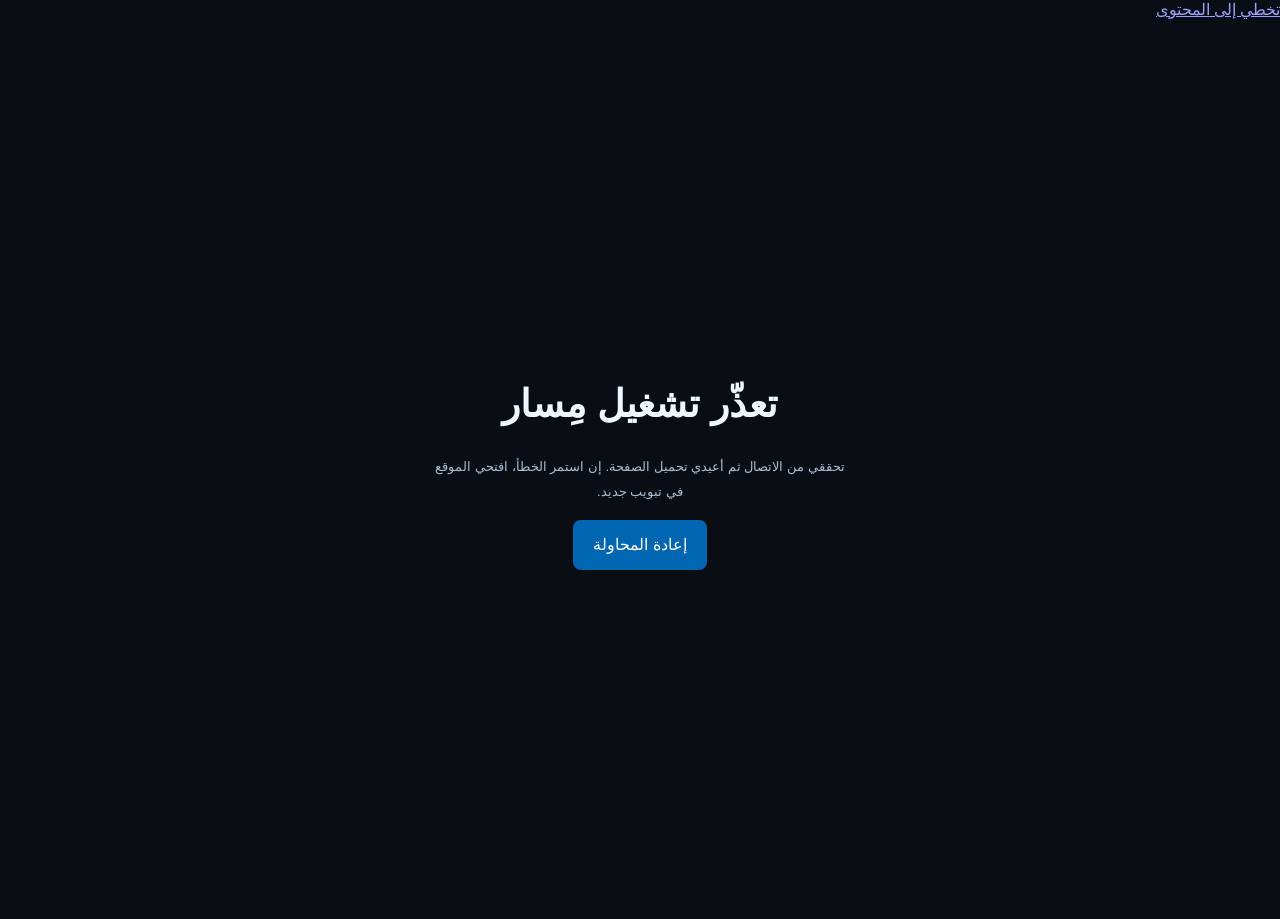
==== index-shell.html @ 34716d37 "Build tiny public loading shell and preserve standalone offline copy" ====
<!doctype html>
<html lang="ar" dir="rtl">
<head>
<meta charset="utf-8">
<meta name="viewport" content="width=device-width,initial-scale=1">
<meta name="theme-color" content="#090e15">
<meta name="description" content="مِسار: منصة عربية شخصية لتعلم أساسيات القيادة في السعودية بخطة 16 أسبوعًا ودروس واختبارات تفاعلية.">
<meta name="color-scheme" content="dark light">
<title>مِسار — تعلّم القيادة من الصفر</title>
<link rel="icon" type="image/svg+xml" href="./icon.svg">
<link rel="manifest" href="./manifest.webmanifest">
<style>
:root{color-scheme:dark;--load-bg:#090e15;--load-text:#f1f7ff;--load-muted:#aabdd0}
:root[data-theme=light]{color-scheme:light;--load-bg:#f4f7fa;--load-text:#172637;--load-muted:#52687d}
html,body{margin:0;min-height:100%;background:var(--load-bg);color:var(--load-text)}
.loading-screen{min-height:100dvh;display:flex;flex-direction:column;align-items:center;justify-content:center;gap:15px;padding:28px;box-sizing:border-box;text-align:center;font:16px/1.9 Tahoma,Arial,sans-serif}
.loading-screen h1{font-size:clamp(28px,7vw,38px);margin:0;font-weight:800}
.loading-screen p{font-size:13px;margin:0;color:var(--load-muted);max-width:420px}
.loading-track{width:min(210px,80vw);height:4px;border-radius:8px;background:rgba(122,166,204,.2);overflow:hidden}
.loading-track:before{content:'';display:block;height:100%;width:35%;border-radius:8px;background:#3199eb;animation:loading-progress 1.2s ease-in-out infinite alternate}
@keyframes loading-progress{from{transform:translateX(175%)}to{transform:translateX(-175%)}}
@media(prefers-reduced-motion:reduce){.loading-track:before{animation:none;width:100%}}
</style>
<script>
try{var pref=JSON.parse(localStorage.getItem('masar-driving-v1')||'null');document.documentElement.dataset.theme=(pref&&pref.uiPrefs&&pref.uiPrefs.theme==='light')?'light':'dark'}
catch(_){document.documentElement.dataset.theme='dark'}
function masarStartupError(){var el=document.getElementById('app');if(el&&el.querySelector('.loading-screen'))el.innerHTML='<main class="loading-screen" role="alert"><h1>تعذّر تشغيل مِسار</h1><p>تحققي من الاتصال ثم أعيدي تحميل الصفحة. إن استمر الخطأ، افتحي الموقع في تبويب جديد.</p><button onclick="location.reload()" style="padding:10px 20px;border:0;border-radius:8px;background:#0066b1;color:white;font:inherit">إعادة المحاولة</button></main>'}
</script>
<link rel="stylesheet" href="./assets/site.css">
</head>
<body>
<a href="#main" class="skip">تخطي إلى المحتوى</a>
<div class="app" id="app"><main class="loading-screen" role="status" aria-live="polite"><h1>مِسار<span style="color:#3199eb">.</span></h1><p>نجهّز مساحة المذاكرة الخاصة بك…</p><div class="loading-track" aria-hidden="true"></div></main></div>
<div class="toast" id="toast" role="status" aria-live="polite"></div>
<script defer src="./assets/course-data.js" onerror="masarStartupError()"></script>
<script defer src="./assets/site.js" onerror="masarStartupError()"></script>
<script>if('serviceWorker' in navigator && (location.protocol==='https:'||['localhost','127.0.0.1'].includes(location.hostname))){window.addEventListener('load',()=>navigator.serviceWorker.register('./sw.js',{updateViaCache:'none'}).then(reg=>reg.update()).catch(e=>console.warn('Offline mode unavailable',e)));}</script>
</body>
</html>
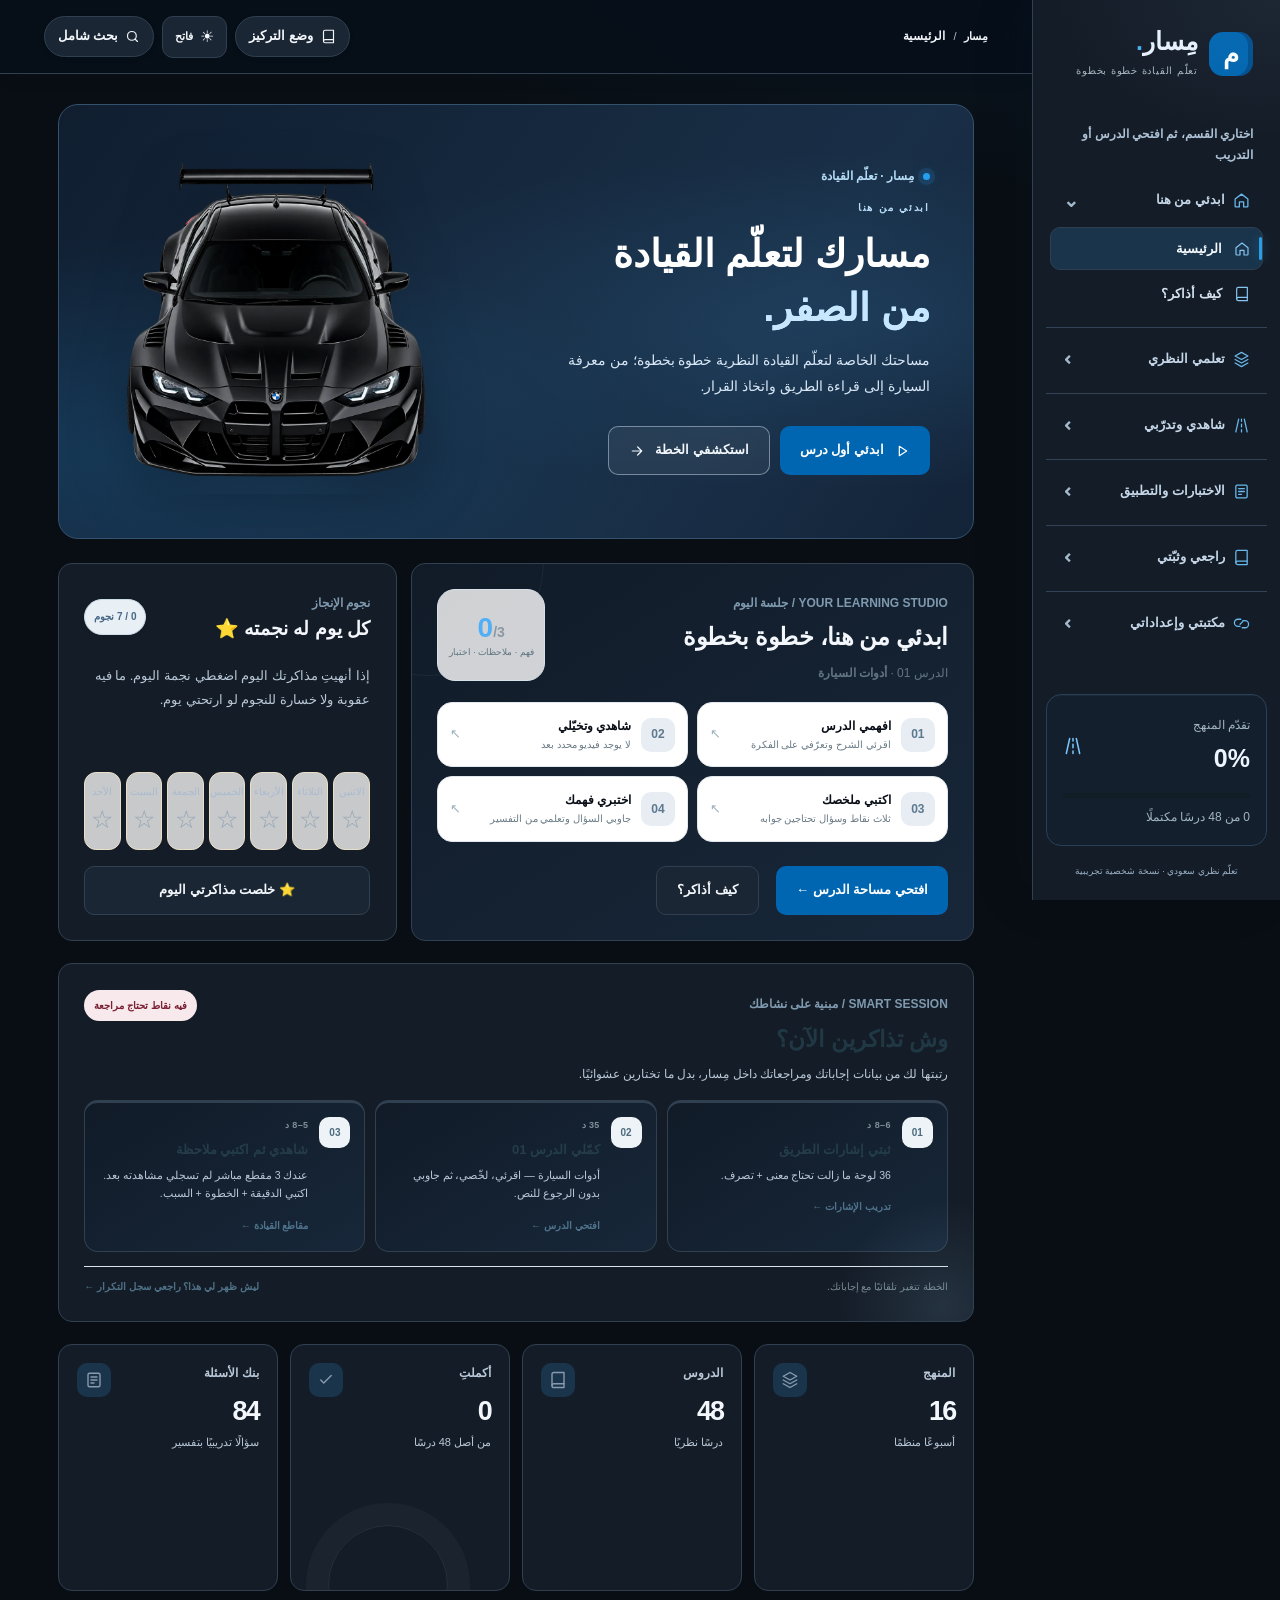
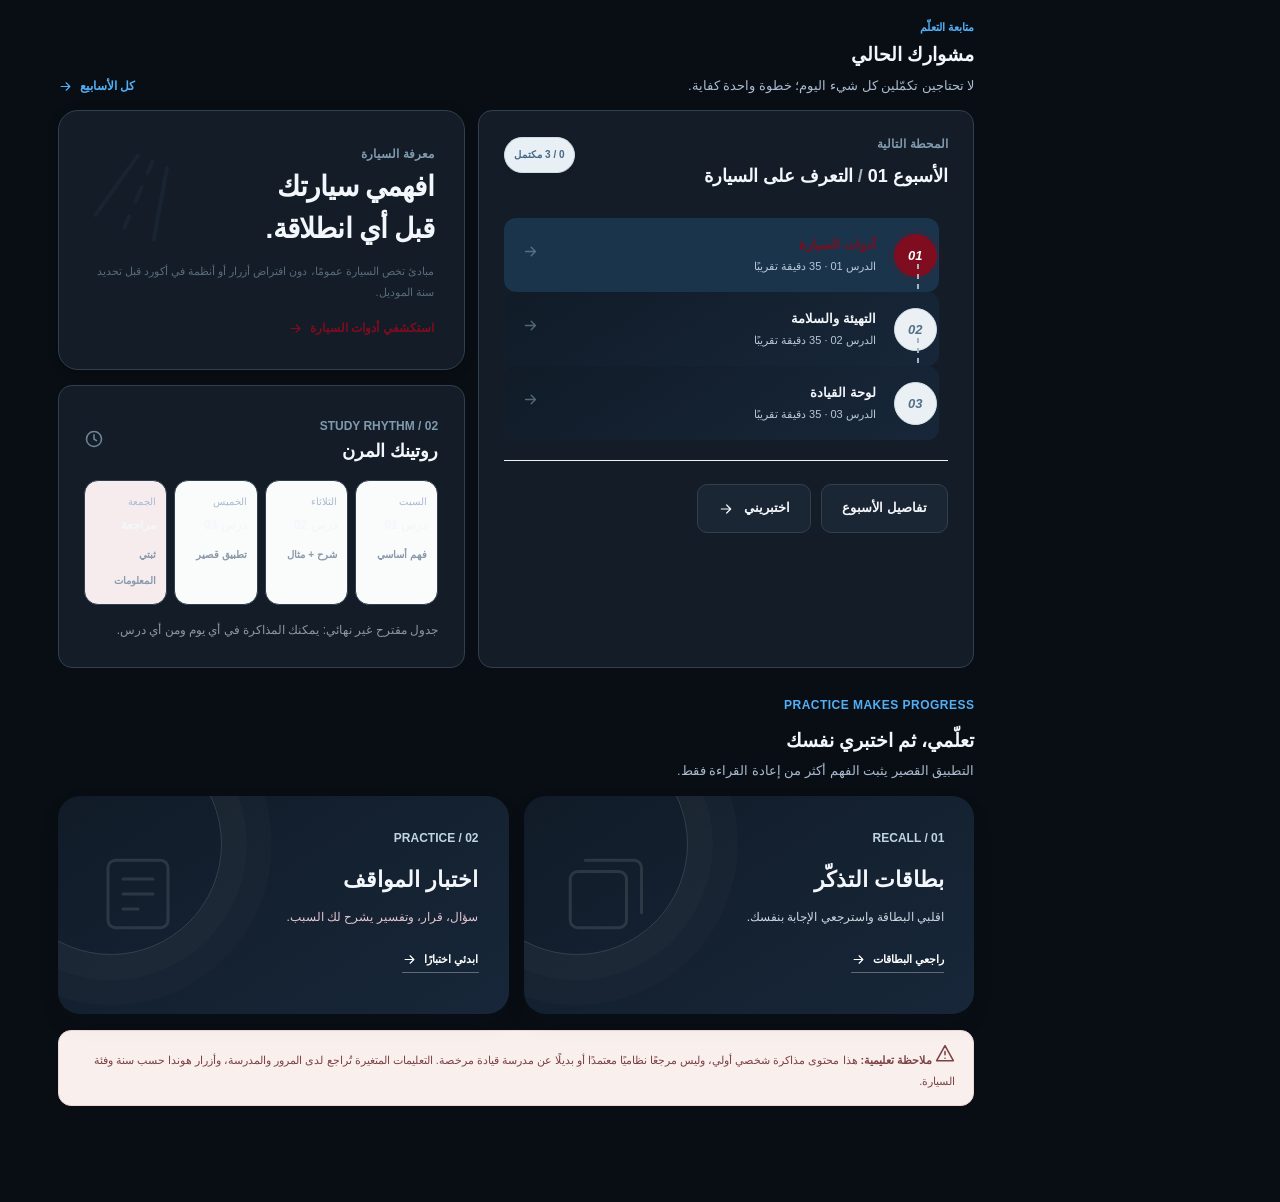
==== commit 099414dc: "Apply monochrome identity to index-shell.html" ====
--- a/index-shell.html
+++ b/index-shell.html
@@ -3,34 +3,34 @@
 <head>
 <meta charset="utf-8">
 <meta name="viewport" content="width=device-width,initial-scale=1">
-<meta name="theme-color" content="#090e15">
+<meta name="theme-color" content="#0d0d0d">
 <meta name="description" content="مِسار: منصة عربية شخصية لتعلم أساسيات القيادة في السعودية بخطة 16 أسبوعًا ودروس واختبارات تفاعلية.">
 <meta name="color-scheme" content="dark light">
 <title>مِسار — تعلّم القيادة من الصفر</title>
 <link rel="icon" type="image/svg+xml" href="./icon.svg">
 <link rel="manifest" href="./manifest.webmanifest">
 <style>
-:root{color-scheme:dark;--load-bg:#090e15;--load-text:#f1f7ff;--load-muted:#aabdd0}
-:root[data-theme=light]{color-scheme:light;--load-bg:#f4f7fa;--load-text:#172637;--load-muted:#52687d}
+:root{color-scheme:dark;--load-bg:#0d0d0d;--load-text:#f5f5f5;--load-muted:#bcbcbc}
+:root[data-theme=light]{color-scheme:light;--load-bg:#f7f7f7;--load-text:#171717;--load-muted:#595959}
 html,body{margin:0;min-height:100%;background:var(--load-bg);color:var(--load-text)}
 .loading-screen{min-height:100dvh;display:flex;flex-direction:column;align-items:center;justify-content:center;gap:15px;padding:28px;box-sizing:border-box;text-align:center;font:16px/1.9 Tahoma,Arial,sans-serif}
 .loading-screen h1{font-size:clamp(28px,7vw,38px);margin:0;font-weight:800}
 .loading-screen p{font-size:13px;margin:0;color:var(--load-muted);max-width:420px}
 .loading-track{width:min(210px,80vw);height:4px;border-radius:8px;background:rgba(122,166,204,.2);overflow:hidden}
-.loading-track:before{content:'';display:block;height:100%;width:35%;border-radius:8px;background:#3199eb;animation:loading-progress 1.2s ease-in-out infinite alternate}
+.loading-track:before{content:'';display:block;height:100%;width:35%;border-radius:8px;background:#ededed;animation:loading-progress 1.2s ease-in-out infinite alternate}
 @keyframes loading-progress{from{transform:translateX(175%)}to{transform:translateX(-175%)}}
 @media(prefers-reduced-motion:reduce){.loading-track:before{animation:none;width:100%}}
 </style>
 <script>
 try{var pref=JSON.parse(localStorage.getItem('masar-driving-v1')||'null');document.documentElement.dataset.theme=(pref&&pref.uiPrefs&&pref.uiPrefs.theme==='light')?'light':'dark'}
 catch(_){document.documentElement.dataset.theme='dark'}
-function masarStartupError(){var el=document.getElementById('app');if(el&&el.querySelector('.loading-screen'))el.innerHTML='<main class="loading-screen" role="alert"><h1>تعذّر تشغيل مِسار</h1><p>تحققي من الاتصال ثم أعيدي تحميل الصفحة. إن استمر الخطأ، افتحي الموقع في تبويب جديد.</p><button onclick="location.reload()" style="padding:10px 20px;border:0;border-radius:8px;background:#0066b1;color:white;font:inherit">إعادة المحاولة</button></main>'}
+function masarStartupError(){var el=document.getElementById('app');if(el&&el.querySelector('.loading-screen'))el.innerHTML='<main class="loading-screen" role="alert"><h1>تعذّر تشغيل مِسار</h1><p>تحققي من الاتصال ثم أعيدي تحميل الصفحة. إن استمر الخطأ، افتحي الموقع في تبويب جديد.</p><button onclick="location.reload()" style="padding:10px 20px;border:0;border-radius:8px;background:var(--load-text);color:var(--load-bg);font:inherit">إعادة المحاولة</button></main>'}
 </script>
 <link rel="stylesheet" href="./assets/site.css">
 </head>
 <body>
 <a href="#main" class="skip">تخطي إلى المحتوى</a>
-<div class="app" id="app"><main class="loading-screen" role="status" aria-live="polite"><h1>مِسار<span style="color:#3199eb">.</span></h1><p>نجهّز مساحة المذاكرة الخاصة بك…</p><div class="loading-track" aria-hidden="true"></div></main></div>
+<div class="app" id="app"><main class="loading-screen" role="status" aria-live="polite"><h1>مِسار<span style="color:#ededed">.</span></h1><p>نجهّز مساحة المذاكرة الخاصة بك…</p><div class="loading-track" aria-hidden="true"></div></main></div>
 <div class="toast" id="toast" role="status" aria-live="polite"></div>
 <script defer src="./assets/course-data.js" onerror="masarStartupError()"></script>
 <script defer src="./assets/site.js" onerror="masarStartupError()"></script>
--- a/assets/site.css
+++ b/assets/site.css
@@ -0,0 +1,2111 @@
+:root{--navy:#202D36;--steel:#5C7896;--sky:#7598B9;--wine:#3C0007;--crimson:#800C1F;--fog:#929CAA;--paper:#F5F6F6;--white:#FFFFFF;--ink:#202D36;--muted:#63717D;--border:#DFE4E7;--pale:#E9EDF1;--blush:#F5E9EB;--success:#2B6955;--r:19px;--shadow:0 18px 45px rgba(32,45,54,.07)}
+*{box-sizing:border-box}html{scroll-behavior:smooth}body{margin:0;background:var(--paper);color:var(--ink);font-family:'IBM Plex Sans Arabic','Noto Sans Arabic',Tahoma,'Segoe UI',sans-serif;font-size:14px;line-height:1.85;direction:rtl}button,input,textarea,select{font:inherit}button{cursor:pointer}a{color:inherit}button:focus-visible,a:focus-visible,input:focus-visible,textarea:focus-visible{outline:3px solid var(--sky);outline-offset:3px}::selection{background:#c7d8e5;color:var(--navy)}.skip{position:absolute;top:-100px;right:12px;z-index:999;background:white;padding:8px 20px}.skip:focus{top:10px}.app{min-height:100vh}.sidebar{width:276px;background:var(--navy);color:#e8eef1;position:fixed;right:0;top:0;bottom:0;display:flex;flex-direction:column;padding:29px 20px 23px;z-index:40;overflow:auto}.logo{display:flex;gap:11px;align-items:center;text-decoration:none;padding:0 11px;margin-bottom:47px}.logo-icon{display:grid;place-items:center;width:42px;height:42px;background:var(--crimson);border-radius:13px;font-weight:900;color:white;font-size:26px;line-height:1;box-shadow:inset -6px 0 #65091b}.logo strong{display:block;font-size:24px;line-height:1.2;letter-spacing:-1px}.logo small{font-size:10px;color:#a6b6c2;letter-spacing:2px}.side-label{color:#869ba9;font-size:10px;letter-spacing:2px;font-weight:800;margin:4px 18px 12px}.nav{display:flex;flex-direction:column;gap:5px}.nav a{border-radius:12px;padding:12px 14px;text-decoration:none;display:flex;align-items:center;gap:12px;color:#bac8d0;font-weight:600;font-size:13px;position:relative;transition:background .2s,color .2s}.nav a:hover,.nav a.active{color:white;background:#354651}.nav a.active:before{content:'';position:absolute;right:0;top:9px;bottom:9px;background:#c24155;width:3px;border-radius:3px}.nav svg{height:18px;width:18px;stroke-width:1.8}.nav .tag{margin-right:auto;opacity:.65;font-size:11px;font-family:Arial}.sidebar-bottom{margin-top:auto;padding-top:40px}.mini-progress{border:1px solid #455761;border-radius:16px;padding:19px;background:#283944}.mini-progress-top{display:flex;justify-content:space-between;align-items:center}.mini-progress strong{font-size:25px}.mini-progress small{font-size:11px;color:#a2b5c3}.line{height:6px;border-radius:99px;background:#52626c;overflow:hidden;margin:12px 0 5px}.line>i{display:block;height:100%;background:var(--sky);width:0%;border-radius:inherit}.foot-note{font-size:10px;color:#8798a1;margin-top:18px;text-align:center}.app-main{margin-right:276px;min-height:100vh}.topbar{height:87px;display:flex;align-items:center;justify-content:space-between;padding:0 clamp(24px,4.5vw,72px);gap:16px;border-bottom:1px solid var(--border);background:rgba(255,255,255,.75);position:sticky;top:0;backdrop-filter:blur(14px);z-index:20}.crumb{font-size:12px;color:var(--muted)}.crumb strong{color:var(--navy);font-weight:800}.top-actions{display:flex;align-items:center;gap:10px}.chip{border:1px solid var(--border);background:white;border-radius:100px;padding:8px 13px;font-size:12px;color:var(--navy);display:inline-flex;gap:8px;align-items:center;font-weight:700}.chip svg{width:15px;height:15px}.chip.tiny{padding:4px 9px;font-size:10px}.chip.blue{background:#E8EFF5;color:#476787;border-color:#cddde8}.chip.red{background:var(--blush);color:var(--crimson);border-color:#efd5dc}.chip.dark{background:var(--navy);color:white;border-color:var(--navy)}.chip.success{background:#e8f2ed;color:var(--success);border-color:#ccdfd5}.menu-btn{display:none}.page{padding:32px clamp(23px,4.5vw,72px) 80px;max-width:1600px;margin:auto}.eyebrow{font-size:11px;color:var(--crimson);font-weight:800;letter-spacing:2.3px;margin-bottom:12px}.page-title{font-size:clamp(29px,3vw,42px);line-height:1.4;letter-spacing:-1.3px;margin:0 0 12px}.sub{color:var(--muted);max-width:740px;margin:0 0 25px;font-size:13px}.hero{background:var(--navy);min-height:318px;color:white;border-radius:23px;position:relative;overflow:hidden;padding:42px 45px;margin-bottom:24px;display:flex;align-items:center;box-shadow:var(--shadow)}.hero:before{content:'';position:absolute;width:440px;height:440px;border:1px solid #ffffff14;border-radius:50%;top:-265px;left:16%}.hero:after{content:'';position:absolute;width:240px;height:240px;border:1px solid #ffffff0e;border-radius:50%;bottom:-195px;left:22%}.hero-copy{position:relative;z-index:2;max-width:520px}.hero .eyebrow{color:#d0aab2;font-size:10px;margin-bottom:10px}.hero h1{font-size:clamp(32px,3.9vw,56px);line-height:1.33;letter-spacing:-1.8px;margin:0 0 14px;font-weight:850}.hero h1 span{color:#a5bbd0}.hero p{max-width:440px;color:#c0cbd2;line-height:1.9;margin:0 0 22px;font-size:13px}.btn{border:0;border-radius:12px;padding:12px 19px;font-weight:800;font-size:12px;display:inline-flex;gap:10px;align-items:center;justify-content:center;text-decoration:none;white-space:nowrap;transition:transform .2s,background .2s}.btn:hover{transform:translateY(-1px)}.btn-primary{background:linear-gradient(115deg,var(--crimson),var(--wine));color:#fff}.btn-primary:hover{background:#a31933}.btn-light{background:#fff;color:var(--navy)}.btn-outline{background:transparent;color:var(--navy);border:1px solid #cad2d6}.btn-muted{background:var(--pale);color:var(--navy)}.btn svg{width:16px;height:16px}.btn:disabled{opacity:.48;cursor:not-allowed}.hero-actions{display:flex;flex-wrap:wrap;gap:10px}.hero .btn-outline{border:1px solid #62747d;color:white}.hero-art{position:absolute;left:0;top:0;bottom:0;width:46%;overflow:hidden}.hero-road{position:absolute;width:145px;background:linear-gradient(90deg,#354651,#2c3c47);transform:rotate(38deg);top:-72px;bottom:-95px;left:36%;border-inline:3px solid #566873}.hero-road:after{content:'';position:absolute;inset:0 auto 0 49%;width:3px;background:repeating-linear-gradient(to bottom,#c5d4df 0 22px,transparent 22px 45px);opacity:.8}.hero-car{position:absolute;z-index:2;left:43%;top:39%;transform:rotate(38deg);width:85px;height:163px;filter:drop-shadow(0 16px 9px #0006)}.hero-no{position:absolute;left:30px;bottom:22px;font-size:106px;font-weight:900;color:#ffffff0a;line-height:1}.stats{display:grid;grid-template-columns:repeat(4,minmax(0,1fr));gap:13px;margin-bottom:30px}.stat{background:#fff;border:1px solid var(--border);border-radius:17px;padding:21px 22px;box-shadow:0 2px 12px #202d3605}.stat small{display:block;color:var(--muted);font-size:11px;margin-bottom:12px;font-weight:700}.stat .val{font-weight:850;font-size:26px;line-height:1.1;letter-spacing:-1px}.stat .add{font-size:11px;color:var(--muted);margin-top:8px}.stat svg{color:var(--steel);width:18px;height:18px;margin-bottom:8px}.section-head{display:flex;align-items:flex-end;justify-content:space-between;gap:15px;margin:33px 0 17px}.section-head h2{font-size:19px;line-height:1.4;margin:0;font-weight:850}.section-head p{color:var(--muted);font-size:11px;margin:5px 0 0}.section-head a{font-size:12px;color:var(--crimson);font-weight:800;text-decoration:none}.dashboard-grid{display:grid;grid-template-columns:1.45fr 1fr;gap:16px}.card{background:white;border:1px solid var(--border);border-radius:18px;padding:25px;box-shadow:0 2px 10px #202d3605}.card-top{display:flex;align-items:center;justify-content:space-between;gap:12px;margin-bottom:15px}.card h3{font-size:17px;line-height:1.5;margin:0}.lesson-row{display:flex;align-items:center;gap:13px;padding:13px 0;border-bottom:1px solid #edf0f2;text-decoration:none;cursor:pointer}.lesson-row:last-child{border-bottom:0}.lesson-no{flex:0 0 42px;height:42px;display:grid;place-items:center;background:var(--pale);color:var(--steel);border-radius:13px;font-size:14px;font-weight:850}.lesson-row.done .lesson-no{color:var(--success);background:#e3f2eb}.lesson-info{flex:1;min-width:0}.lesson-info b{display:block;font-size:13px}.lesson-info small{display:block;font-size:11px;color:var(--muted);margin-top:1px}.lesson-arrow{color:#9badb9}.callout{background:linear-gradient(135deg,#edf1f4,#e9eef3);border:1px solid #d5dfe7;border-radius:17px;padding:22px;position:relative;overflow:hidden}.callout h3{margin:0 0 7px;font-size:17px}.callout p{font-size:12px;color:#596b79;max-width:280px}.callout a{color:var(--crimson);font-weight:850;font-size:12px;text-decoration:none}.schedule{display:grid;grid-template-columns:repeat(4,minmax(0,1fr));gap:11px;margin:15px 0}.day{border-radius:13px;border:1px solid var(--border);background:white;padding:15px 13px}.day.is-review{background:#f6ecee;border-color:#e8d4d9}.day small{display:block;color:var(--muted);font-size:10px}.day b{display:block;margin:4px 0;font-size:13px}.day strong{font-size:11px;color:var(--steel)}.warning{background:#f9f0ee;color:#7c4144;border:1px solid #eed8d5;padding:13px 18px;border-radius:13px;font-size:11px;margin:16px 0;line-height:1.9}.catalog-toolbar{display:flex;justify-content:space-between;gap:12px;align-items:center;margin:24px 0}.search{display:flex;align-items:center;gap:10px;background:white;border:1px solid var(--border);border-radius:12px;padding:0 15px;max-width:380px;width:100%;height:46px}.search svg{width:18px;height:18px;color:var(--fog);flex-shrink:0}.search input{border:0;outline:0;background:transparent;min-width:0;flex:1;font-size:12px;color:var(--navy)}.week-grid{display:grid;grid-template-columns:repeat(2,minmax(0,1fr));gap:14px}.week-card{padding:23px;background:white;border:1px solid var(--border);border-radius:17px;min-width:0;transition:border-color .18s,box-shadow .18s}.week-card:hover{border-color:#9fb5c9;box-shadow:var(--shadow)}.week-card-head{display:flex;align-items:center;justify-content:space-between;margin-bottom:12px}.week-number{font-size:11px;letter-spacing:1px;font-weight:800;color:var(--crimson)}.week-card h3{margin:0 0 7px;font-size:17px}.week-card p{font-size:11px;color:var(--muted);margin:0 0 15px}.microbar{height:5px;background:#edf1f3;border-radius:10px;overflow:hidden;margin:13px 0}.microbar span{display:block;height:100%;background:var(--steel);border-radius:10px}.week-list{margin:6px 0 13px;display:grid;gap:7px}.week-list a{display:flex;align-items:center;gap:8px;font-size:12px;text-decoration:none;color:#42535e}.week-list a:hover{color:var(--crimson)}.dot{height:7px;width:7px;border-radius:50%;background:#b7c3cb;display:inline-block;flex-shrink:0}.dot.done{background:var(--success)}.week-card footer{border-top:1px solid #edf0f2;padding-top:14px;display:flex;justify-content:space-between;align-items:center}.inline-link{text-decoration:none;color:var(--crimson);font-weight:800;font-size:12px}.week-hero{background:linear-gradient(115deg,var(--navy),#304b5d);color:white;padding:27px 31px;border-radius:19px;display:flex;gap:20px;align-items:center;justify-content:space-between;margin-bottom:22px}.week-hero h1{margin:0;font-size:26px}.week-hero p{color:#cbd5da;font-size:12px;max-width:600px}.crumbs{display:flex;gap:8px;align-items:center;color:var(--muted);font-size:11px;margin:0 0 15px}.crumbs a{text-decoration:none;color:var(--steel)}.lesson-layout{display:grid;grid-template-columns:minmax(0,1fr) 265px;gap:19px;align-items:start}.lesson-main{min-width:0}.lesson-aside{position:sticky;top:112px;display:grid;gap:13px}.lesson-hero{border-radius:20px;padding:31px 33px;background:linear-gradient(125deg,#e7edf2,#f6f8f9);border:1px solid #d6e1e8;position:relative;overflow:hidden}.lesson-hero:before{content:'';position:absolute;border:22px solid #dce6ed80;width:220px;height:220px;border-radius:50%;left:-90px;top:-124px}.lesson-hero h1{font-size:clamp(25px,3vw,37px);margin:8px 0 10px;max-width:620px;line-height:1.45}.lesson-hero p{color:#4e6576;font-size:13px;margin:0;max-width:610px}.lesson-body{background:white;padding:28px 32px;margin-top:15px;border-radius:18px;border:1px solid var(--border)}.lesson-body h2{font-size:18px;margin:0 0 12px}.lesson-body p{color:#4f606b;font-size:13px;line-height:2.3;margin:0 0 17px}.point{display:flex;gap:12px;padding:12px 0;border-bottom:1px solid #f0f2f3;font-size:13px;align-items:flex-start;color:#415360}.point:last-child{border:0}.point i{display:grid;place-items:center;background:#e8eff3;color:#597995;font-size:11px;width:23px;height:23px;border-radius:8px;flex-shrink:0;font-style:normal;font-weight:900}.scenario{border-radius:16px;background:var(--navy);padding:24px;color:white;margin:15px 0;position:relative;overflow:hidden}.scenario h2{font-size:17px;margin:0 0 9px}.scenario p{font-size:13px;color:#d8e0e6;max-width:670px;line-height:2;margin:0}.scenario .tag-s{font-size:10px;color:#c7a1af;letter-spacing:1px;font-weight:800;margin-bottom:8px}.qbox{padding:26px;background:#fff;border:1px solid #d6dfe3;border-radius:18px;margin-top:15px}.qbox h2{font-size:17px;margin:0 0 7px}.qbox p{font-size:13px;margin:0 0 15px;font-weight:750}.options{display:grid;gap:8px}.option{border:1px solid var(--border);border-radius:10px;padding:12px 15px;display:flex;gap:11px;align-items:center;text-align:right;background:white;color:var(--navy);font-weight:500;font-size:12px}.option:hover:not(:disabled){background:#f3f6f8;border-color:#a6b9c8}.option .bullet{width:21px;height:21px;border:1px solid #bfccd5;border-radius:50%;display:grid;place-items:center;font-size:11px;flex-shrink:0;color:#607a8f}.option.correct{border-color:#83baa0;background:#edf7f1}.option.wrong{border-color:#df9da8;background:#fbf0f1}.option:disabled{cursor:default}.feedback{padding:13px 15px;margin-top:12px;border-radius:10px;background:#edf4ef;color:#2a6953;font-size:12px}.feedback.wrong{background:#f9eced;color:#8a2030}.lesson-footer{display:flex;gap:11px;justify-content:space-between;align-items:center;flex-wrap:wrap;margin-top:18px}.note-box textarea{width:100%;min-height:118px;resize:vertical;border:1px solid #cfd9e0;background:white;padding:12px;border-radius:11px;font-size:12px;outline:0}.aside-card{background:white;border-radius:16px;padding:19px;border:1px solid var(--border)}.aside-card h3{font-size:13px;margin:0 0 12px}.aside-card p{font-size:11px;color:var(--muted);margin:0 0 12px}.aside-card .btn{width:100%;margin-top:9px}.source-link{display:block;font-size:11px;color:#446581;text-decoration:none;margin-bottom:8px;line-height:1.6;overflow-wrap:anywhere}.source-link:hover{text-decoration:underline}.toc-item{display:flex;gap:8px;align-items:center;color:#667986;font-size:12px;text-decoration:none;margin-bottom:10px}.toc-item:before{content:'';width:6px;height:6px;border-radius:50%;background:#9eafbb}.flexline{display:flex;justify-content:space-between;align-items:center;gap:15px}.quiz-layout{display:grid;grid-template-columns:minmax(0,1fr) 270px;gap:20px;align-items:start}.quiz-controls{display:flex;flex-wrap:wrap;gap:9px;margin:15px 0 21px}.select{border-radius:11px;border:1px solid var(--border);padding:9px 13px;background:white;min-width:160px;font-size:12px;color:var(--navy)}.test-card{padding:31px;background:white;border:1px solid var(--border);border-radius:20px}.test-index{font-size:12px;color:var(--steel);font-weight:800}.test-card h2{font-size:21px;line-height:1.7;margin:14px 0 23px}.test-results{padding:30px;text-align:center;background:white;border:1px solid var(--border);border-radius:20px}.test-results .score{font-size:65px;font-weight:850;line-height:1.3;letter-spacing:-4px;color:var(--crimson)}.test-results p{color:var(--muted)}.flashcards{display:grid;grid-template-columns:repeat(3,minmax(0,1fr));gap:13px}.flashcard{min-height:165px;padding:23px;border:1px solid #cbd8e1;border-radius:18px;display:flex;flex-direction:column;align-items:center;justify-content:center;text-align:center;background:#eaf0f4;transition:transform .18s,background .18s;position:relative}.flashcard:hover{transform:translateY(-2px)}.flashcard.flipped{background:var(--navy);color:white}.flashcard .fc-title{font-weight:850;font-size:16px;line-height:1.6}.flashcard .fc-hint{font-size:10px;color:var(--steel);margin-top:12px}.flashcard.flipped .fc-hint{color:#b0c2ce}.ref-card{background:white;border:1px solid var(--border);padding:19px;border-radius:15px;margin-bottom:10px}.ref-card h3{margin:0 0 7px;font-size:15px}.ref-card p{margin:0 0 10px;color:var(--muted);font-size:11px}.ref-card a{color:var(--crimson);font-size:11px;overflow-wrap:anywhere}.empty{text-align:center;padding:45px 20px;border:1px dashed #bdcad3;border-radius:15px;color:#657684}.empty h3{margin:0 0 8px}.note-preview{font-size:11px;color:#8a98a1;max-width:500px}.mobile-backdrop{display:none}.toast{position:fixed;bottom:23px;left:23px;background:var(--navy);color:white;padding:12px 18px;border-radius:12px;box-shadow:var(--shadow);z-index:70;font-size:12px;opacity:0;transform:translateY(16px);transition:.25s;pointer-events:none}.toast.visible{opacity:1;transform:none}.floating-timer{position:fixed;bottom:24px;left:24px;z-index:30;background:white;box-shadow:0 8px 35px #2539451c;border-radius:100px;display:flex;gap:9px;align-items:center;padding:7px 13px;border:1px solid #e0e5e9}.floating-timer b{font-family:Arial;font-size:12px;direction:ltr;font-variant-numeric:tabular-nums;min-width:40px}.floating-timer button{border:0;background:var(--pale);display:grid;place-items:center;height:28px;width:28px;border-radius:50%}.floating-timer svg{width:13px;height:13px}.mobile-only{display:none}.spacer{flex:1}.settings-card{max-width:780px;margin-bottom:16px}.settings-card h3{margin-top:0}.settings-card p{font-size:12px;color:var(--muted)}.settings-actions{display:flex;flex-wrap:wrap;gap:10px}.sources-disclaimer{max-width:800px}.rounded-num{border:1px solid #d1dae1;border-radius:10px;color:#57738d;background:#eaf0f4;padding:5px 12px;font-size:12px;font-weight:800}.skeleton{color:#73818a;font-size:12px}
+@media(max-width:1180px){.sidebar{width:245px}.app-main{margin-right:245px}.dashboard-grid{grid-template-columns:1fr}.hero-art{width:45%;opacity:.82}.lesson-layout{grid-template-columns:minmax(0,1fr) 230px}.page{padding-inline:30px}.topbar{padding-inline:30px}}
+@media(max-width:900px){.sidebar{right:-290px;transition:right .25s}.sidebar.open{right:0}.app-main{margin-right:0}.mobile-backdrop.open{display:block;position:fixed;inset:0;background:#1d2e38a8;z-index:35}.menu-btn{display:inline-flex}.topbar{height:70px}.lesson-layout,.quiz-layout{grid-template-columns:1fr}.lesson-aside{position:static;grid-template-columns:repeat(2,1fr)}.hero-art{opacity:.38;width:65%}.hero-copy{max-width:90%}.page{padding:25px 24px 70px}}
+@media(max-width:610px){.topbar{padding:0 16px}.topbar .crumb{max-width:190px;text-overflow:ellipsis;white-space:nowrap;overflow:hidden}.topbar .chip{display:none}.page{padding:23px 14px 90px}.hero{padding:29px 23px;min-height:310px;border-radius:18px}.hero h1{font-size:36px}.hero-art{width:100%;opacity:.16}.stats{grid-template-columns:repeat(2,1fr);gap:9px}.stat{padding:17px}.stat .val{font-size:22px}.week-grid,.flashcards{grid-template-columns:1fr}.schedule{grid-template-columns:repeat(2,1fr)}.dashboard-grid{grid-template-columns:1fr}.card,.lesson-body,.qbox{padding:21px 18px}.lesson-hero{padding:24px 19px}.lesson-aside{grid-template-columns:1fr}.week-hero{padding:23px;display:block}.catalog-toolbar{display:block}.catalog-toolbar .search{max-width:100%;margin-bottom:10px}.section-head h2{font-size:17px}.floating-timer{bottom:13px;left:13px}.btn{padding:11px 12px}.quiz-layout{gap:12px}}
+@media(prefers-reduced-motion:reduce){*,*:before,*:after{scroll-behavior:auto!important;animation:none!important;transition:none!important}}
+
+button.toc-item{width:100%;background:transparent;border:0;text-align:right;padding:0;cursor:pointer}button.toc-item:hover{color:var(--crimson)}.lesson-body, .qbox, .scenario{scroll-margin-top:110px}
+
+
+/* MASAR v1.1 — motion-inspired premium driving study UI.
+   Design references: Magic UI (Bento Grid/Progress), React Bits (count-up),
+   Aceternity (card hover), shadcn/ui (filters), Motion (reduced motion). */
+:root{--paper:#f1f2f2;--navy:#202D36;--sky:#7598B9;--steel:#5C7896;--crimson:#800C1F;--border:#dfe3e6;--shadow:0 14px 45px rgba(18,39,55,.065)}
+body{background:var(--paper);font-family:'IBM Plex Sans Arabic','Noto Sans Arabic',Tahoma,'Segoe UI',sans-serif}
+.sidebar{background:linear-gradient(177deg,#1d2a33 0%,#202d36 65%,#18242b 100%);border-left:1px solid rgba(255,255,255,.07)}
+.sidebar:before{content:'';position:absolute;inset:0 0 auto;height:150px;background:radial-gradient(ellipse at right top,rgba(117,152,185,.09),transparent 65%);pointer-events:none}
+.logo{margin-bottom:54px}.logo-icon{border-radius:14px;background:linear-gradient(145deg,#a1172c,#62000d);transform:rotate(-7deg);box-shadow:0 10px 25px rgba(0,0,0,.2)}
+.logo strong{letter-spacing:-1.9px}.nav a{border:1px solid transparent;transition:background .23s ease,color .23s ease,border-color .23s ease,transform .23s ease}
+.nav a:hover{transform:translateX(-3px);background:#30434d}.nav a.active{background:linear-gradient(110deg,#344853,#31424b);border-color:#4c616e;color:white;box-shadow:inset 0 1px 0 #ffffff12}
+.nav a.active:before{width:4px;top:12px;bottom:12px;background:#b4384e;box-shadow:0 0 14px #b4384e66}
+.mini-progress{background:linear-gradient(140deg,#30424b,#243640);border-color:#465c68;box-shadow:inset 0 1px 0 #ffffff08}
+.mini-progress .line{height:7px;background:#15232d}.mini-progress .line>i{background:linear-gradient(90deg,#7496b5,#c2d8e9)}
+.topbar{background:rgba(249,249,249,.87);box-shadow:0 1px 0 #fff9;backdrop-filter:blur(22px)}
+.page{max-width:1570px;padding-top:30px}.eyebrow{font-size:10px;letter-spacing:2.25px}.page-title{font-size:clamp(32px,3.4vw,47px)}
+.hero-premium{background:radial-gradient(ellipse at 85% 12%,#3b4b58 0%,transparent 43%),linear-gradient(112deg,#18232b,#202d36 65%,#283e4e);min-height:362px;border-radius:26px;box-shadow:0 19px 55px #202d3620;padding:44px 46px;isolation:isolate;display:flex}
+.hero-premium::before{border-color:#8fa2b71c;border-width:1px;width:490px;height:490px;left:32%;top:-295px}
+.hero-premium::after{border-color:#ffffff0e;width:330px;height:330px;left:4%;bottom:-238px}
+.hero-premium .hero-copy{max-width:560px;flex:1}
+.hero-glow{position:absolute;z-index:-1;inset:0;background:radial-gradient(circle at 32% 54%,rgba(117,152,185,.2),transparent 36%),radial-gradient(circle at 72% 74%,rgba(128,12,31,.09),transparent 38%)}
+.hero-premium .hero-topline{display:flex;justify-content:space-between;align-items:center;gap:16px;margin-bottom:22px;color:#bdcbd6}
+.hero-kicker{font:700 10px/1.4 'Segoe UI',Arial,sans-serif;letter-spacing:2.4px;display:inline-flex;align-items:center;gap:9px}
+.signal-dot{width:7px;height:7px;background:#c3455c;border-radius:50%;box-shadow:0 0 0 5px #c3455c18,0 0 14px #cf4358}
+.hero-edition{font:600 10px/1.4 Arial,sans-serif;letter-spacing:1.2px;opacity:.65}
+.hero-premium .eyebrow{color:#da9eaa;letter-spacing:1.7px}
+.hero-premium h1{font-size:clamp(39px,4.5vw,66px);letter-spacing:-2px;line-height:1.35;margin-bottom:14px;font-weight:900}
+.hero-premium h1 span{background:linear-gradient(96deg,#d4e4ef,#86a4bb);-webkit-background-clip:text;background-clip:text;color:transparent}
+.hero-premium p{max-width:440px;font-size:13px;color:#c0cbd2;margin-bottom:26px}
+.hero-premium .hero-art{left:0;width:47%;transform:translateX(-5%);opacity:.8;z-index:-1}
+.hero-premium .hero-road{left:24%;background:linear-gradient(90deg,#263843,#304856,#1d2d36);width:190px;border-inline:3px solid #7f929b50;box-shadow:0 0 0 16px #ffffff04,0 0 0 17px #ffffff08}
+.hero-premium .hero-car{left:32%;top:35%;transform:rotate(38deg) scale(.95);filter:drop-shadow(0 19px 14px #0009);animation:idle-car 5s ease-in-out infinite}
+.hero-premium .hero-no{font-size:150px;left:36px;bottom:15px;letter-spacing:-8px;color:#ffffff09}
+.hero-gauge{position:absolute;left:21px;top:22px;z-index:4;display:flex;flex-direction:column;align-items:center;gap:7px;filter:drop-shadow(0 6px 20px #0d182185)}
+.gauge-outline{--gauge:0;width:107px;height:107px;border-radius:50%;display:grid;place-items:center;background:conic-gradient(#a6c5d9 calc(var(--gauge)*1%),#ffffff1a 0);padding:8px;transform:scale(.93);border:1px solid #ffffff20}
+.gauge-inner{width:100%;height:100%;background:#24343e;border-radius:50%;display:flex;flex-direction:column;align-items:center;justify-content:center;color:white;border:1px solid #ffffff0e}
+.gauge-inner span{font-size:10px;color:#a5bdcb}.gauge-inner strong{font:800 29px/1.1 'Segoe UI',Arial,sans-serif;letter-spacing:-1px}.gauge-inner strong small{font-size:13px;color:#a6bccc}
+.gauge-note{font-size:10px;color:#afbec9;font-weight:650}.hero-serial{position:absolute;inset:auto 24px 17px auto;font:600 10px Arial,sans-serif;letter-spacing:3px;color:#ffffff35}
+.btn-primary{background:linear-gradient(105deg,#9e1830,#710717);box-shadow:0 7px 15px rgba(77,5,19,.22)}
+.btn-ghost{background:transparent;color:#e5edf3;border:1px solid #90a4b358;backdrop-filter:blur(6px)}.btn-ghost:hover{background:#ffffff10}
+.btn{border-radius:13px;padding:12px 20px;transition:transform .22s cubic-bezier(.2,.65,.25,1),background .2s,box-shadow .2s}
+.btn:hover{transform:translateY(-3px)}.btn:focus-visible{outline-offset:4px}
+.stats-bento{gap:12px;margin-bottom:35px}.stat{position:relative;overflow:hidden;min-height:135px;padding:20px 23px;display:flex;flex-direction:column;justify-content:space-between;border-radius:19px;box-shadow:0 6px 25px rgba(26,44,59,.04);isolation:isolate}
+.stat-top{display:flex;align-items:start;justify-content:space-between;gap:10px}.stat-label{font-size:12px;font-weight:750;color:#506574}.stat-icon{border-radius:12px;width:36px;height:36px;display:grid;place-items:center;background:#edf3f7;color:#577b98}.stat-icon svg{width:18px;height:18px;margin:0}
+.stat-content{position:relative;z-index:2}.stat .val{font:850 clamp(33px,3vw,45px)/1.1 'Segoe UI',Tahoma,sans-serif;letter-spacing:-1.8px}.stat-caption{font-size:11px;color:#798892;margin-top:6px}
+.stat-decoration{position:absolute;width:120px;height:120px;border:1px solid #202d3607;border-radius:50%;inset:auto auto -73px -43px;box-shadow:0 0 0 22px #202d3603}
+.stat-completed{background:linear-gradient(135deg,#3a4f5e,#202d36);border-color:#344b5a;color:white}.stat-completed .stat-label,.stat-completed .stat-caption{color:#b8ceda}.stat-completed .stat-icon{background:#ffffff18;color:#e3eaf0}.stat-completed .stat-decoration{border-color:#ffffff15;box-shadow:0 0 0 22px #ffffff08}
+.stat-questions{background:linear-gradient(130deg,#f9f2f4,#fff);border-color:#f0dce1}.stat-questions .stat-icon{background:#f2e1e6;color:#800c1f}
+.card-premium-interactive{--mx:50%;--my:50%;position:relative;isolation:isolate;transition:transform .25s ease,border-color .25s ease,box-shadow .25s ease}
+.card-premium-interactive:before{content:'';position:absolute;inset:0;border-radius:inherit;pointer-events:none;opacity:0;transition:opacity .25s;z-index:1;background:radial-gradient(270px circle at var(--mx) var(--my),rgba(117,152,185,.1),transparent 70%)}
+.card-premium-interactive:hover{transform:translateY(-3px);box-shadow:0 19px 42px #21374912}.card-premium-interactive:hover:before{opacity:1}.card-premium-interactive>*{position:relative;z-index:2}
+.home-section-head{margin-top:20px}.home-section-head .eyebrow{margin-bottom:5px}
+.section-head a{display:inline-flex;gap:7px;align-items:center;text-decoration:none}.section-head a svg{width:15px;height:15px}
+.bento-stage{grid-template-columns:1.22fr 1fr;gap:15px;align-items:stretch}.journey-panel{padding:29px 30px}.journey-panel .card-top{align-items:start;margin-bottom:28px}.journey-panel h3{font-size:18px}.bento-overline{color:#7f9aaf;font:700 10px/1.3 'Segoe UI',Arial,sans-serif;letter-spacing:1.8px;margin-bottom:11px}.muted-separator{color:#a5b3bb}
+.route-line{padding-right:9px}.route-stop{position:relative;display:flex;align-items:center;gap:18px;min-height:74px;text-decoration:none;padding:5px 2px 5px 18px}
+.route-stop:not(:last-child):before{content:'';position:absolute;right:20px;top:46px;height:calc(100% - 23px);width:2px;background:repeating-linear-gradient(to bottom,#a3b4c2 0 5px,transparent 5px 10px)}
+.route-indicator{display:grid;place-items:center;flex:0 0 43px;height:43px;border:1px solid #d7e2e9;background:#eaf0f4;color:#536f86;border-radius:50%;font:800 13px 'Segoe UI',Arial,sans-serif}
+.route-stop.current .route-indicator{background:#800c1f;color:white;border-color:#800c1f;box-shadow:0 0 0 6px #800c1f0f}.route-stop.complete .route-indicator{background:#e9f5f0;color:#2b6955;border-color:#c9e2d5}.route-indicator svg{width:18px;height:18px}
+.route-text{flex:1;min-width:0}.route-text b{font-size:13px;display:block}.route-text small{font-size:11px;color:#7e8c95;display:block}.route-go{opacity:.65;color:#7790a0;transition:transform .2s}.route-go svg{width:17px;height:17px}
+.route-stop:hover .route-go{transform:translateX(-5px);color:#800c1f}.route-stop.current .route-text b{color:#800c1f}
+.journey-footer{display:flex;gap:10px;flex-wrap:wrap;border-top:1px solid #eef0f2;margin-top:20px;padding-top:23px}
+.bento-side{display:grid;grid-template-rows:1fr auto;gap:15px}.callout{padding:29px 30px;background:linear-gradient(138deg,#e3ebf0,#eaf0f5 67%,#dbe6ed);border-color:#d1dde6;min-height:214px}
+.callout:before{background:radial-gradient(320px circle at var(--mx) var(--my),#7598b926,transparent 70%)}.callout h3{font-size:clamp(21px,2.3vw,28px);line-height:1.5;letter-spacing:-.8px;margin-bottom:8px}.callout p{font-size:11px;color:#576c7a;line-height:1.9;max-width:370px}
+.callout a{display:inline-flex;gap:7px;align-items:center;margin-top:4px;color:#800c1f}.callout a svg{width:15px;height:15px}
+.callout-illustration{position:absolute;left:25px;top:30px;width:110px;height:120px;opacity:.14;color:#345771;display:grid;place-items:center;pointer-events:none}.callout-illustration svg{width:95px;height:95px;transform:rotate(23deg);stroke-width:1}
+.schedule-card{padding:25px 26px}.schedule-card .card-top{margin-bottom:10px}.schedule-card .card-top svg{color:#6c869b}.schedule{gap:7px}.day{padding:12px 10px;background:#fafbfb;border-color:#e5e9ec}.day b{font-size:12px}.day strong{font-size:10px}
+.action-bento{display:grid;grid-template-columns:repeat(2,minmax(0,1fr));gap:15px}.action-tile{min-height:218px;padding:28px 30px;border-radius:20px;overflow:hidden;position:relative;text-decoration:none;color:white;transition:transform .23s ease,box-shadow .23s;box-shadow:0 10px 25px #1727350f}
+.action-tile:hover{transform:translateY(-4px);box-shadow:0 24px 39px #17273529}.action-tile-blue{background:linear-gradient(120deg,#526f87,#263c4b)}.action-tile-wine{background:linear-gradient(125deg,#610812,#3c0007)}.action-tile:after{content:'';position:absolute;border:1px solid #ffffff24;width:220px;height:220px;border-radius:50%;left:-58px;top:-63px;box-shadow:0 0 0 25px #ffffff05,0 0 0 50px #ffffff04;pointer-events:none}
+.action-tile .bento-overline{color:#c1d5e0}.action-tile h3{font-size:22px;margin:11px 0 7px;position:relative;z-index:1}.action-tile p{font-size:12px;color:#cad7df;position:relative;z-index:1;margin:0 0 17px}.action-tile-wine p{color:#e3c7d0}.action-link{display:inline-flex;align-items:center;gap:7px;font-weight:800;font-size:11px;border-bottom:1px solid #ffffff50;padding-bottom:3px}.action-link svg{width:15px;height:15px}.action-visual{position:absolute;left:35px;top:53px;width:90px;height:90px;color:#ffffff1c}.action-visual svg{width:90px;height:90px;stroke-width:.8}
+/* Lesson catalog, shadcn-inspired segment group + Aceternity-like card spotlight */
+.catalog-toolbar{align-items:stretch;gap:15px;margin-top:29px}.catalog-filter{display:flex;align-items:center;gap:4px;padding:4px;border:1px solid #e0e5e8;border-radius:13px;background:#e8ebed;flex-wrap:wrap}
+.filter-pill{border:0;background:transparent;border-radius:9px;padding:9px 15px;color:#526878;font-size:11px;font-weight:800;transition:background .2s,color .2s,box-shadow .2s}
+.filter-pill:hover{background:#ffffff9e}.filter-pill.selected{color:#202d36;background:white;box-shadow:0 2px 9px #243a4a16}
+.catalog-progress-caption{display:flex;justify-content:space-between;font-size:12px;font-weight:750;margin-top:15px;color:#637987}.catalog-progress-caption strong{color:#283b49}
+.catalog-track{margin:10px 0 25px;height:6px;background:#dbe3e8;border-radius:50px;overflow:hidden}.catalog-track i{display:block;height:100%;border-radius:50px;background:linear-gradient(90deg,#5c7896,#800c1f);transition:width .5s ease}
+.week-grid{gap:16px}.week-card{overflow:hidden;border-radius:19px;padding:25px;box-shadow:0 4px 19px rgba(32,45,54,.03)}.week-card:hover{border-color:#b0c5d4}
+.week-card:before{background:radial-gradient(300px circle at var(--mx) var(--my),rgba(117,152,185,.14),transparent 70%)}
+.week-card .week-index{display:inline-flex;align-items:center;justify-content:center;width:40px;height:40px;background:#edf2f5;border-radius:12px;font:900 21px/1 Arial,sans-serif;color:#5c7896;margin-left:11px;font-style:normal}
+.week-card .week-number{display:flex;align-items:center;color:#667b8a;font:700 11px 'Segoe UI',Arial,sans-serif;letter-spacing:1px}
+.week-card h3{font-size:19px;line-height:1.5;letter-spacing:-.4px}.week-card .microbar{height:5px}.week-card footer{align-items:center}.week-card footer svg{width:14px;height:14px;vertical-align:middle}
+.week-complete{border-color:#c6ded4;background:linear-gradient(160deg,#f0f8f4,#fff 55%)}.week-complete .week-index{color:#297254;background:#def2e7}
+.flashcard{border-radius:21px;background:linear-gradient(135deg,#e5edf2,#edf3f6);box-shadow:0 8px 24px #20364808;transition:transform .33s cubic-bezier(.17,.67,.32,1.1),box-shadow .25s,background .25s}.flashcard:hover{transform:translateY(-6px) rotate(-.4deg);box-shadow:0 16px 32px #20364818}.flashcard.flipped{background:linear-gradient(140deg,#263945,#202d36)}
+.card,.lesson-body,.qbox{box-shadow:0 6px 24px rgba(32,45,54,.03)}
+.test-card{border-radius:22px}.test-results{border-radius:22px}
+@keyframes idle-car{0%,100%{translate:0 0}50%{translate:0 -7px}}
+@media(max-width:1240px){.hero-gauge{display:none}.hero-premium .hero-copy{max-width:500px}.bento-stage{grid-template-columns:1fr}.bento-side{grid-template-columns:1fr 1fr;grid-template-rows:auto}.callout{min-height:100%}}
+@media(max-width:900px){.hero-premium .hero-art{opacity:.33;width:63%}.hero-premium .hero-copy{max-width:590px}.bento-side{grid-template-columns:1fr 1fr}.hero-edition{display:none}}
+@media(max-width:610px){.page{padding-top:20px}.hero-premium{min-height:356px;padding:27px 23px 30px;border-radius:20px}.hero-premium .hero-topline{margin-bottom:20px}.hero-premium h1{font-size:clamp(36px,9vw,44px)}.hero-premium p{font-size:12px;max-width:100%}.hero-premium .hero-art{opacity:.13;width:100%;transform:none}.hero-premium .hero-copy{position:relative;z-index:2}.hero-serial{font-size:8px;right:22px;bottom:11px}.hero-premium .hero-no{font-size:105px}.hero-premium .btn{font-size:11px}.stats-bento{gap:10px}.stat{padding:17px;min-height:130px}.stat .val{font-size:34px}.stat-label{font-size:11px}.stat-icon{width:31px;height:31px}.bento-side{grid-template-columns:1fr;grid-template-rows:auto}.journey-panel{padding:23px 20px}.journey-panel h3{font-size:16px}.route-stop{gap:10px}.callout{padding:22px 23px}.action-bento{grid-template-columns:1fr}.action-tile{min-height:180px;padding:23px 25px}.action-tile h3{font-size:21px}.catalog-toolbar{display:flex;flex-direction:column}.catalog-filter{justify-content:space-around}.filter-pill{padding:9px 12px}.page-title{font-size:33px}}
+@media(prefers-reduced-motion:reduce){.hero-premium .hero-car{animation:none}.card-premium-interactive,.stat,.btn,.flashcard,.action-tile{transition:none!important;transform:none!important}.card-premium-interactive:before{display:none}}
+
+@media(max-width:610px){.floating-timer{left:auto;right:12px;bottom:max(12px,env(safe-area-inset-bottom))}.toast{left:14px;right:14px;bottom:69px;text-align:center}}
+
+.resume-location{margin:12px 0 4px!important;padding:9px 13px;border-inline-start:3px solid #c27688;border-radius:4px;background:rgba(255,255,255,.1);font-size:.9rem!important;color:#ebd8df!important;max-width:480px}
+
+
+/* MASAR visual-learning panels: original SVG instructional diagrams. */
+.visual-card{margin:24px 0;padding:24px;border:1px solid #d2dde3;border-radius:22px;background:#f1f5f7;box-shadow:0 10px 40px rgba(32,45,54,.045)}
+.visual-card+.visual-card{margin-top:18px}
+.visual-header{margin-bottom:17px}
+.visual-header h2{margin:7px 0 4px;font-size:clamp(19px,2vw,26px);color:#202D36}
+.visual-header p{margin:0;color:#546b7a;font-size:13px}
+.visual-scene{border:1px solid #243e4c;border-radius:16px;overflow:hidden;background:#202D36;direction:ltr;line-height:1}
+.visual-scene svg{width:100%;height:auto;display:block;max-height:350px}
+.visual-scene text{font-family:'IBM Plex Sans Arabic','Noto Sans Arabic',Tahoma,sans-serif;direction:rtl;unicode-bidi:plaintext}
+.visual-steps{display:flex;flex-wrap:wrap;gap:8px;margin-top:16px}
+.visual-step{display:inline-flex;align-items:center;gap:7px;justify-content:center;min-height:42px;border-radius:11px;border:1px solid #c7d5dd;padding:9px 12px;background:white;color:#354b59;font-weight:700;font-size:12px;transition:background .2s ease,border-color .2s ease}
+.visual-step span{display:grid;place-items:center;width:23px;height:23px;border-radius:100%;background:#e4edf2;color:#40596a;font-variant-numeric:tabular-nums}
+.visual-step.is-current,.visual-step[aria-pressed=true]{background:#202D36;color:#fff;border-color:#202D36}
+.visual-step.is-current span{background:#800C1F;color:#fff}
+.visual-step:focus-visible{outline:3px solid #7598B9;outline-offset:3px}
+.visual-caption{margin-top:14px;background:#fff;border-right:3px solid #800C1F;border-radius:10px;padding:15px 18px}
+.visual-caption strong{font-size:14px}
+.visual-caption p{color:#40596a;font-size:13px;margin:3px 0 0;line-height:1.95}
+.visual-disclaimer{font-size:11px!important;color:#5c6f7b;margin:11px 3px 0!important;line-height:1.8}
+@media(max-width:650px){.visual-card{margin:18px -6px;padding:14px;border-radius:17px}.visual-steps{display:grid;grid-template-columns:repeat(2,minmax(0,1fr))}.visual-step{min-width:0;font-size:11px;padding:8px 5px}.visual-caption{padding:12px 14px}}
+@media(prefers-reduced-motion:reduce){.visual-step{transition:none}}
+
+
+/* Discoverable visual lesson library */
+.visual-index-grid{display:grid;grid-template-columns:repeat(2,minmax(0,1fr));gap:20px;margin:23px 0 32px}
+.visual-index-tile{overflow:hidden;border:1px solid #dfe7eb;border-radius:19px;background:white;box-shadow:0 9px 28px rgba(32,45,54,.035)}
+.visual-index-media{background:#202D36;direction:ltr;overflow:hidden}
+.visual-index-media svg{display:block;width:100%;height:auto;max-height:230px}
+.visual-index-media text{font-family:'IBM Plex Sans Arabic','Noto Sans Arabic',Tahoma,sans-serif;direction:rtl;unicode-bidi:plaintext}
+.visual-index-text{padding:19px 21px 22px}
+.visual-index-text h2{font-size:19px;line-height:1.55;margin:6px 0;color:#202D36}
+.visual-index-text p{font-size:12px;color:#526a79;margin:0 0 17px;line-height:1.8}
+.visual-resource-list{display:grid;grid-template-columns:repeat(2,minmax(0,1fr));gap:14px;margin-bottom:26px}
+.visual-resource-list .ref-card{margin:0}
+@media(max-width:800px){.visual-index-grid,.visual-resource-list{grid-template-columns:1fr}}
+
+
+/* Direct educational videos: load embed only after learner requests playback. */
+.media-aside{overflow:hidden}
+.study-video{padding:13px 0 15px;border-bottom:1px solid #dfe6ea;margin-bottom:10px}
+.study-video:last-child{border-bottom:0;margin-bottom:0}
+.video-title{display:grid;gap:4px;margin-bottom:10px}
+.video-title strong{color:#202D36;font-size:13px;line-height:1.65}
+.video-player{aspect-ratio:16/9;display:grid;place-items:center;overflow:hidden;border-radius:12px;background:radial-gradient(circle at 60% 30%,#556e7d,#202D36);color:white}
+.video-player iframe{width:100%;height:100%;border:0;display:block}
+.video-load{border:none;width:100%;height:100%;background:transparent;color:white;display:flex;flex-direction:column;align-items:center;justify-content:center;gap:9px;font-size:13px;font-weight:750}
+.video-play-symbol{width:54px;height:54px;display:grid;place-items:center;border-radius:50%;background:#800C1F;color:white;font-size:19px;box-shadow:0 5px 22px rgba(0,0,0,.25);transition:transform .2s ease}
+.video-load:hover .video-play-symbol{transform:scale(1.08)}
+.video-load:focus-visible{outline:3px solid #7598B9;outline-offset:-4px}
+.video-footnote{font-size:11px!important;line-height:1.7;color:#617582;margin:8px 0!important}
+@media(prefers-reduced-motion:reduce){.video-play-symbol{transition:none}}
+
+
+/* Source library, evidence-aware quizzes and practical skill checklists */
+.hub-metrics{display:flex;gap:12px;margin:18px 0}.hub-metrics>div{border-radius:14px;border:1px solid #dce5eb;background:#fff;padding:14px 24px;display:flex;flex-direction:column;min-width:135px}.hub-metrics strong{font-size:24px;color:#202D36}.hub-metrics small{color:#617487}
+.hub-source-grid{display:grid;grid-template-columns:repeat(2,minmax(0,1fr));gap:15px;margin-bottom:30px}
+.hub-source{padding:20px!important;margin:0!important;min-width:0}.hub-source h3{margin:4px 0;font-size:16px}.hub-source>p{font-size:12px;line-height:1.8;color:#526777}
+.hub-filename{display:inline-block;background:#f0f4f6;border-radius:6px;padding:4px 7px;max-width:100%;overflow-wrap:anywhere;direction:auto}
+.hub-source-buttons{display:flex;flex-wrap:wrap;gap:9px;margin:13px 0}.hub-source-buttons .btn{min-height:38px;font-size:11px;padding:8px 12px}
+.hub-source-note{display:block;border-top:1px solid #edf0f2;padding-top:14px;font-size:12px;font-weight:700;color:#405563;margin-top:12px}
+.hub-source-note textarea{display:block;width:100%;resize:vertical;min-height:95px;max-height:330px;border:1px solid #d5dfe5;background:#fbfcfd;border-radius:10px;padding:11px;line-height:1.9;font-size:12px;margin-top:7px;color:#253d4b}
+.hub-source-note small{font-weight:400;display:block;color:#627788;margin-top:5px}
+.hub-online-list{display:grid;gap:10px;margin:15px 0 24px}.hub-online-source{display:flex;align-items:center;gap:14px;justify-content:space-between;background:#fff;padding:14px 17px;border:1px solid #dee7ec;border-radius:12px}
+.hub-online-source strong,.hub-online-source small{display:block}.hub-online-source small{font-size:11px;color:#657b8b}.hub-online-source a{font-size:12px;color:#800C1F;white-space:nowrap}
+.hub-page-list{background:white;border:1px solid #dee7ec;padding:20px;border-radius:14px;margin-bottom:25px}.hub-page-list summary{font-weight:750;cursor:pointer}
+.hub-page-list>div{display:flex;flex-wrap:wrap;gap:7px;margin-top:15px}.hub-page-list a{display:inline-block;background:#edf2f5;border-radius:7px;font-size:11px;padding:6px 11px}
+.hub-warning{border-right:4px solid #800C1F;background:#f7eef0;padding:14px 16px;border-radius:9px;margin:15px 0;color:#51303a}.hub-warning p{margin:4px 0 0;font-size:12px;line-height:1.95}
+.hub-section-title{font-size:21px;margin:30px 0 13px}.hub-filters{display:flex;gap:8px;flex-wrap:wrap;margin:16px 0 24px}
+.hub-filter{padding:8px 13px;border-radius:30px;border:1px solid #d7e0e6;background:white;font-size:12px;font-weight:700;color:#465e6d}.hub-filter.on{background:#202D36;color:white}
+.hub-question{padding:24px!important;margin:0 0 22px!important;max-width:860px}
+.hub-q-top{display:flex;justify-content:space-between;gap:10px;flex-wrap:wrap;color:#5b7282;font-size:11px}
+.hub-sign-scene{display:grid;place-items:center;min-height:176px;padding:22px;background:#f2f6f8;margin:16px 0;border-radius:14px}.masar-sign{width:138px;height:auto}
+.hub-question h2{font-size:19px;color:#202D36;margin:14px 0}.hub-options{display:grid;gap:9px}
+.hub-choice{width:100%;border:1px solid #cedce4;border-radius:11px;background:#fff;color:#1f333e;text-align:right;font-size:14px;padding:13px 17px;line-height:1.7}
+.hub-choice:not(:disabled):hover{border-color:#7598B9;background:#f4f8fa}.hub-choice.right{border-color:#398b71;background:#e9f7f2}.hub-choice.wrong{border-color:#b74357;background:#ffeff2}
+.hub-explain{background:#e9f4f1;border-right:4px solid #387963;border-radius:9px;padding:14px 16px;margin-top:14px}.hub-explain p{margin:5px 0;color:#2e584c}
+.hub-q-nav{display:flex;justify-content:space-between;gap:12px;margin:20px 0 8px}
+.hub-legal{font-size:11px;color:#687d8b;line-height:1.9;margin-top:18px}
+.hub-supplement{padding:20px;background:#eaf0f4;border-radius:15px;margin:20px 0}.hub-supplement h3{font-size:17px}.hub-supplement p{font-size:12px}
+.hub-rubric{padding:20px!important;margin:14px 0!important}.hub-rubric h2{font-size:17px}.hub-checklist{display:grid;gap:10px;margin-top:14px}
+.hub-check{display:flex;gap:12px;align-items:center;background:#f6f8f9;border:1px solid #e0e7ec;border-radius:10px;padding:12px;font-size:13px;cursor:pointer}.hub-check input{accent-color:#800C1F;width:18px;height:18px;flex-shrink:0}.hub-check:has(input:checked){background:#e8f5f1;border-color:#b6d8c9}
+.video-learning-notes{margin-top:16px}
+@media(max-width:810px){.hub-source-grid{grid-template-columns:1fr}.hub-online-source{align-items:flex-start;flex-direction:column}.hub-metrics{gap:7px}.hub-metrics>div{flex:1;min-width:0;padding:12px}.hub-question{padding:16px!important}}
+@media(prefers-reduced-motion:reduce){.hub-choice,.hub-filter{transition:none}}
+
+
+.hub-guide-steps{display:grid;grid-template-columns:repeat(2,minmax(0,1fr));gap:16px;margin:22px 0}.hub-guide-step{margin:0!important;padding:22px!important}.hub-guide-step>span{font-weight:800;font-size:11px;color:#800C1F;letter-spacing:.04em}
+.hub-guide-step h2{font-size:18px;line-height:1.55;margin:7px 0 12px}.hub-guide-step p{font-size:13px;color:#40596a;line-height:1.95}.hub-guide-step .btn{display:inline-flex;margin-top:12px;font-size:12px}
+.hub-note-example{padding:13px 16px;background:#f4f0f2;border-radius:12px;border-right:3px solid #800C1F;font-size:12px}
+.hub-week-plan{padding:25px;background:#202D36;color:white;border-radius:20px;margin:20px 0}.hub-week-plan h2{margin:0 0 12px;color:#fff}
+.hub-week-plan>p{margin-top:17px;color:#c9d7df;font-size:12px}.hub-time-row{padding:8px 0;display:flex;align-items:center;gap:13px;border-bottom:1px solid #425765}
+.hub-time-row span{display:grid;place-items:center;background:#800C1F;color:white;min-width:57px;min-height:33px;border-radius:8px;font-weight:750}
+.paper-sheet{background:white;padding:27px;border:1px solid #d9e2e8;border-radius:15px;max-width:850px;margin:25px 0}.paper-sheet header{display:flex;flex-direction:column;gap:8px;margin-bottom:18px;border-bottom:2px solid #202D36;padding-bottom:14px}.paper-sheet header p{font-size:12px;color:#6b7a85}
+.paper-item{padding:16px 0;border-bottom:1px solid #dfe4e8;break-inside:avoid}.paper-item>strong{display:block;font-size:14px;color:#202D36;margin-bottom:9px}.paper-item>div{display:grid;gap:5px;padding:0 12px}.paper-item span{font-size:13px}
+.paper-key li{padding:5px 0;line-height:1.9}
+@media(max-width:700px){.hub-guide-steps{grid-template-columns:1fr}.hub-guide-step{padding:17px!important}.paper-sheet{padding:15px}}
+@media print{
+ @page{size:A4;margin:15mm}
+ body{background:#fff!important;color:black!important;font-family:Tahoma,Arial,sans-serif!important;font-size:11pt}
+ .sidebar,.topbar,.floating-timer,.toast,.mobile-backdrop,.paper-print-btn,.paper-key,.warning{display:none!important}
+ .app,.app-main,.page{display:block!important;min-height:0!important;width:100%!important;max-width:none!important;margin:0!important;padding:0!important;background:white!important;box-shadow:none!important}
+ .paper-sheet{display:block!important;margin:0!important;padding:0!important;border:none!important;border-radius:0!important}
+ .paper-item{break-inside:avoid;border-color:#bbb}
+ .paper-item span{font-size:10pt}
+ .eyebrow,.page-title,.sub{display:none!important}
+}
+
+.hub-fault-ref{margin:30px 0}.hub-fault-ref>h2{font-size:20px}.hub-fault-ref>p{color:#576e7d;font-size:13px}.hub-fault-group{border:1px solid #dae4e8;background:#fff;margin:9px 0;border-radius:12px;padding:12px 18px}.hub-fault-group summary{font-size:13px;font-weight:750;cursor:pointer;color:#293e4b}.hub-fault-group ul{padding-inline-start:23px;margin-top:12px}.hub-fault-group li{font-size:12px;line-height:1.95;padding:4px 0;color:#425b68}
+
+
+/* Indexed lesson book references + targeted revision */
+.lesson-sources{padding:23px!important;margin:20px 0!important;background:#fff}
+.lesson-sources h2{font-size:19px;margin:6px 0 7px;color:#202D36}.lesson-sources>p{font-size:12px;line-height:1.9;color:#546b7a}
+.lesson-source-row{display:flex;align-items:center;justify-content:space-between;gap:12px;padding:12px 0;border-bottom:1px solid #e4eaee}
+.lesson-source-row strong{display:block;color:#2b4150;font-size:13px;line-height:1.8}
+.lesson-source-row small{display:block;color:#617888;font-size:12px}
+.lesson-source-row .btn{white-space:nowrap;padding:8px 12px;font-size:11px;min-height:39px}
+.lesson-sources .hub-legal{margin-top:14px}
+.hub-q-links{display:flex;flex-wrap:wrap;gap:10px;align-items:center;justify-content:space-between;margin-top:16px}
+.hub-q-links .btn{font-size:11px}
+.hub-question .hub-source-note{margin:16px 0 7px}
+@media(max-width:700px){.lesson-sources{padding:16px!important}.lesson-source-row{align-items:flex-start;flex-direction:column}.lesson-source-row .btn{width:100%}}
+
+
+/* Traffic signs study gallery: high-contrast, keyboard accessible, RTL. */
+.ts-page{max-width:1180px;margin-inline:auto;padding-bottom:24px}
+.ts-header{display:flex;gap:24px;align-items:center;justify-content:space-between;padding:29px 31px;border-radius:24px;background:radial-gradient(ellipse at 5% 110%,#5C7896 0%,#202D36 48%,#17242c 100%);color:#fff;overflow:hidden}
+.ts-header>div:first-child{max-width:660px;min-width:0}
+.ts-overline{font-weight:800;font-size:11px;letter-spacing:.1em;color:#b0c9d9}
+.ts-header h1{color:#fff;font-size:clamp(28px,4.8vw,52px);margin:8px 0 10px;letter-spacing:-.04em}
+.ts-header p{color:#e4eef3;font-size:13px;line-height:2;max-width:610px;margin:0}
+.ts-header-counter{flex-shrink:0;background:rgba(255,255,255,.08);border:1px solid rgba(255,255,255,.25);border-radius:20px;padding:15px 21px;min-width:160px;text-align:center}
+.ts-header-counter b{font-variant-numeric:tabular-nums;font-size:45px;display:block;line-height:1.3}
+.ts-header-counter small{font-size:18px;font-weight:500;color:#b4cedf}
+.ts-header-counter span{color:#d9e5eb;font-size:11px}
+.ts-facts{display:flex;flex-wrap:wrap;gap:9px;margin:15px 0}
+.ts-facts span{font-size:11px;color:#455f6f;border:1px solid #d7e4e9;background:#fff;padding:8px 12px;border-radius:20px}
+.ts-toolbar{display:flex;flex-wrap:wrap;align-items:center;justify-content:space-between;gap:12px;margin:20px 0 22px}
+.ts-toolbar>div{display:flex;flex-wrap:wrap;gap:5px}
+.ts-toolbar button{border:1px solid #d3e1e8;background:#fff;color:#486276;border-radius:10px;min-height:40px;padding:8px 12px;font-weight:700;font-size:12px;transition:background .15s}
+.ts-toolbar button.active,.ts-toolbar button[aria-pressed=true]{background:#202D36;color:#fff;border-color:#202D36}
+.ts-toolbar button:focus-visible,.ts-card:focus-visible,.ts-choice:focus-visible,.ts-next:focus-visible,.ts-return:focus-visible{outline:3px solid #7598B9;outline-offset:3px}
+.ts-grid{display:grid;grid-template-columns:repeat(4,minmax(0,1fr));gap:15px}
+.ts-card{display:flex;align-items:center;flex-direction:column;gap:9px;border:1px solid #d8e4ea;border-radius:17px;background:#fff;padding:22px 12px 17px;min-height:240px;text-align:center;box-shadow:0 5px 14px rgba(32,45,54,.025);transition:transform .17s,border-color .17s,box-shadow .17s}
+.ts-card:hover{transform:translateY(-3px);border-color:#a8c6d7;box-shadow:0 12px 26px rgba(32,45,54,.085)}
+.ts-art{display:grid;place-items:center;min-height:138px;width:100%}
+.ts-sign-svg{width:135px;max-width:100%;height:auto;display:block}
+.ts-category{color:#678092;font-size:11px}
+.ts-card strong{color:#1f333e;font-size:14px;line-height:1.6}
+.ts-card-arrow{color:#800C1F;font-size:11px;font-weight:750;margin-top:auto}
+.ts-detail{border:1px solid #dfe7ec;border-radius:21px;background:#fff;padding:25px}
+.ts-return{border:0;background:#edf3f7;color:#25485e;padding:9px 15px;border-radius:10px;font-size:12px;font-weight:700;margin-bottom:16px}
+.ts-detail-grid{display:grid;grid-template-columns:minmax(190px,270px) 1fr;gap:32px;align-items:center}
+.ts-icon-panel{background:#f0f5f8;border:1px solid #dde7ed;border-radius:21px;min-height:275px;display:grid;place-items:center}
+.ts-icon-panel .ts-sign-svg{width:205px}
+.ts-detail h2{color:#202D36;font-size:27px;margin:5px 0 21px}
+.ts-detail h3{font-size:14px;margin:13px 0 3px;color:#800C1F}
+.ts-detail p{color:#405a6b;font-size:13px;line-height:1.95;margin:3px 0}
+.ts-link{display:inline-flex;color:#800C1F;font-size:13px;font-weight:750;margin-top:18px}
+.ts-exam{max-width:775px;margin:0 auto;padding:24px;border-radius:21px;background:#fff;border:1px solid #dfe7ed}
+.ts-exam-top{display:flex;justify-content:space-between;gap:12px;color:#657a88;font-size:11px}
+.ts-exam-art{border-radius:16px;background:#f0f5f8;margin:16px auto 18px;display:grid;place-items:center;min-height:225px}
+.ts-exam-art .ts-sign-svg{width:175px}
+.ts-exam h2{font-size:21px;color:#202D36;margin:18px 0 14px;text-align:center}
+.ts-choices{display:grid;gap:10px}
+.ts-choice{background:#fff;border:1px solid #d7e3eb;color:#273e4f;padding:13px 15px;min-height:49px;border-radius:11px;font-size:14px;text-align:right}
+.ts-choice:not(:disabled):hover{background:#eff6f9;border-color:#7598B9}
+.ts-choice.is-correct{border-color:#49a47c;background:#e6f5ed}
+.ts-choice.is-wrong{border-color:#ba425a;background:#ffeff1}
+.ts-explanation{border-inline-start:4px solid #629f83;background:#ebf6f0;margin:16px 0 9px;padding:13px 18px;border-radius:9px;color:#255448}
+.ts-explanation strong{font-size:14px}
+.ts-explanation p{font-size:12px;line-height:1.8;margin:8px 0}
+.ts-explanation a{display:inline-block;color:#800C1F;font-size:12px;font-weight:700;margin-top:7px}
+.ts-controls{display:flex;justify-content:flex-end;margin-top:14px}
+.ts-next{padding:11px 22px;border-radius:11px;background:#800C1F;color:#fff;border:0;font-size:13px;font-weight:750;min-height:42px}
+.ts-empty{padding:35px 20px;text-align:center;color:#4b6475;background:#fff;border:1px dashed #bbcfdc;border-radius:18px;font-size:14px}
+.ts-note{background:#f4f6f8;border-inline-start:4px solid #800C1F;border-radius:13px;padding:17px 21px;margin-top:25px;color:#435e6d}
+.ts-note strong{color:#202D36;font-size:13px}
+.ts-note p{line-height:1.9;font-size:12px;margin:7px 0}
+.ts-note a{color:#800C1F;font-weight:700;font-size:12px}
+@media(max-width:1050px){.ts-grid{grid-template-columns:repeat(3,minmax(0,1fr))}}
+@media(max-width:720px){.ts-header{padding:22px;align-items:flex-start;flex-direction:column}.ts-header-counter{display:flex;align-items:center;gap:9px;width:100%;justify-content:space-between}.ts-grid{grid-template-columns:repeat(2,minmax(0,1fr));gap:10px}.ts-card{padding:14px 7px;min-height:213px}.ts-art{min-height:122px}.ts-sign-svg{width:113px}.ts-detail-grid{grid-template-columns:1fr}.ts-detail{padding:16px}.ts-icon-panel{min-height:210px}.ts-detail h2{font-size:23px}.ts-exam{padding:15px}.ts-exam-top{flex-wrap:wrap}}
+@media(max-width:380px){.ts-grid{grid-template-columns:1fr 1fr}.ts-card strong{font-size:12px}.ts-toolbar button{font-size:11px;padding:7px 9px}.ts-sign-svg{width:104px}}
+@media(prefers-reduced-motion:reduce){.ts-card,.ts-toolbar button{transition:none}.ts-card:hover{transform:none}}
+
+
+/* Masar Study Coach: lesson prompts, long-term recall and non-official timed simulations */
+.coach-overline{color:#800C1F;font-size:11px;font-weight:850;letter-spacing:.08em;text-transform:uppercase}
+.coach-activity{margin:24px 0;padding:23px;border-radius:19px;border:1px solid #d3e0e7;background:linear-gradient(145deg,#fff,#f0f5f8)}
+.coach-activity-head{display:flex;align-items:center;justify-content:space-between;gap:12px;flex-wrap:wrap;margin:7px 0}
+.coach-activity h2{margin:0;font-size:21px;color:#202D36}
+.coach-state{color:#6c5160;background:#f4e8ec;border:1px solid #e9d3db;border-radius:40px;padding:6px 12px;font-size:11px;font-weight:750}
+.coach-state.done{color:#2d755f;background:#e5f6ee;border-color:#b5dec9}
+.coach-activity-intro{font-size:12px;color:#59717f;line-height:1.9;margin:6px 0 14px}
+.coach-prompts{display:grid;gap:10px}
+.coach-prompts>div{background:#fff;padding:14px 17px;border:1px solid #e1e9ed;border-radius:12px}
+.coach-prompts span{font-size:11px;font-weight:900;color:#800C1F}
+.coach-prompts p{margin:5px 0 0;font-size:13px;line-height:1.9;color:#324c5b}
+.coach-notes{display:block;font-size:13px;font-weight:750;color:#304855;margin-top:17px}
+.coach-notes textarea{width:100%;resize:vertical;min-height:103px;border:1px solid #cbdbe3;border-radius:12px;background:white;padding:13px 15px;line-height:1.9;margin-top:8px;color:#243943}
+.coach-notes textarea:focus-visible{outline:3px solid #7598B9;outline-offset:2px}
+.coach-check{display:flex;align-items:flex-start;gap:11px;cursor:pointer;font-size:12px;color:#324c5b;margin:15px 0 0;line-height:1.8}
+.coach-check input{flex-shrink:0;width:19px;height:19px;accent-color:#800C1F;margin-top:2px}
+.coach-disclaimer{font-size:11px!important;color:#6b818e!important;line-height:1.8!important;margin-top:13px!important}
+.coach-page{margin-inline:auto;max-width:1070px}
+.coach-summary{display:grid;grid-template-columns:repeat(3,minmax(0,1fr));gap:13px;margin:24px 0}
+.coach-summary article{border-radius:17px;border:1px solid #dae5ea;padding:22px 20px;background:#fff;display:flex;flex-direction:column;gap:4px}
+.coach-summary strong{font-size:30px;color:#202D36;font-variant-numeric:tabular-nums}
+.coach-summary span{color:#607989;font-size:12px}
+.coach-section-top{display:flex;gap:15px;align-items:center;justify-content:space-between;margin:28px 0 14px}
+.coach-section-top h2,.coach-section-heading{font-size:20px;color:#202D36;margin:0}
+.coach-section-top>span{font-size:11px;color:#607887}
+.coach-review-list{display:grid;gap:9px}
+.coach-review-item{display:flex;gap:13px;align-items:center;background:#fff;border:1px solid #dfe8ec;border-radius:13px;padding:13px 16px;text-decoration:none}
+.coach-review-item:hover{border-color:#95b4c7}
+.coach-review-symbol{flex-shrink:0;width:36px;height:36px;border-radius:10px;background:#f5e9ec;color:#800C1F;font-weight:900;display:grid;place-items:center}
+.coach-review-item>span:nth-child(2){flex:1;min-width:0}
+.coach-review-item strong{font-size:13px;font-weight:750;line-height:1.7;display:block;color:#273f4f}
+.coach-review-item small{font-size:11px;color:#647e8d;display:block}
+.coach-review-arrow{font-size:19px;color:#800C1F}
+.coach-guidance,.coach-mock-intro{margin:23px 0;background:#202D36;color:#fff;padding:24px;border-radius:17px}
+.coach-guidance>strong{font-size:17px}
+.coach-guidance p,.coach-mock-intro p{font-size:12px;color:#d4e4ec;line-height:1.9}
+.coach-guidance .btn,.coach-mock-intro .btn{display:inline-flex;margin-top:12px;font-size:12px}
+.coach-empty{padding:25px;border:1px dashed #c6d7e2;border-radius:12px;background:white;color:#627687;font-size:13px;line-height:1.9}
+.coach-mock-intro h2{color:#fff;font-size:21px}
+.coach-mock-top{display:flex;justify-content:space-between;gap:20px;align-items:center;margin:21px 0}
+.coach-mock-top strong,.coach-mock-top small{display:block}.coach-mock-top strong{font-size:15px}.coach-mock-top small{color:#627887;font-size:12px}
+.coach-clock{font-size:26px;font-weight:850;font-variant-numeric:tabular-nums;letter-spacing:.04em;border:1px solid #d6e4eb;background:#fff;color:#800C1F;padding:8px 18px;border-radius:13px}
+.coach-mock-progress{height:8px;border-radius:20px;background:#e2eaf0;overflow:hidden;margin-bottom:15px}
+.coach-mock-progress span{display:block;height:100%;background:#800C1F;transition:width .2s}
+.coach-mock-question{border:1px solid #dbe7ed;border-radius:18px;background:#fff;padding:23px}
+.coach-mock-question h2{font-size:21px;line-height:1.7;color:#202D36;margin:3px 0 20px}
+.coach-mock-options{display:grid;gap:10px}
+.coach-mock-options button{width:100%;text-align:right;padding:14px 16px;border-radius:12px;border:1px solid #d5e2e9;color:#334d5d;font-size:14px;background:#fff;line-height:1.8}
+.coach-mock-options button:hover{background:#f5f8fa;border-color:#799db7}
+.coach-mock-options button.active{background:#edf3f6;border:2px solid #800C1F;font-weight:750}
+.coach-mock-nav{display:flex;gap:10px;justify-content:space-between;margin:18px 0}
+.coach-mock-tiles{display:flex;flex-wrap:wrap;gap:7px;margin:20px 0}
+.coach-mock-tiles button{min-width:36px;min-height:35px;border:1px solid #d6e4eb;border-radius:9px;background:#f7fafb;color:#476176;font-weight:750;font-size:12px}
+.coach-mock-tiles button.done{background:#e1f0eb;color:#287453;border-color:#b9daca}
+.coach-mock-tiles button.selected{outline:2px solid #800C1F;outline-offset:1px}
+.coach-mock-question>.btn{margin-top:17px}
+.coach-mock-result{padding:27px;border-radius:19px;background:linear-gradient(120deg,#202D36,#4b6981);color:#fff;text-align:center;margin:20px 0 27px}
+.coach-mock-result>strong{font-size:65px;font-variant-numeric:tabular-nums;line-height:1.3}.coach-mock-result>strong small{font-size:22px;color:#d0e2eb}
+.coach-mock-result h2{color:#fff;font-size:22px}.coach-mock-result p{font-size:12px;line-height:1.9;color:#dbe8f0}
+.coach-mock-result .btn{margin-top:13px}
+.coach-mock-mistake{background:#fff;border:1px solid #dce7eb;border-radius:12px;padding:16px 19px}
+.coach-mock-mistake strong{display:block;color:#202D36;font-size:13px;line-height:1.8}
+.coach-mock-mistake p{color:#24735c;font-size:13px}.coach-mock-mistake small{display:block;color:#647b8b;line-height:1.8}
+.coach-mock-mistake a{color:#800C1F;font-size:12px;font-weight:750;display:inline-block;margin-top:10px}
+.coach-mock-history{margin-top:24px}.coach-mock-history h2{font-size:18px;margin-bottom:13px}
+.coach-mock-history>div{display:flex;justify-content:space-between;background:#fff;border-bottom:1px solid #e2e9ee;padding:13px 16px;font-size:12px}
+.coach-page button:focus-visible,.coach-review-item:focus-visible{outline:3px solid #7598B9;outline-offset:2px}
+@media(max-width:760px){.coach-summary{grid-template-columns:1fr 1fr}.coach-summary article:last-child{grid-column:1/-1}.coach-summary article{padding:16px}.coach-summary strong{font-size:24px}.coach-section-top{flex-direction:column;align-items:flex-start;gap:5px}.coach-mock-question{padding:15px}.coach-mock-question h2{font-size:18px}.coach-activity{padding:16px}}
+@media(prefers-reduced-motion:reduce){.coach-mock-progress span{transition:none}}
+
+
+/* Primary-source school policies are contextual, not nationwide licensing rules */
+.hub-school-policy{margin:22px 0;padding:19px;background:#edf3f7;border-radius:16px;border:1px solid #cfdfe9}
+.hub-school-policy h2{font-size:17px;color:#202D36;margin:0 0 7px}
+.hub-school-policy>p{font-size:12px;line-height:1.9;color:#435b6b}
+.hub-school-policy article{border:1px solid #dbe6ed;background:#fff;padding:13px 15px;margin:9px 0;border-radius:11px}
+.hub-school-policy article strong,.hub-school-policy article small,.hub-school-policy article a{display:block;line-height:1.8}
+.hub-school-policy article strong{font-size:13px;color:#223a48}
+.hub-school-policy article small{font-size:11px;color:#617d8b}
+.hub-school-policy article a{font-size:11px;color:#800C1F;font-weight:700}
+
+/* Illustrated concept flashcards: visuals reuse the site's educational signs and diagrams. */
+.flashcard{min-height:240px;gap:7px;overflow:hidden}.fc-visual{width:100%;max-width:210px;height:126px;display:flex;align-items:center;justify-content:center;pointer-events:none}.fc-visual svg{width:100%;height:100%;max-height:126px;object-fit:contain}.fc-title{display:block}.flashcard.flipped .fc-visual{opacity:.65;filter:saturate(.75)}@media(max-width:610px){.flashcard{min-height:220px}}
+
+/* Guided learning and gentle seven-day star tracker */
+.study-route,.study-stars{margin-bottom:18px}
+.study-route h2{margin:4px 0 10px;font-size:22px}
+.study-route p,.study-stars p,.lesson-study-steps p{font-size:13px;color:var(--muted);line-height:1.9}
+.study-route ol{padding-inline-start:24px;margin:14px 0;display:grid;gap:9px;font-size:13px;line-height:1.9}
+.study-route .btn{margin:6px 0 0 8px}
+.study-star-days{display:grid;grid-template-columns:repeat(7,minmax(0,1fr));gap:8px;margin:16px 0}
+.study-star-day{display:flex;flex-direction:column;align-items:center;justify-content:center;border:1px solid var(--border);border-radius:13px;background:#f7f9fa;padding:10px 2px;min-width:0}
+.study-star-day small{font-size:10px;color:var(--muted)}
+.study-star-day span{font-size:27px;color:#93a5b4;line-height:1.5}
+.study-star-day.earned{background:#fff8e3;border-color:#ead29c}
+.study-star-day.earned span{color:#c88c24}
+.lesson-study-steps{margin-bottom:14px;padding:19px 22px}
+.lesson-study-steps h2{font-size:16px;margin:0 0 6px}
+.lesson-study-steps a{font-weight:800;font-size:12px;color:var(--crimson)}
+@media(max-width:610px){.study-star-days{gap:4px}.study-star-day span{font-size:21px}.study-star-day small{font-size:9px}}
+
+/* Media appears in the reading column instead of a hidden lesson aside. */
+#lesson-videos .media-aside{margin:15px 0;padding:23px;border-radius:18px}
+#lesson-videos .study-video{max-width:760px}
+.lesson-quick-recap{margin:15px 0;padding:23px;background:#edf3f6;border:1px solid #d7e3eb;border-radius:17px}
+.lesson-quick-recap h2{font-size:18px;margin:0 0 8px}
+.lesson-quick-recap p{font-size:13px;line-height:1.9}
+
+/* MASAR Learning Studio 2026 — design language informed by BentoGrids and 60fps.design.
+   No external JavaScript dependency: study content, offline use, focus and privacy come first. */
+:root{--studio-ink:#203746;--studio-burgundy:#800c1f;--studio-indigo:#57758a;--studio-cream:#fffaf0;--studio-honey:#dca642;--studio-surface:#fff;--studio-line:#dae4e9}
+.page{max-width:1560px}
+.page-title{letter-spacing:-1.1px}
+.card,.week-card,.aside-card,.stat{border-color:#e0e7e9}
+.card{box-shadow:0 8px 34px rgba(25,45,60,.042)}
+.btn{transition:transform .2s cubic-bezier(.2,.8,.2,1),background .2s,box-shadow .2s}
+.btn-primary{box-shadow:0 7px 19px rgba(128,12,31,.18)}
+.btn-primary:hover{box-shadow:0 11px 23px rgba(128,12,31,.25)}
+.study-command-grid{display:grid;grid-template-columns:minmax(0,1.58fr) minmax(290px,.95fr);gap:16px;align-items:stretch;margin:0 0 22px}
+.study-command-grid>.card{margin:0;height:100%}
+.study-route{position:relative;isolation:isolate;overflow:hidden;background:linear-gradient(138deg,#ffffff 7%,#f0f5f8 100%);padding:26px;border-radius:23px}
+.study-route:before{content:'';position:absolute;width:230px;height:230px;left:-100px;top:-120px;border:1px solid rgba(92,120,150,.13);border-radius:50%;pointer-events:none}
+.study-route-header{display:flex;align-items:flex-start;justify-content:space-between;gap:16px;position:relative}
+.study-route-header h2{margin:5px 0 6px;font-size:clamp(18px,1.85vw,25px);letter-spacing:-.4px;line-height:1.5}
+.study-route-header p{font-size:12px;color:#627481;margin:0}
+.study-route-progress{width:108px;min-height:92px;flex:none;display:flex;flex-direction:column;align-items:center;justify-content:center;text-align:center;border:1px solid #d7e1e8;background:rgba(255,255,255,.8);border-radius:18px}
+.study-route-progress strong{font-size:28px;line-height:1.2;color:var(--crimson);font-variant-numeric:tabular-nums}
+.study-route-progress strong small{font-size:14px;color:#8a98a4}
+.study-route-progress span{font-size:9px;line-height:1.6;color:#5e7482}
+.study-today-list{display:grid;grid-template-columns:repeat(2,minmax(0,1fr));gap:9px;margin:17px 0 18px;position:relative}
+.study-today-item{display:flex;gap:10px;align-items:center;min-width:0;text-decoration:none;background:#fff;padding:13px 12px;border-radius:15px;border:1px solid #e2e8eb;transition:transform .2s ease,border-color .2s ease,background .2s ease}
+.study-today-item:hover{transform:translateY(-3px);border-color:#a9bfcb}
+.study-today-number{width:34px;height:34px;border-radius:10px;background:#e7edf2;color:#5d7990;display:grid;place-items:center;font-weight:900;font-size:12px;flex:none}
+.study-today-item.is-complete .study-today-number{background:#e1f1e8;color:#226347}
+.study-today-item>span:nth-child(2){min-width:0;flex:1}
+.study-today-item strong{display:block;font-size:12px;color:var(--navy)}
+.study-today-item small{display:block;font-size:10px;color:#6a7b86;line-height:1.65}
+.study-today-arrow{font-size:13px;color:#9db0bc}
+.study-route-actions{display:flex;gap:9px;flex-wrap:wrap}
+.study-stars{border-radius:23px;background:linear-gradient(165deg,#fffdf7 0%,#fff8e9 100%);border-color:#f0e6ce;display:flex;flex-direction:column;padding:24px}
+.study-stars .card-top{margin-bottom:7px}
+.study-stars .card-top h3{font-size:19px}
+.study-stars p{font-size:11.5px;color:#887455;line-height:1.85;min-height:56px}
+.study-stars .study-star-days{display:grid;grid-template-columns:repeat(7,minmax(0,1fr));gap:5px;margin:auto 0 16px}
+.study-stars .study-star-day{border:1px solid #ebdfc6;min-height:78px;border-radius:12px;background:rgba(255,255,255,.76);transition:background .2s,transform .25s}
+.study-stars .study-star-day.earned{background:#fff0c4;border-color:#e8cd7c;animation:star-appear .4s cubic-bezier(.2,.7,.25,1)}
+.study-stars .study-star-day span{font-size:25px}
+.study-stars>.btn{align-self:stretch;background:white;border-color:#e5d6b0;color:#725422}
+.study-stars>.btn:hover{background:#fff1ce}
+.lesson-journey{position:relative;padding:24px 25px 20px;background:linear-gradient(125deg,#f7fbfd,#eef3f7);border:1px solid #d7e2e9;border-radius:20px;margin-bottom:14px;box-shadow:0 8px 26px rgba(36,59,79,.05)}
+.lesson-journey-head{display:flex;justify-content:space-between;align-items:flex-start;gap:16px}
+.lesson-journey-head h2{margin:5px 0;font-size:20px;letter-spacing:-.4px}
+.lesson-journey-head p{margin:0;color:#617787;font-size:12px;max-width:540px}
+.lesson-journey-score{background:#fff;border:1px solid #d8e2e9;border-radius:15px;padding:8px 17px;min-width:90px;text-align:center;flex:none}
+.lesson-journey-score strong{display:block;color:var(--crimson);font-size:22px;font-variant-numeric:tabular-nums}
+.lesson-journey-score small{font-size:10px;color:#617786}
+.lesson-journey-track{height:8px;overflow:hidden;border-radius:99px;background:#d9e4eb;margin:17px 0}
+.lesson-journey-track>span{display:block;height:100%;border-radius:inherit;background:linear-gradient(90deg,#6991a2,#3c7865);transition:width .45s cubic-bezier(.2,.8,.2,1)}
+.lesson-journey-steps{display:grid;grid-template-columns:repeat(4,minmax(0,1fr));gap:8px}
+.lesson-journey-step{border:1px solid #dce6eb;border-radius:14px;background:rgba(255,255,255,.86);padding:11px;display:flex;align-items:center;gap:9px;text-align:right;min-width:0;transition:transform .2s,border-color .2s}
+.lesson-journey-step:hover:not(.unavailable){transform:translateY(-2px);border-color:#afc4ce}
+.lesson-journey-step.done{background:#eaf5f0;border-color:#c6e5d5}
+.lesson-journey-step.unavailable{opacity:.58}
+.lesson-journey-stepnum{flex:none;width:30px;height:30px;border-radius:10px;display:grid;place-items:center;background:#e7eff4;color:#55778d;font-size:11px;font-weight:900}
+.lesson-journey-step.done .lesson-journey-stepnum{background:#c9e7d6;color:#245d47}
+.lesson-journey-step strong{display:block;font-size:12px}
+.lesson-journey-step small{display:block;font-size:10px;line-height:1.55;color:#6d818e}
+.lesson-journey-actions{display:flex;align-items:center;gap:8px;flex-wrap:wrap;margin-top:15px}
+.lesson-journey-actions>.btn{padding:10px 15px;font-size:11px}
+.lesson-video-gap{font-size:11px;color:#746b60}
+.lesson-quick-recap{background:linear-gradient(125deg,#eef5f7,#f8fafb);border-right:4px solid #62899e;padding:23px 25px}
+.lesson-quick-recap h2{color:#253f52}
+.lesson-body,.qbox{scroll-margin-top:105px}
+#lesson-videos,#notes,#practice,#reading,#visual-learning{scroll-margin-top:110px}
+.study-video{background:#fff;border:1px solid #e3eaef;border-radius:13px;padding:15px}
+.video-load{min-height:160px}
+.flashcard{transform-style:preserve-3d;transition:transform .32s cubic-bezier(.2,.9,.2,1),box-shadow .26s,background .25s}
+.flashcard:active{transform:scale(.98)}
+.card-premium-interactive:hover,.week-card:hover{box-shadow:0 14px 32px rgba(29,50,66,.1)}
+@keyframes star-appear{0%{transform:scale(.91)}70%{transform:scale(1.05)}100%{transform:scale(1)}}
+@media(max-width:1140px){.study-command-grid{grid-template-columns:1fr}.study-stars .study-star-days{margin:14px 0}.study-stars p{min-height:0}}
+@media(max-width:800px){.lesson-journey-steps{grid-template-columns:repeat(2,minmax(0,1fr))}.lesson-journey{padding:19px}}
+@media(max-width:610px){
+ .study-command-grid{gap:12px}
+ .study-route,.study-stars{padding:19px;border-radius:19px}
+ .study-route-header h2{font-size:21px}
+ .study-route-progress{width:88px;min-height:88px;padding:7px}
+ .study-route-progress span{font-size:8px}
+ .study-today-list{grid-template-columns:1fr;gap:8px}
+ .study-today-item{padding:11px}
+ .lesson-journey-head{gap:10px}
+ .lesson-journey-head h2{font-size:18px}
+ .lesson-journey-head p{font-size:11px}
+ .lesson-journey-score{min-width:72px;padding:8px 9px}
+ .lesson-journey-score strong{font-size:18px}
+ .lesson-journey-steps{gap:7px}
+ .lesson-journey-step{padding:8px 7px;gap:6px}
+ .lesson-journey-stepnum{width:27px;height:27px}
+ .lesson-journey-step small{font-size:9px}
+ .study-stars .study-star-day{min-height:66px}
+ .study-stars .study-star-day span{font-size:21px}
+ .study-stars .study-star-day small{font-size:9px}
+}
+@media(prefers-reduced-motion:reduce){
+ .study-today-item,.lesson-journey-step,.lesson-journey-track>span,.study-stars .study-star-day,.flashcard{animation:none!important;transition:none!important;transform:none!important}
+}
+
+/* Honest video discovery when no reviewed clip is available */
+.video-resource-gap{padding:16px;border:1px dashed #bfcfd8;border-radius:13px;background:#f6fafc;margin-top:11px}
+.video-resource-gap strong{font-size:13px;color:#25475c}
+.video-resource-gap p{font-size:11.5px;color:#607483;line-height:1.95}
+.video-resource-gap .btn{margin-top:7px;white-space:normal}
+
+/* Cross-page learning consistency: signs, review, diagrams, tests */
+.ts-card,.visual-index-tile,.coach-review-item,.coach-summary article,.hub-guide-step,.test-card,.qbox,.ref-card{
+ transition:border-color .2s ease,box-shadow .2s ease,transform .2s ease;
+}
+.ts-card:hover,.visual-index-tile:hover,.coach-review-item:hover,.hub-guide-step:hover{
+ border-color:#abc3d0;box-shadow:0 13px 29px rgba(32,52,67,.09)
+}
+.ts-card:active,.coach-review-item:active{transform:scale(.992)}
+.coach-summary article,.visual-index-tile,.test-card,.ref-card{border-radius:17px}
+.ts-grid,.visual-index-grid,.flashcards{gap:14px}
+.ts-card:focus-visible,.coach-review-item:focus-visible,.study-today-item:focus-visible,.lesson-journey-step:focus-visible{outline:3px solid #8bb1c7;outline-offset:3px}
+.test-card,.qbox,.lesson-body{box-shadow:0 6px 20px rgba(30,50,65,.035)}
+.option:not(:disabled):hover{transform:translateX(-2px)}
+.lesson-aside .aside-card{box-shadow:0 6px 18px rgba(30,50,65,.035)}
+@media(prefers-reduced-motion:reduce){
+ .ts-card,.visual-index-tile,.coach-review-item,.coach-summary article,.hub-guide-step,.test-card,.qbox,.ref-card,.option{transition:none!important;transform:none!important}
+}
+
+/* ثمانية — use ONLY locally installed fonts; no third-party font binaries are
+   uploaded, hosted, embedded, or redistributed. See font.thmanyah.com/licenses. */
+@font-face{font-family:'Masar Thmanyah Sans';src:local('thmanyah sans'),local('thmanyahsans-Regular');font-style:normal;font-weight:400;font-display:swap}
+@font-face{font-family:'Masar Thmanyah Sans';src:local('thmanyah sans Med'),local('thmanyah sans Medium'),local('thmanyahsans-Medium');font-style:normal;font-weight:500 600;font-display:swap}
+@font-face{font-family:'Masar Thmanyah Sans';src:local('thmanyah sans Bold'),local('thmanyahsans-Bold');font-style:normal;font-weight:700 800;font-display:swap}
+@font-face{font-family:'Masar Thmanyah Sans';src:local('thmanyah sans Black'),local('thmanyahsans-Black');font-style:normal;font-weight:900;font-display:swap}
+body,button,input,textarea,select{font-family:'Masar Thmanyah Sans','thmanyah sans','IBM Plex Sans Arabic','Noto Sans Arabic',Tahoma,sans-serif}
+h1,h2,h3,h4,.page-title,.sidebar .logo strong{font-family:'Masar Thmanyah Sans','thmanyah sans','IBM Plex Sans Arabic','Noto Sans Arabic',sans-serif}
+.sidebar{width:285px;padding:23px 14px 20px}
+.app-main{margin-right:285px}
+.sidebar .logo{margin-bottom:18px;padding:0 9px}
+.sidebar .side-label{margin:0 12px 13px;font-size:10px;letter-spacing:0;color:#9dabb8}
+.sidebar-section-nav{display:flex;flex-direction:column;gap:14px}
+.sidebar-nav-group{min-width:0;border-bottom:1px solid rgba(255,255,255,.1);padding-bottom:11px}
+.sidebar-nav-group:last-child{border-bottom:0;padding-bottom:0}
+.sidebar-group-title{font-size:11px;letter-spacing:0;display:flex;align-items:center;gap:8px;color:#b5c4d0;font-weight:800;margin:0 9px 7px;line-height:1.5}
+.sidebar-group-title svg{height:14px;width:14px;color:#d4aebb}
+.sidebar-group-links{display:flex;flex-direction:column;gap:2px}
+.sidebar-group-links a{font-size:12px;min-height:39px;padding:7px 12px}
+.sidebar-group-links a svg{height:16px;width:16px}
+.sidebar-group-links a.active{background:#445463;border-radius:10px}
+.sidebar-group-links a.active:before{top:7px;bottom:7px}
+.sidebar .sidebar-bottom{padding-top:22px}
+.sidebar .mini-progress{padding:14px}
+@media(max-width:1050px){.sidebar{width:285px}.app-main{margin-right:0}}
+@media(min-width:1051px) and (max-width:1230px){.sidebar{width:258px}.app-main{margin-right:258px}}
+@media(max-width:1050px){.sidebar{padding:19px 13px}.sidebar .logo{margin-bottom:17px}}
+@media(prefers-reduced-motion:reduce){.sidebar-section-nav a{transition:none}}
+
+/* Source library — distinction between indexing and actual local attachment */
+.source-library-summary{display:flex;align-items:flex-start;flex-direction:column;gap:7px;padding:19px 22px;margin-bottom:16px;background:#edf3f6;border:1px solid #d5e3eb;border-right:4px solid #7095aa;border-radius:16px}
+.source-library-summary strong{font-size:15px;color:#203a4c}
+.source-library-summary span{font-size:12px;color:#5d7482;line-height:1.8}
+.source-role{display:flex;gap:6px;flex-wrap:wrap;margin:10px 0}
+.source-role span{font-size:10px;background:#f1f5f7;border-radius:30px;padding:4px 9px;color:#536e7e;border:1px solid #e2e9ed}
+.source-topic-index{margin:12px 0;padding:10px 12px;border:1px solid #dbe4eb;border-radius:11px;background:#fafcfd}
+.source-topic-index summary{font-size:12px;font-weight:800;color:#35566e;cursor:pointer}
+.source-topic-index>div{display:flex;gap:6px;flex-wrap:wrap;margin:12px 0}
+.source-topic-index a{font-size:11px;text-decoration:none;background:#e9f1f6;color:#315b77;padding:5px 10px;border-radius:9px}
+.source-topic-index a:hover{text-decoration:underline}
+.source-topic-index small{font-size:10px;color:#627b88}
+
+/* Keep content aligned while the desktop sidebar is still visible at 901–1050px. */
+@media(min-width:901px) and (max-width:1050px){.app-main{margin-right:285px}}
+@media(max-width:900px){.app-main{margin-right:0}.sidebar{right:-295px}.sidebar.open{right:0}}
+
+/* MASAR 2026-10-13: category-first, accessible navigation and reading comfort */
+.sidebar-section-nav{gap:10px}
+.sidebar-nav-group{padding:5px 6px 11px;border:1px solid rgba(255,255,255,.09);border-radius:14px;background:rgba(255,255,255,.025)}
+.sidebar-nav-group[open]{background:rgba(255,255,255,.045);border-color:rgba(255,255,255,.16)}
+.sidebar-group-title{list-style:none;cursor:pointer;display:flex;align-items:center;padding:9px 10px;margin:0;font-size:13px;font-weight:800;color:#f2f6f8;border-radius:10px;min-height:43px}
+.sidebar-group-title::-webkit-details-marker{display:none}
+.sidebar-group-title svg{height:17px;width:17px;color:#c8dde9}
+.sidebar-group-title:hover{background:rgba(255,255,255,.08)}
+.sidebar-group-title:focus-visible{outline:3px solid #a9c3d5;outline-offset:2px}
+.nav-section-chevron{margin-right:auto;font-size:19px;line-height:1;color:#a4bacc;transform:rotate(90deg);transition:transform .2s ease}
+.sidebar-nav-group[open] .nav-section-chevron{transform:rotate(0)}
+.sidebar-nav-group:not([open])>.sidebar-group-links{display:none}
+.sidebar-group-links{padding:4px 4px 1px}
+.sidebar-group-links a{min-height:44px;font-size:13px;line-height:1.55}
+.sidebar-group-links a.active{background:#425b6b;color:#fff}
+body{font-size:15px}
+.sub,.lesson-body p,.point,.lesson-hero p,.scenario p{font-size:14px}
+.source-link,.ref-card p,.note-preview{font-size:12px}
+@media(max-width:900px){.sidebar-section-nav{gap:8px}.sidebar-group-title{min-height:46px}}
+@media(prefers-reduced-motion:reduce){.nav-section-chevron{transition:none}}
+
+/* Library cards now link to exact indexed pages; not certification of the complete PDF. */
+.hub-library-subtitle{grid-column:1/-1;font-size:18px;line-height:1.55;margin:17px 0 3px;color:var(--navy)}
+.hub-library-subtitle:first-child{margin-top:0}
+.source-topic-index>.source-topic-list{display:grid;gap:7px;margin:11px 0}
+.source-topic-row{display:grid;grid-template-columns:minmax(0,1fr) auto auto;align-items:center;gap:8px;background:white;border:1px solid #e4eaf0;padding:7px 9px;border-radius:9px}
+.source-topic-index .source-topic-row a{padding:0;background:transparent;font-size:12px;font-weight:700}
+.source-topic-row span{font-size:11px;color:#586f80}
+.source-topic-row button{border:1px solid #d0dfe8;border-radius:7px;background:#eaf2f7;color:#36566e;padding:5px 8px;font-size:11px;cursor:pointer}
+.source-topic-row button:hover{background:#dcecf5}
+.source-topic-row button:focus-visible{outline:3px solid #8caec6}
+@media(max-width:610px){.source-topic-row{grid-template-columns:minmax(0,1fr) auto}.source-topic-row span{grid-column:1;grid-row:2}.source-topic-row button{grid-column:2;grid-row:1/3}}
+
+/* Expanded driving curriculum — long-form lessons, exercises and recall checks */
+.lesson-deep-dive{background:white;border:1px solid var(--border);border-radius:19px;margin-top:15px;overflow:hidden;scroll-margin-top:110px}
+.deep-guide-head{padding:27px 30px 22px;background:linear-gradient(115deg,#ebf1f5,#f8fafb);border-bottom:1px solid #dfe8ef}
+.deep-guide-head h2{font-size:clamp(21px,2.3vw,28px);line-height:1.5;margin:5px 0 8px}
+.deep-guide-head p{font-size:14px;line-height:1.9;color:#506471;margin:0}
+.deep-guide-content{padding:27px 32px 31px}
+.deep-guide-content>h3,.deep-example h3,.deep-guide-recall h3,.deep-guide-homework h3{font-size:18px;line-height:1.5;margin:24px 0 10px;color:#223947}
+.deep-guide-content>h3:first-child{margin-top:0}
+.deep-guide-content p{font-size:15px;line-height:2.05;color:#354b59;margin:8px 0 15px}
+.deep-guide-content ol,.deep-guide-content ul{padding:0 25px 0 0;margin:6px 0 19px}
+.deep-guide-content li{padding:5px 5px 5px 0;font-size:14px;line-height:2;color:#394e5d}
+.deep-guide-steps li::marker{color:#800c1f;font-weight:800}
+.deep-example{padding:16px 22px;background:#ecf2f6;border-right:4px solid #7598b9;border-radius:12px;margin:20px 0}
+.deep-example h3{margin-top:0}.deep-example p{margin-bottom:0}
+.deep-guide-recall{padding:19px 22px;background:#fff8f0;border:1px solid #e9dccc;border-radius:14px;margin:22px 0}
+.deep-guide-recall h3{margin-top:0}
+.deep-guide-recall details{border:1px solid #e1ccb2;border-radius:10px;background:#fff;padding:13px 15px}
+.deep-guide-recall summary{cursor:pointer;font-weight:800;color:#65412c;font-size:14px}
+.deep-guide-recall summary:focus-visible{outline:3px solid #7598b9}
+.deep-guide-homework{padding:18px 22px;border:1px solid #dbe4ea;border-radius:13px;background:#f9fbfc}
+.deep-guide-homework h3{margin-top:0}
+.deep-guide-content .deep-source-note{margin-top:20px;font-size:12px;color:#697e8d;line-height:1.9}
+.deep-guide-missing{margin:15px 0;border:1px dashed #cf8e9b;border-radius:10px;padding:14px;color:#812a3d}
+@media(max-width:610px){.deep-guide-head{padding:20px 18px}.deep-guide-content{padding:20px 18px}.deep-example,.deep-guide-homework,.deep-guide-recall{padding:15px 14px}.deep-guide-content p{font-size:14px}.deep-guide-content li{font-size:14px}}
+@media print{.deep-guide-recall details{display:block}.deep-guide-content{break-inside:avoid}}
+
+/* On-site reading studio: source accordions and embedded personal book pages */
+.source-chapter-list{display:grid;gap:10px;margin-top:18px}
+.source-chapter{border:1px solid #dce5ea;border-radius:13px;overflow:hidden;background:#fbfcfd}
+.source-chapter[open]{border-color:#95b2c5;background:#fff;box-shadow:0 7px 22px #192d3a0a}
+.source-chapter summary{list-style:none;cursor:pointer;display:flex;align-items:center;gap:10px;padding:15px 17px;min-height:58px}
+.source-chapter summary::-webkit-details-marker{display:none}
+.source-chapter summary:focus-visible{outline:3px solid #7598b9;outline-offset:-3px}
+.source-chapter .chapter-title{flex:1;color:#243c4d;font-weight:800;font-size:14px}
+.source-chapter .chapter-page{color:#597183;font-size:12px;white-space:nowrap}
+.source-chapter .chapter-toggle{font-size:22px;color:#597183;transform:rotate(90deg)}
+.source-chapter[open] .chapter-toggle{transform:rotate(0)}
+.source-chapter-inner{border-top:1px solid #e5edf2;padding:15px 19px 20px}
+.source-chapter-inner h3{font-size:15px;margin:6px 0 9px}
+.source-chapter-inner p,.source-chapter-inner li{color:#435a68;font-size:13px;line-height:1.9}
+.source-chapter-inner ul{padding-right:25px}
+.source-honesty{font-size:12px!important;background:#f2f6f9;border-radius:9px;padding:12px}
+.source-chapter-actions{display:flex;flex-wrap:wrap;gap:9px;margin:13px 0}
+.source-inline-preview:empty{display:none}
+.source-inline-preview{margin-top:12px;min-width:0}
+.source-embedded-file{display:block;width:100%;height:min(70vh,740px);min-height:450px;border:1px solid #cbd9e2;border-radius:11px;background:#fff}
+.source-inline-info,.source-inline-loading{font-size:12px;color:#4d677b;line-height:1.85}
+.source-inline-preview .btn{margin:6px 0}
+.source-page-hint{font-size:11px!important;color:#768c97!important}
+@media(max-width:610px){.source-chapter summary{padding:13px 11px;flex-wrap:wrap}.source-chapter-inner{padding:13px}.source-embedded-file{height:55vh;min-height:320px}.source-chapter .chapter-page{font-size:11px}}
+
+/* Beginner-friendly curriculum phases and one-place video learning studio */
+.learning-phases{display:grid;gap:30px}.learning-phase{display:grid;gap:12px}
+.phase-heading{display:flex;gap:8px 18px;justify-content:space-between;align-items:baseline;flex-wrap:wrap;padding:0 3px 9px;border-bottom:1px solid #d3dce3}
+.phase-heading h2{font-size:20px;margin:0;color:#223b4c}.phase-heading p{margin:0;font-size:12px;color:#6b8090}
+.on-site-media{padding:12px 0 18px;scroll-margin-top:110px}
+.on-site-media .section-head{margin-top:12px}
+.lesson-video-grid,.video-gallery-grid{display:grid;grid-template-columns:repeat(auto-fit,minmax(270px,1fr));gap:16px}
+.video-gallery-grid .study-video,.lesson-video-grid .study-video{background:#fff;border:1px solid #d8e2e9;padding:17px;border-radius:15px;min-width:0}
+.video-gallery-grid .video-player,.lesson-video-grid .video-player{margin:12px 0}
+.video-gallery-grid .video-player iframe,.lesson-video-grid .video-player iframe{width:100%;height:100%;border:0}
+.video-gallery-item .video-learning-notes textarea{width:100%;max-width:100%}
+.video-hub-summary{display:grid;grid-template-columns:repeat(3,minmax(0,1fr));gap:12px;margin:20px 0}
+.video-hub-summary>div{padding:15px 16px;border-radius:13px;background:#fff;border:1px solid #dae3e8}
+.video-hub-summary strong{font-size:24px;display:block;color:#223a4c}.video-hub-summary span{font-size:11px;color:#657e8e}
+.video-topics-index{display:grid;grid-template-columns:repeat(2,minmax(0,1fr));gap:10px}
+.video-topic-pill{display:grid;gap:2px;background:white;border:1px solid #dce4eb;border-radius:11px;padding:12px 15px}
+.video-topic-pill strong{color:#800c1f;font-size:15px}.video-topic-pill span{font-weight:750;font-size:13px}.video-topic-pill small{font-size:11px;color:#6d8190}
+.video-gallery-collections,.video-source-collections{display:grid;gap:12px;margin:15px 0}
+.video-collection-card{background:white;border:1px solid #dbe5eb;border-radius:14px;overflow:hidden}
+.video-collection-card summary{padding:15px 18px;cursor:pointer;display:grid;gap:5px}
+.video-collection-card summary strong{font-size:14px}.video-collection-card summary small{font-size:11px;color:#638095}
+.video-collection-card summary:focus-visible{outline:3px solid #7598b9;outline-offset:-3px}
+.video-collection-body{padding:16px 18px;border-top:1px solid #e4ebef}
+.video-collection-body p{color:#4c6576;font-size:12px}
+.video-external-frame{border:1px solid #ccdce8;border-radius:12px;width:100%;height:520px;margin-top:14px;background:white}
+.video-resource-gap{border:1px dashed #c8d9e4;padding:20px;border-radius:12px;background:#f4f8fa}
+.video-resource-gap p{font-size:13px}
+@media(max-width:610px){.video-hub-summary{grid-template-columns:repeat(2,minmax(0,1fr))}.video-topics-index{grid-template-columns:1fr}.video-gallery-grid,.lesson-video-grid{grid-template-columns:1fr}.video-external-frame{height:400px}}
+
+/* Friendlier import for user's seven personally held PDF books */
+.bulk-source-import{display:flex;align-items:center;justify-content:space-between;gap:15px;background:#eaf1f5;border:1px solid #d0e0e9;padding:19px 22px;border-radius:14px;margin:18px 0}
+.bulk-source-import strong{font-size:16px;color:#223d50}
+.bulk-source-import p{font-size:12px;color:#516e82;line-height:1.85;margin:5px 0}
+.bulk-source-import .btn{flex-shrink:0}
+@media(max-width:610px){.bulk-source-import{display:grid;gap:10px}.bulk-source-import .btn{width:100%}}
+
+/* Local chapter text extraction, never published as book content */
+.source-text-preview:empty{display:none}
+.source-text-preview{margin:14px 0;background:#f7f9fa;border:1px solid #dce6ed;border-radius:12px;padding:12px 15px;max-height:65vh;overflow:auto}
+.source-text-page{padding:11px 2px;border-bottom:1px solid #e0e8ed}
+.source-text-page h4{font-size:13px;color:#425e73;margin:0 0 6px}
+.source-text-page p{white-space:pre-wrap;overflow-wrap:anywhere;line-height:2;font-size:14px;color:#2f4657}
+.source-text-preview>.btn{margin:14px 0 4px}
+
+/* Source library category-first reading */
+.source-filter-tabs{display:flex;gap:8px;flex-wrap:wrap;margin:20px 0 10px}
+.source-filter-tab{font-family:inherit;padding:10px 17px;border:1px solid #cbd8df;border-radius:999px;background:#fff;color:#4a6477;min-height:43px;font-weight:750;cursor:pointer}
+.source-filter-tab.selected{background:#334f62;border-color:#334f62;color:white}
+.source-filter-tab:focus-visible{outline:3px solid #7598b9;outline-offset:2px}
+
+/* Explicit personal book availability */
+.source-coverage{margin:9px 0 4px;width:100%;max-width:460px}
+.source-coverage span{display:block;font-size:12px;color:#3b566a;margin-bottom:7px}
+.source-coverage-track{width:100%;height:8px;border-radius:999px;overflow:hidden;background:#d8e5ec}
+.source-coverage-track i{display:block;height:100%;background:#34755e;border-radius:inherit;transition:width .3s ease}
+
+
+/* MASAR v1.4 — Thmanyah-first learning UI + clearer instant feedback
+   Font binaries are NOT hosted. These faces resolve only fonts installed locally. */
+@font-face{font-family:'Masar Thmanyah';src:local('Thmanyah Sans Regular'),local('ThmanyahSans-Regular'),local('thmanyahsans-Regular'),local('Thmanyah Sans');font-style:normal;font-weight:400;font-display:swap}
+@font-face{font-family:'Masar Thmanyah';src:local('Thmanyah Sans Medium'),local('ThmanyahSans-Medium'),local('thmanyahsans-Medium');font-style:normal;font-weight:500 600;font-display:swap}
+@font-face{font-family:'Masar Thmanyah';src:local('Thmanyah Sans Bold'),local('ThmanyahSans-Bold'),local('thmanyahsans-Bold');font-style:normal;font-weight:700 800;font-display:swap}
+@font-face{font-family:'Masar Thmanyah';src:local('Thmanyah Sans Black'),local('ThmanyahSans-Black'),local('thmanyahsans-Black');font-style:normal;font-weight:900;font-display:swap}
+:root{
+ --navy:#1f2d36;
+ --steel:#587995;
+ --sky:#7aa3c0;
+ --wine:#4a0711;
+ --crimson:#86152d;
+ --paper:#f5f7f8;
+ --ink:#1f2d36;
+ --muted:#657783;
+ --border:#dbe3e8;
+ --pale:#eaf0f4;
+ --blush:#f7ecef;
+ --success:#276b55;
+ --warning:#9a6728;
+ --surface:#ffffff;
+ --surface-soft:#f0f4f6;
+ --shadow:0 14px 42px rgba(25,45,59,.07);
+}
+body,button,input,textarea,select{
+ font-family:'Masar Thmanyah','Masar Thmanyah Sans','thmanyah sans','IBM Plex Sans Arabic','Noto Sans Arabic',Tahoma,sans-serif;
+}
+body{font-size:15.5px;line-height:1.9;background:linear-gradient(180deg,#f8f9fa 0,var(--paper) 22rem)}
+h1,h2,h3,h4,.page-title,.sidebar .logo strong{font-family:'Masar Thmanyah','Masar Thmanyah Sans','thmanyah sans','IBM Plex Sans Arabic','Noto Sans Arabic',sans-serif}
+.page-title{letter-spacing:-.55px}
+.sub{font-size:13.5px;line-height:1.95}
+.lesson-body p,.scenario p{font-size:13.5px;line-height:2.05}
+.card,.lesson-body,.qbox,.test-card,.ref-card,.week-card,.aside-card{border-color:#dce5ea;box-shadow:0 8px 24px rgba(31,45,54,.045)}
+.sidebar-group-title{font-size:11.5px;color:#c1ced6}
+.sidebar-group-title span:first-of-type{font-weight:850}
+.sidebar-group-links a{font-size:12.5px}
+.sidebar-nav-group[open]>.sidebar-group-title{color:#fff}
+.sidebar-nav-group[open]>.sidebar-group-title svg{color:#e1a9b5}
+.sidebar-group-links a{transition:background .18s ease,transform .18s ease,color .18s ease}
+.sidebar-group-links a:hover{transform:translateX(-2px)}
+.option,.hub-choice,.ts-choice,.coach-mock-options button{min-height:48px}
+.feedback{
+ display:grid;
+ grid-template-columns:1fr;
+ gap:4px;
+ border-right:4px solid #4b8b70;
+ padding:13px 15px 12px;
+ font-size:13px;
+ line-height:1.75;
+}
+.feedback.wrong{border-right-color:#b64055}
+.feedback strong{font-size:13px}
+.feedback-reason{display:block;font-size:12.25px;line-height:1.8;color:inherit}
+.feedback-source{display:block;margin-top:5px;padding-top:7px;border-top:1px solid currentColor;opacity:.72;font-size:10.5px;line-height:1.7}
+.feedback-source span{opacity:.8}
+.hub-explain p,.ts-explanation p{font-size:12.25px;line-height:1.85}
+.coach-mode-grid{display:grid;grid-template-columns:repeat(2,minmax(0,1fr));gap:12px;margin-top:18px}
+.coach-mode-card{border:1px solid #cfdae1;background:#fff;color:#253b49;border-radius:16px;padding:18px;text-align:right;display:grid;gap:7px;transition:transform .2s ease,border-color .2s ease,box-shadow .2s ease}
+.coach-mode-card strong{font-size:16px}.coach-mode-card span{font-size:12px;color:#657b89;line-height:1.8}
+.coach-mode-card:hover{transform:translateY(-2px);border-color:#8facbf;box-shadow:0 12px 28px rgba(31,45,54,.08)}
+.coach-mode-card.is-learning{background:linear-gradient(145deg,#eef6f3,#fff);border-color:#bdd9cc}
+.coach-mock-mode-pill{display:inline-flex;margin:0 0 12px;padding:7px 11px;border-radius:999px;font-size:11px;font-weight:800}
+.coach-mock-mode-pill.learning{background:#e7f4ee;color:#276b55;border:1px solid #c5ded2}
+.coach-mock-mode-pill.simulation{background:#edf2f5;color:#496779;border:1px solid #d5e1e8}
+.coach-mock-options button.is-correct{border-color:#4b9a78!important;background:#eaf7f1!important;color:#215c47!important}
+.coach-mock-options button.is-wrong{border-color:#c45668!important;background:#fceef1!important;color:#86243a!important}
+.coach-live-feedback{margin-top:13px;border-radius:12px;padding:12px 14px;display:grid;gap:4px;border-right:4px solid #4b8b70;background:#edf7f2;color:#275e4a}
+.coach-live-feedback.wrong{border-right-color:#b64055;background:#fbeff1;color:#85253a}
+.coach-live-feedback strong{font-size:13px}.coach-live-feedback small{font-size:11.5px;line-height:1.8}.coach-live-feedback a{font-size:11px;font-weight:800;color:inherit;margin-top:2px}
+.page{animation:masar-page-in .26s cubic-bezier(.2,.7,.25,1)}
+@keyframes masar-page-in{from{opacity:.35;transform:translateY(5px)}to{opacity:1;transform:none}}
+@media(max-width:610px){
+ body{font-size:15px}
+ .sub,.lesson-body p,.scenario p{font-size:13px}
+ .coach-mode-grid{grid-template-columns:1fr}
+ .feedback-source{font-size:10px}
+}
+@media(prefers-reduced-motion:reduce){
+ .page{animation:none}
+ .coach-mode-card,.sidebar-group-links a{transition:none!important;transform:none!important}
+}
+
+
+/* MASAR v1.5 — content trust, evidence visibility, and extra retrieval practice */
+.verification-chip{white-space:normal;text-align:center;line-height:1.45}
+.lesson-verification{border:1px solid #dce5ea;border-radius:14px;padding:13px 14px;background:#f8fafb;display:grid;gap:7px}
+.lesson-verification.official_current_support{background:#edf7f2;border-color:#c7dfd3}
+.lesson-verification.school_primary_support{background:#edf4f8;border-color:#cbdce7}
+.lesson-verification-head{display:flex;justify-content:space-between;gap:8px;align-items:center;flex-wrap:wrap}
+.lesson-verification-head small{font-size:9.5px;color:#738591}
+.lesson-verification>strong{font-size:12.5px;color:#263f4d}
+.lesson-verification p{font-size:11px;line-height:1.85;margin:0;color:#58707f}
+.verification-links{display:grid;gap:5px;margin-top:2px}
+.verification-source-link{font-size:10.5px;font-weight:800;color:#466b82;text-decoration:none;line-height:1.7}
+.verification-source-link:hover{text-decoration:underline}
+.verification-caveat{display:block;border-top:1px solid #dce5ea;padding-top:7px;color:#7a8c97;font-size:9.5px;line-height:1.65}
+.lesson-extra-question{position:relative;overflow:hidden}
+.lesson-extra-question:before{content:'';position:absolute;inset:0 0 auto;height:4px;background:linear-gradient(90deg,#7598B9,#800C1F)}
+.lesson-extra-question .flexline{align-items:flex-start}
+.lesson-extra-question .feedback{margin-top:14px}
+.lesson-extra-hint{margin:12px 0 0!important;color:#71828d!important;font-size:11px!important;line-height:1.8!important}
+.lesson-extra-question .chip{max-width:210px}
+@media(max-width:610px){
+ .lesson-verification{padding:12px}
+ .lesson-verification-head{align-items:flex-start}
+ .lesson-extra-question .flexline{display:grid}
+ .lesson-extra-question .chip{justify-self:start}
+}
+
+
+/* MASAR v1.6 — mastery learning, sign comparison, and video progress */
+.ts-mastery-summary{display:grid;grid-template-columns:repeat(4,minmax(0,1fr));gap:10px;margin:14px 0}
+.ts-mastery-summary>div{background:#fff;border:1px solid #dce5ea;border-radius:14px;padding:13px 14px;display:grid;gap:3px;box-shadow:0 8px 24px rgba(24,45,58,.04)}
+.ts-mastery-summary strong{font-size:22px;color:#243b48;line-height:1}
+.ts-mastery-summary span{font-size:10.5px;color:#71838e}
+.ts-card.mastered{border-color:#bdd8cb;background:linear-gradient(180deg,#fff,#f3faf6)}
+.ts-card.learning{border-color:#cadce8}
+.ts-card.mastered .ts-category{color:#276b55;font-weight:800}
+.ts-card.learning .ts-category{color:#4f7390;font-weight:800}
+.ts-mastery-pill{display:inline-flex;margin-top:10px;padding:6px 10px;border-radius:999px;font-size:10px;font-weight:850;background:#eef3f6;color:#617683}
+.ts-mastery-pill.mastered{background:#e6f4ed;color:#276b55}
+.ts-mastery-pill.learning{background:#eaf1f7;color:#466d88}
+.ts-compare-section{margin-top:30px}
+.ts-compare-grid{display:grid;grid-template-columns:repeat(3,minmax(0,1fr));gap:14px}
+.ts-compare-card{border:1px solid #dce5ea;background:#fff;border-radius:18px;padding:16px;box-shadow:0 10px 28px rgba(24,45,58,.045)}
+.ts-compare-art{display:grid;grid-template-columns:1fr 1fr;gap:8px;align-items:center}
+.ts-compare-art span{background:#f5f7f8;border-radius:14px;padding:8px}
+.ts-compare-art svg{width:100%;height:auto;display:block}
+.ts-compare-card h3{font-size:15px;margin:12px 0 5px;color:#243b48}
+.ts-compare-card p{font-size:11px;line-height:1.75;color:#6c7d87;margin:0 0 10px}
+.ts-compare-card>div:last-child{display:flex;gap:6px;flex-wrap:wrap}
+.ts-compare-card button{border:1px solid #ccd9e1;background:#f8fafb;border-radius:999px;padding:7px 10px;font:inherit;font-size:10px;font-weight:800;color:#476579;cursor:pointer}
+.ts-compare-card button:hover{background:#edf3f6}
+.ts-detail-actions{display:flex;gap:10px;flex-wrap:wrap;margin-top:12px}
+.ts-link.muted{color:#6f818d}
+.ts-source-scope{font-size:10px!important;color:#7a8a94!important;line-height:1.75!important;border-top:1px solid #e0e7eb;padding-top:10px;margin-top:12px!important}
+.video-gallery-item.is-watched{border-color:#bdd8cb;background:linear-gradient(180deg,#fff,#f7fbf9)}
+.video-watch-status{display:inline-flex;width:max-content;margin-top:7px;padding:5px 8px;border-radius:999px;background:#eef2f4;color:#788892;font-size:9.5px;font-weight:800}
+.video-watch-status.done{background:#e5f3ec;color:#276b55}
+.video-learning-actions{display:flex;gap:8px;flex-wrap:wrap;margin:10px 0}
+.video-learning-actions .btn{min-height:40px}
+@media(max-width:900px){
+ .ts-mastery-summary{grid-template-columns:repeat(2,minmax(0,1fr))}
+ .ts-compare-grid{grid-template-columns:1fr}
+}
+@media(max-width:560px){
+ .ts-mastery-summary{grid-template-columns:1fr 1fr}
+ .ts-mastery-summary strong{font-size:19px}
+ .ts-compare-art span{padding:4px}
+ .video-learning-actions{display:grid}
+ .video-learning-actions .btn{width:100%}
+}
+
+
+/* MASAR v1.7 — adaptive learning, retrieval practice, and dual sign recall */
+.adaptive-plan{margin:18px 0 22px;padding:20px;border:1px solid #d9e3e8;background:linear-gradient(145deg,#fbfcfd 0%,#f3f7f9 100%);overflow:hidden;position:relative}
+.adaptive-plan:after{content:'';position:absolute;inset:auto -80px -95px auto;width:220px;height:220px;border-radius:50%;background:radial-gradient(circle,rgba(122,163,192,.16),transparent 68%);pointer-events:none}
+.adaptive-plan-head{display:flex;justify-content:space-between;gap:16px;align-items:flex-start;margin-bottom:15px}
+.adaptive-plan-head h2{margin:4px 0 5px;color:#203844}
+.adaptive-plan-head p{margin:0;color:#6b7f8b;font-size:12px;line-height:1.75}
+.adaptive-priority{display:inline-flex;align-items:center;justify-content:center;border-radius:999px;padding:7px 10px;font-size:10px;font-weight:850;white-space:nowrap;background:#eef3f6;color:#607884}
+.adaptive-priority.has-priority{background:#f8e9ec;color:#7b2134}
+.adaptive-priority.clear{background:#e8f4ee;color:#276b55}
+.adaptive-task-grid{display:grid;grid-template-columns:repeat(3,minmax(0,1fr));gap:10px}
+.adaptive-task{position:relative;display:grid;grid-template-columns:auto 1fr;gap:11px;align-items:start;padding:14px;border:1px solid #dce5ea;background:#fff;border-radius:15px;text-decoration:none;color:inherit;min-height:142px;transition:transform .18s ease,border-color .18s ease,box-shadow .18s ease}
+.adaptive-task:hover{transform:translateY(-2px);border-color:#bdcfd9;box-shadow:0 10px 26px rgba(31,45,54,.07)}
+.adaptive-task-no{display:grid;place-items:center;width:31px;height:31px;border-radius:10px;background:#edf3f6;color:#4c6b7d;font-size:10px;font-weight:900}
+.adaptive-task-time{display:block;font-size:9px;letter-spacing:.04em;color:#80909a;font-weight:850;margin:1px 0 6px}
+.adaptive-task strong{display:block;color:#243d49;font-size:13px;line-height:1.6}
+.adaptive-task p{margin:5px 0 8px;color:#6f818c;font-size:10.5px;line-height:1.75}
+.adaptive-task small{font-size:10px;font-weight:850;color:#4e738b}
+.adaptive-task.review{border-top:3px solid #86152d}
+.adaptive-task.lesson{border-top:3px solid #587995}
+.adaptive-task.signs{border-top:3px solid #7aa3c0}
+.adaptive-task.quiz{border-top:3px solid #4a0711}
+.adaptive-task.video{border-top:3px solid #6e8799}
+.adaptive-task.cards{border-top:3px solid #839aa9}
+.adaptive-plan-foot{display:flex;justify-content:space-between;gap:12px;align-items:center;border-top:1px solid #dce5ea;margin-top:14px;padding-top:11px;font-size:10px;color:#778993}
+.adaptive-plan-foot a{color:#4f7186;text-decoration:none;font-weight:800}
+.lesson-recall{margin:18px 0;padding:19px;border-radius:18px;background:linear-gradient(145deg,#263c49,#1f303a);color:#f4f7f8;box-shadow:0 14px 38px rgba(26,44,54,.12)}
+.lesson-recall-head{display:flex;justify-content:space-between;gap:14px;align-items:flex-start}
+.lesson-recall-head h2{color:#fff;margin:5px 0 6px}
+.lesson-recall-head p{margin:0;color:#c9d5dc;font-size:11.5px;line-height:1.75}
+.lesson-recall .bento-overline{color:#a9c4d5}
+.lesson-recall .chip{background:rgba(255,255,255,.09);border-color:rgba(255,255,255,.13);color:#dce8ee}
+.lesson-recall-prompts{display:grid;grid-template-columns:repeat(3,minmax(0,1fr));gap:9px;margin:16px 0}
+.lesson-recall-prompts>div{background:rgba(255,255,255,.065);border:1px solid rgba(255,255,255,.08);border-radius:13px;padding:12px}
+.lesson-recall-prompts span{display:inline-flex;width:27px;height:27px;align-items:center;justify-content:center;border-radius:8px;background:rgba(255,255,255,.1);font-size:9px;font-weight:900;color:#bcd0dc;margin-bottom:8px}
+.lesson-recall-prompts strong{display:block;color:#fff;font-size:12px;margin-bottom:4px}
+.lesson-recall-prompts small{color:#b8c7cf;font-size:9.5px;line-height:1.65}
+.lesson-recall-answer{border:1px solid rgba(255,255,255,.12);border-radius:13px;background:rgba(255,255,255,.05);overflow:hidden}
+.lesson-recall-answer summary{cursor:pointer;padding:12px 14px;font-size:11px;font-weight:850;color:#f3f7f9;list-style:none}
+.lesson-recall-answer summary::-webkit-details-marker{display:none}
+.lesson-recall-answer summary:after{content:'⌄';float:left;color:#b9cad4;font-size:16px;transition:transform .2s ease}
+.lesson-recall-answer[open] summary:after{transform:rotate(180deg)}
+.lesson-recall-answer>div{border-top:1px solid rgba(255,255,255,.1);padding:10px 14px 12px}
+.lesson-recall-answer p{margin:5px 0;color:#d7e2e8;font-size:10.5px;line-height:1.75}
+.lesson-recall-note{margin:10px 0 0!important;color:#9fb3be!important;font-size:9.5px!important;line-height:1.7!important}
+.ts-quiz-kind{display:flex;justify-content:center;gap:7px;margin:10px auto 16px;flex-wrap:wrap}
+.ts-quiz-kind button{border:1px solid #d4dfe5;background:#f7f9fa;color:#607785;border-radius:999px;padding:7px 12px;font:inherit;font-size:10px;font-weight:850;cursor:pointer}
+.ts-quiz-kind button.active{background:#263f4d;color:white;border-color:#263f4d}
+.ts-retrieval-note{display:block;margin:10px 0;padding:8px 10px;border-radius:10px;background:#edf4f7;color:#587180;font-size:10px;line-height:1.65}
+@media(max-width:900px){
+ .adaptive-task-grid{grid-template-columns:1fr}
+ .adaptive-task{min-height:auto}
+ .lesson-recall-prompts{grid-template-columns:1fr}
+}
+@media(max-width:600px){
+ .adaptive-plan{padding:15px}
+ .adaptive-plan-head,.adaptive-plan-foot,.lesson-recall-head{display:grid}
+ .adaptive-priority{justify-self:start}
+ .lesson-recall{padding:15px}
+}
+
+
+.learning-science-note{display:flex;justify-content:space-between;gap:20px;align-items:flex-end;margin:16px 0 22px;padding:18px 20px;border-radius:18px;background:#f7fafb;border:1px solid #dce5ea}
+.learning-science-note h2{margin:5px 0 6px;color:#263f4d;font-size:18px}
+.learning-science-note p{margin:0;max-width:780px;color:#667b87;font-size:11.5px;line-height:1.8}
+.learning-science-note a{flex:0 0 auto;color:#4d7086;font-size:10.5px;font-weight:850;text-decoration:none;border:1px solid #cedbe2;border-radius:999px;padding:9px 12px;background:#fff}
+.learning-science-note a:hover{text-decoration:underline}
+@media(max-width:760px){.learning-science-note{display:grid;align-items:start}.learning-science-note a{justify-self:start}}
+
+
+/* MASAR v2.0 — automotive learning design system
+   Native HTML/CSS/JS adaptation of patterns from Magic UI, Aceternity,
+   React Bits and shadcn/ui. No React runtime is bundled in this build. */
+:root{
+ --surface:#fff;
+ --surface-2:#f7f9fa;
+ --surface-3:#eef3f6;
+ --surface-dark:#17242c;
+ --surface-dark-2:#21343f;
+ --text:#1f2d36;
+ --text-soft:#647783;
+ --line:#dbe4e9;
+ --line-strong:#cbd8df;
+ --accent:#86152d;
+ --accent-deep:#4a0711;
+ --accent-soft:#f7ecef;
+ --blue:#587995;
+ --blue-2:#7aa3c0;
+ --blue-soft:#eaf1f6;
+ --good:#276b55;
+ --good-soft:#eaf5f0;
+ --warn:#9a6728;
+ --danger:#a5364a;
+ --radius-xs:9px;
+ --radius-sm:12px;
+ --radius-md:16px;
+ --radius-lg:22px;
+ --radius-xl:28px;
+ --elev-1:0 1px 2px rgba(26,43,53,.035),0 8px 24px rgba(26,43,53,.045);
+ --elev-2:0 16px 42px rgba(26,43,53,.08);
+ --elev-3:0 26px 70px rgba(17,30,39,.13);
+ --ring:0 0 0 3px rgba(122,163,192,.28);
+ --reading:850px;
+ --shell:1540px;
+}
+html{background:#edf2f4}
+body{
+ background:
+ radial-gradient(900px 380px at 72% -80px,rgba(122,163,192,.13),transparent 70%),
+ linear-gradient(180deg,#f9fafb 0,#f4f7f8 38rem,#f2f5f6 100%);
+ color:var(--text);
+ font-feature-settings:"kern" 1,"liga" 1;
+ text-rendering:optimizeLegibility;
+}
+.app-main{transition:margin-right .28s ease}
+.page{max-width:var(--shell);padding-top:28px}
+.page-title{font-weight:900;letter-spacing:-.7px;text-wrap:balance}
+.sub{color:var(--text-soft);max-width:800px}
+.card,.week-card,.lesson-body,.qbox,.test-card,.ref-card,.aside-card,.hub-question,.study-video,.coach-summary article,.coach-review-item{
+ border-color:var(--line);
+ box-shadow:var(--elev-1);
+}
+.card,.week-card,.lesson-body,.qbox,.test-card,.ref-card,.aside-card,.hub-question,.coach-summary article{border-radius:var(--radius-md)}
+.btn{min-height:44px;border-radius:12px;transition:transform .18s ease,box-shadow .18s ease,background .18s ease,border-color .18s ease}
+.btn-primary{background:linear-gradient(135deg,#98203a 0%,var(--accent) 52%,var(--accent-deep) 100%);box-shadow:0 7px 18px rgba(134,21,45,.17)}
+.btn-primary:hover{background:linear-gradient(135deg,#a42542,var(--accent));box-shadow:0 10px 24px rgba(134,21,45,.22)}
+.btn-outline{background:#fff;border:1px solid var(--line-strong)}
+.btn-outline:hover{border-color:#aebfca;background:#f9fbfc}
+.btn-muted{background:#edf2f5;border:1px solid #e0e7eb}
+.chip{min-height:36px;border-color:var(--line);box-shadow:0 2px 8px rgba(31,45,54,.025)}
+
+/* Automotive side rail */
+.sidebar{
+ width:288px;
+ padding:21px 14px 18px;
+ background:
+ radial-gradient(260px 180px at 100% 0,rgba(122,163,192,.11),transparent 72%),
+ linear-gradient(180deg,#18252d 0%,#1f2d36 47%,#172229 100%);
+ border-left:1px solid rgba(255,255,255,.08);
+ box-shadow:-16px 0 50px rgba(16,29,37,.07);
+}
+.app-main{margin-right:288px}
+.sidebar .logo{margin-bottom:17px;padding:3px 9px}
+.logo-icon{
+ width:44px;height:44px;border-radius:14px;
+ background:linear-gradient(145deg,#a32842,#6e0d20 60%,#4a0711);
+ box-shadow:0 9px 24px rgba(0,0,0,.24),inset 0 1px 0 rgba(255,255,255,.12);
+ transform:none;
+}
+.logo strong{font-size:25px;letter-spacing:-1.2px}
+.logo small{letter-spacing:2.4px;font-size:8.5px}
+.sidebar .side-label{margin:0 12px 10px;color:#8197a5;font-size:9px}
+.sidebar-section-nav{gap:9px}
+.sidebar-nav-group{border-color:rgba(255,255,255,.075);padding-bottom:8px}
+.sidebar-group-title{min-height:31px;margin:0 7px 4px;color:#a9bdc9;font-size:10.5px}
+.sidebar-group-title svg{color:#c08d9b}
+.sidebar-group-links a{
+ min-height:42px;border-radius:11px;padding:8px 11px;
+ color:#b8c7d0;font-size:12.2px;
+ border:1px solid transparent;
+}
+.sidebar-group-links a:hover{
+ transform:translateX(-2px);
+ background:rgba(255,255,255,.055);
+ border-color:rgba(255,255,255,.055);
+}
+.sidebar-group-links a.active{
+ background:linear-gradient(105deg,rgba(122,163,192,.20),rgba(255,255,255,.065));
+ border-color:rgba(158,191,211,.15);
+ box-shadow:inset 0 1px 0 rgba(255,255,255,.06);
+}
+.sidebar-group-links a.active:before{
+ width:3px;right:0;top:9px;bottom:9px;
+ background:#d1536a;box-shadow:0 0 14px rgba(209,83,106,.42);
+}
+.sidebar .sidebar-bottom{padding-top:16px}
+.sidebar .mini-progress{
+ padding:14px 15px;border-radius:15px;
+ background:linear-gradient(145deg,rgba(255,255,255,.055),rgba(255,255,255,.025));
+ border-color:rgba(255,255,255,.1);
+ box-shadow:inset 0 1px 0 rgba(255,255,255,.04);
+}
+.mini-progress .line{height:5px;background:#0f1d24}
+.mini-progress .line>i{background:linear-gradient(90deg,#7aa3c0,#d0e3ef)}
+.foot-note{font-size:9px;color:#738792}
+
+/* shadcn-inspired app bar */
+.automotive-topbar{
+ min-height:74px;height:74px;
+ padding-inline:clamp(18px,3.4vw,50px);
+ background:rgba(249,251,252,.88);
+ border-bottom:1px solid rgba(203,216,223,.85);
+ backdrop-filter:blur(20px) saturate(135%);
+ box-shadow:0 4px 24px rgba(31,45,54,.035);
+}
+.crumb{display:flex;align-items:center;gap:8px;font-size:11px}
+.crumb-home{color:#7d8f99;font-weight:800}
+.crumb-slash{color:#b3c0c7}
+.crumb strong{font-size:11.5px}
+.topbar-tools{gap:8px}
+.session-chip{background:rgba(255,255,255,.72)}
+.focus-toggle{transition:background .18s ease,color .18s ease,border-color .18s ease}
+.focus-toggle.is-active{background:#1f2d36;color:#fff;border-color:#1f2d36}
+.topbar-review-pill{
+ min-height:36px;display:inline-flex;align-items:center;gap:7px;
+ padding:7px 11px;border-radius:999px;text-decoration:none;
+ background:var(--accent-soft);color:#7d2034;border:1px solid #ebd3d9;
+ font-size:10px;font-weight:800;
+}
+.topbar-review-pill .signal-dot{width:7px;height:7px;background:#b43b53;box-shadow:0 0 0 4px rgba(180,59,83,.1)}
+.topbar-review-pill b{font:900 12px/1 Arial,sans-serif}
+
+/* Full-screen reading mode */
+.focus-mode .sidebar{transform:translateX(110%);pointer-events:none;opacity:0;visibility:hidden}
+.focus-mode .app-main{margin-right:0}
+.focus-mode .page{max-width:1320px}
+.focus-mode .lesson-layout{grid-template-columns:minmax(0,var(--reading));justify-content:center}
+.focus-mode .lesson-aside{display:none}
+.focus-mode .topbar{padding-inline:clamp(20px,5vw,72px)}
+.sidebar{transition:transform .28s ease,opacity .22s ease,visibility 0s linear .28s}.app:not(.focus-mode) .sidebar{visibility:visible;transition-delay:0s}
+
+/* Home — Magic UI inspired bento + automotive HUD */
+.hero-premium{
+ min-height:390px;
+ border-radius:var(--radius-xl);
+ padding:43px 46px;
+ background:
+ radial-gradient(520px 310px at 88% 8%,rgba(122,163,192,.20),transparent 65%),
+ radial-gradient(420px 280px at 18% 105%,rgba(134,21,45,.16),transparent 72%),
+ linear-gradient(118deg,#142129 0%,#1e2e38 54%,#294553 100%);
+ box-shadow:var(--elev-3);
+ border:1px solid rgba(255,255,255,.055);
+}
+.hero-premium .hero-copy{max-width:580px}
+.hero-premium h1{font-weight:900;letter-spacing:-1.4px;text-wrap:balance}
+.hero-premium p{color:#c6d2d9}
+.hero-premium .btn-primary{box-shadow:0 11px 26px rgba(0,0,0,.17)}
+.hero-status-strip{
+ margin-top:22px;display:grid;grid-template-columns:repeat(4,minmax(0,1fr));
+ gap:1px;max-width:620px;
+ background:rgba(255,255,255,.09);
+ border:1px solid rgba(255,255,255,.10);
+ border-radius:14px;overflow:hidden;
+ backdrop-filter:blur(7px);
+}
+.hero-status-strip>span{
+ display:grid;gap:2px;padding:9px 11px;
+ background:rgba(6,18,25,.22);
+}
+.hero-status-strip b{font:900 14px/1.2 Arial,'Masar Thmanyah',sans-serif;color:#f2f7fa}
+.hero-status-strip small{font-size:8.5px;color:#9fb2bf;line-height:1.45}
+.hero-status-strip .needs-attention b{color:#ef9daf}
+.hero-gauge .gauge-outline{filter:drop-shadow(0 12px 24px rgba(0,0,0,.12))}
+.stats-bento{gap:11px}
+.stat{
+ border-radius:15px;padding:18px 19px;
+ background:linear-gradient(160deg,#fff,#f9fbfc);
+}
+.stat .val{font-size:29px;font-variant-numeric:tabular-nums}
+.stat-icon{display:grid;place-items:center;width:34px;height:34px;border-radius:10px;background:#edf3f6}
+.adaptive-plan{border-radius:20px;box-shadow:var(--elev-1)}
+.adaptive-task{border-radius:14px}
+.action-tile{border-radius:22px}
+.dashboard-grid,.bento-stage{gap:13px}
+.journey-panel{border-radius:20px}
+.schedule-card,.callout{border-radius:20px}
+
+/* Aceternity-style restrained interactive lift */
+.week-card,.adaptive-task,.ts-card,.study-video,.coach-review-item,.hub-guide-step{
+ transition:transform .2s ease,box-shadow .2s ease,border-color .2s ease,background .2s ease;
+}
+.week-card:hover,.adaptive-task:hover,.ts-card:hover,.study-video:hover,.coach-review-item:hover,.hub-guide-step:hover{
+ transform:translateY(-3px);
+ box-shadow:0 17px 38px rgba(31,45,54,.085);
+ border-color:#b9cbd5;
+}
+.week-card{position:relative}
+.week-card:before{opacity:0;transition:opacity .2s ease}
+.week-card:hover:before{opacity:1}
+.route-stop{
+ border-radius:12px;
+ transition:background .18s ease,transform .18s ease;
+}
+.route-stop:hover{background:#f7f9fa;transform:translateX(-2px)}
+.route-stop.current{background:linear-gradient(90deg,#faf1f3,#fff 72%)}
+
+/* Catalog + segmented controls */
+.catalog-filter,.hub-filters,.ts-toolbar>div:first-child,.ts-quiz-kind{
+ background:#e9eef1;border:1px solid #dde5e9;border-radius:13px;padding:4px;
+}
+.filter-pill,.hub-filter,.ts-toolbar button,.ts-quiz-kind button{
+ border-radius:9px;
+}
+.filter-pill.selected,.hub-filter.on,.ts-toolbar button.active,.ts-quiz-kind button.active{
+ box-shadow:0 2px 8px rgba(31,45,54,.07);
+}
+
+/* Lesson workspace */
+.lesson-layout{grid-template-columns:minmax(0,1fr) 278px;gap:18px}
+.lesson-main{max-width:980px}
+.lesson-aside{top:94px}
+.lesson-journey{
+ border-radius:20px;
+ background:linear-gradient(145deg,#fff,#f6f9fa);
+ border-color:#d9e3e8;
+ box-shadow:var(--elev-1);
+}
+.lesson-journey-step{border-radius:12px}
+.lesson-hero{
+ border-radius:22px;
+ background:
+ radial-gradient(250px 170px at 0 0,rgba(122,163,192,.13),transparent 70%),
+ linear-gradient(135deg,#edf3f6,#fbfcfd);
+ box-shadow:var(--elev-1);
+}
+.lesson-hero h1{font-weight:900;letter-spacing:-.7px}
+.lesson-body,.lesson-deep-dive,.lesson-sources,.lesson-quick-recap,.coach-activity,.scenario,.qbox,.lesson-extra-question,.note-box{
+ scroll-margin-top:94px;
+}
+.lesson-body{padding:30px 33px}
+.lesson-body p{max-width:var(--reading);color:#425965}
+.point{padding:13px 0}
+.point i{border-radius:9px}
+.aside-card{
+ border:1px solid var(--line);
+ box-shadow:var(--elev-1);
+ overflow:hidden;
+}
+.toc-item{
+ min-height:40px;border-radius:9px;padding:8px 10px!important;
+ transition:background .16s ease,color .16s ease,transform .16s ease;
+}
+.toc-item:hover{background:#eef4f7;color:#375b70!important;transform:translateX(-2px)}
+.qbox{border-radius:20px;padding:27px}
+.option,.hub-choice,.ts-choice,.coach-mock-options button{
+ border-radius:12px!important;
+ min-height:50px;
+ transition:transform .16s ease,border-color .16s ease,background .16s ease,box-shadow .16s ease;
+}
+.option:hover:not(:disabled),.hub-choice:hover:not(:disabled),.ts-choice:hover:not(:disabled),.coach-mock-options button:hover:not(:disabled){
+ transform:translateX(-2px);
+ box-shadow:0 7px 18px rgba(31,45,54,.05);
+}
+.feedback,.coach-live-feedback,.hub-explain,.ts-explanation{border-radius:12px}
+
+/* Video + source workspaces */
+.video-gallery-grid{gap:14px}
+.video-gallery-item{
+ padding:16px;border:1px solid var(--line);border-radius:18px!important;background:#fff;
+}
+.video-player{border-radius:14px;box-shadow:inset 0 0 0 1px rgba(255,255,255,.05)}
+.video-play-symbol{box-shadow:0 8px 26px rgba(0,0,0,.25)}
+.hub-source,.video-collection-card{border-radius:16px!important}
+.source-inline-info,.source-text-preview{border-radius:14px}
+
+/* Mobile dock */
+.mobile-dock{display:none}
+@media(max-width:1050px){
+ .sidebar{width:288px}
+ .app-main,.focus-mode .app-main{margin-right:0}
+ .focus-mode .sidebar{transform:translateX(110%)}
+ .menu-btn{display:inline-flex}
+ .topbar{padding-inline:16px}
+ .session-chip{display:none}
+ .page{padding-inline:clamp(16px,4vw,28px);padding-bottom:116px}
+ .mobile-dock{
+  position:fixed;display:grid;grid-template-columns:repeat(5,1fr);
+  left:12px;right:12px;bottom:12px;z-index:45;
+  min-height:64px;padding:6px;
+  border:1px solid rgba(208,220,226,.92);
+  background:rgba(250,252,253,.92);
+  backdrop-filter:blur(20px) saturate(145%);
+  border-radius:19px;
+  box-shadow:0 18px 55px rgba(20,37,47,.20);
+ }
+ .mobile-dock a{
+  display:grid;place-items:center;gap:2px;
+  min-width:0;padding:6px 3px;border-radius:13px;
+  text-decoration:none;color:#74858f;font-size:8.5px;font-weight:800;
+ }
+ .mobile-dock a svg{width:18px;height:18px}
+ .mobile-dock a.active{background:#1f2d36;color:#fff}
+ .floating-timer{bottom:88px}
+}
+@media(max-width:760px){
+ .topbar{height:66px;min-height:66px}
+ .crumb-home,.crumb-slash{display:none}
+ .topbar-review-pill span:last-child,.focus-toggle span{display:none}
+ .topbar-review-pill,.focus-toggle{padding-inline:10px}
+ .hero-premium{min-height:420px;padding:26px 22px 27px}
+ .hero-status-strip{grid-template-columns:1fr 1fr;max-width:100%}
+ .hero-status-strip>span{padding:8px 9px}
+ .study-command-grid{grid-template-columns:1fr}
+ .stats-bento{grid-template-columns:1fr 1fr}
+ .dashboard-grid,.bento-stage,.bento-side,.action-bento{grid-template-columns:1fr}
+ .lesson-layout{display:block}
+ .lesson-main{max-width:none}
+ .lesson-aside{position:static;margin-top:16px}
+ .lesson-body,.qbox{padding:21px 18px}
+}
+@media(max-width:430px){
+ .page{padding-inline:13px}
+ .stats-bento{gap:8px}
+ .stat{padding:15px}
+ .stat .val{font-size:24px}
+ .hero-premium h1{font-size:35px}
+ .hero-status-strip small{font-size:8px}
+ .mobile-dock{left:8px;right:8px;bottom:8px}
+}
+@media(hover:none){
+ .week-card:hover,.adaptive-task:hover,.ts-card:hover,.study-video:hover,.coach-review-item:hover,.hub-guide-step:hover,.btn:hover,.route-stop:hover{
+  transform:none;
+ }
+}
+@media(prefers-reduced-motion:reduce){
+ .app-main,.sidebar,.week-card,.adaptive-task,.ts-card,.study-video,.coach-review-item,.hub-guide-step,.btn,.route-stop,.toc-item,.focus-toggle{
+  transition:none!important;
+ }
+ .week-card:hover,.adaptive-task:hover,.ts-card:hover,.study-video:hover,.coach-review-item:hover,.hub-guide-step:hover,.route-stop:hover,.btn:hover{transform:none!important}
+}
+@media print{.mobile-dock{display:none!important}}
+
+
+/* Local PDF canvas reader — iPhone/mobile fallback */
+.source-mobile-reader-btn{margin-top:8px}
+.source-canvas-reader{margin-top:12px;border:1px solid var(--line);border-radius:16px;background:#eef3f6;overflow:hidden;box-shadow:var(--elev-1)}
+.source-canvas-toolbar{min-height:58px;display:grid;grid-template-columns:auto 1fr auto;align-items:center;gap:9px;padding:9px 11px;background:#fff;border-bottom:1px solid var(--line);position:sticky;top:0;z-index:2}
+.source-canvas-toolbar .btn{min-height:38px;padding:8px 11px;font-size:10.5px}
+.source-canvas-status{text-align:center;font-size:11px;font-weight:850;color:#526c7c}
+.source-canvas-viewport{display:flex;justify-content:center;align-items:flex-start;padding:12px;overflow:auto;max-height:72vh;background:linear-gradient(180deg,#dfe7eb,#eef3f5)}
+.source-pdf-canvas{display:block;max-width:100%;height:auto!important;background:#fff;box-shadow:0 8px 28px rgba(27,43,53,.15);border-radius:4px}
+.source-canvas-reader>.source-inline-info{margin:0!important;padding:9px 12px;background:#fff;border-top:1px solid var(--line);font-size:10px!important}
+@media(max-width:610px){
+ .source-canvas-toolbar{grid-template-columns:1fr auto 1fr;padding:8px}
+ .source-canvas-toolbar .btn{min-width:0;padding-inline:8px}
+ .source-canvas-viewport{padding:6px;max-height:66vh}
+}
+
+
+/* MASAR media completeness — source and review visuals */
+.hub-sign-scene{
+ min-height:210px;
+ padding:18px;
+ display:grid;
+ place-items:center;
+ background:
+  radial-gradient(260px 160px at 50% 15%,rgba(122,163,192,.14),transparent 72%),
+  linear-gradient(180deg,#f8fafb,#edf3f6);
+ border:1px solid #dbe5ea;
+ border-radius:18px;
+ overflow:hidden;
+}
+.masar-question-visual{width:min(100%,280px);height:auto;display:block}
+.masar-question-visual.scene{width:min(100%,320px)}
+.source-visual-preview{
+ margin:14px 0 16px;
+ display:grid;
+ grid-template-columns:repeat(3,minmax(0,1fr));
+ gap:9px;
+ padding:12px;
+ border:1px solid #dde7ec;
+ border-radius:16px;
+ background:linear-gradient(145deg,#f5f8fa,#eef3f6);
+}
+.source-visual-preview .masar-question-visual{
+ width:100%;
+ max-height:132px;
+ border-radius:11px;
+ background:#fff;
+ box-shadow:0 5px 16px rgba(31,45,54,.05);
+}
+.source-visual-preview>small{
+ grid-column:1/-1;
+ color:#687c89;
+ font-size:10px;
+ line-height:1.65;
+}
+.source-page-summary{
+ margin-top:14px;
+ padding:18px;
+ border:1px solid #d3e0e7;
+ border-radius:15px;
+ background:linear-gradient(145deg,#fff,#f5f8fa);
+}
+.source-page-summary-head{
+ display:flex;
+ align-items:center;
+ justify-content:space-between;
+ gap:10px;
+ flex-wrap:wrap;
+ margin-bottom:8px;
+}
+.source-page-summary-head h3{margin:0;font-size:15px}
+.source-page-summary>p{
+ margin:0 0 13px;
+ color:#607685;
+ font-size:11px;
+ line-height:1.85;
+}
+.source-summary-lessons{display:grid;gap:10px}
+.source-summary-lesson{
+ border:1px solid #dfe7eb;
+ border-radius:12px;
+ background:#fff;
+ padding:13px 14px;
+}
+.source-summary-lesson>div{display:flex;gap:8px;align-items:center;flex-wrap:wrap}
+.source-summary-lesson span{
+ font:800 9px/1 Arial,sans-serif;
+ letter-spacing:.04em;
+ color:#7890a0;
+ background:#edf3f6;
+ border-radius:999px;
+ padding:5px 7px;
+}
+.source-summary-lesson strong{font-size:12.5px;color:#263f4d}
+.source-summary-lesson ul{margin:9px 0;padding-inline-start:20px;color:#536b7a}
+.source-summary-lesson li{font-size:11px;line-height:1.8;margin:3px 0}
+.source-summary-lesson a{font-size:10.5px;font-weight:850;color:#7f2035;text-decoration:none}
+.source-summary-lesson a:hover{text-decoration:underline}
+.hub-source .source-inline-preview:not(:empty){margin-top:12px}
+.hub-source .chip.success{white-space:nowrap}
+.paper-visual{
+ float:left;
+ width:118px;
+ margin:0 0 8px 12px;
+ border:1px solid #dde5ea;
+ border-radius:10px;
+ padding:4px;
+ background:#f8fafb;
+}
+.paper-visual .masar-question-visual{width:100%}
+.paper-item::after{content:'';display:block;clear:both}
+
+@media(max-width:700px){
+ .source-visual-preview{grid-template-columns:repeat(2,minmax(0,1fr))}
+ .source-visual-preview .masar-question-visual:last-of-type:nth-child(3){grid-column:1/-1;max-width:220px;justify-self:center}
+ .hub-sign-scene{min-height:180px;padding:12px}
+ .source-page-summary{padding:14px}
+ .paper-visual{float:none;width:100%;max-width:210px;margin:0 auto 10px}
+}
+@media print{
+ .hub-sign-scene{break-inside:avoid}
+ .paper-visual{display:block!important;width:90px!important;margin:0 0 6px 10px!important;border:1px solid #bbb!important}
+ .paper-visual .masar-question-visual{width:100%!important;height:auto!important}
+ .source-page-summary,.source-visual-preview{box-shadow:none!important}
+}
+
+
+/* Illustrated reference-library covers: intentionally not reproductions of original PDFs. */
+.masar-library-cover{
+ position:relative;isolation:isolate;max-width:340px;min-height:212px;margin:14px 0 20px;padding:22px 25px 18px;
+ display:flex;flex-direction:column;justify-content:space-between;gap:18px;
+ border-radius:6px 17px 17px 6px;border:1px solid #d4ac8d;border-inline-start:9px solid #8d4452;
+ background:radial-gradient(ellipse at 70% 18%,rgba(239,183,177,.20),transparent 46%),linear-gradient(135deg,#331624,#641b38 66%,#381524);
+ box-shadow:0 13px 25px rgba(57,19,37,.17),inset 0 0 0 5px rgba(229,185,143,.11);
+ color:#fff6ef;
+}
+.masar-library-cover:before{content:"";position:absolute;inset:11px;border:1px solid rgba(236,204,159,.35);border-radius:3px 10px 10px 3px;pointer-events:none}
+.masar-library-cover:after{content:"✦";position:absolute;left:24px;top:45px;font-size:45px;color:rgba(248,212,153,.65)}
+.masar-library-cover>span{font:700 9px/1.6 Arial,sans-serif;letter-spacing:.12em;color:#edcda5;position:relative;z-index:1}
+.masar-library-cover>strong{max-width:270px;font-size:19px;font-weight:850;line-height:1.55;position:relative;z-index:1}
+.masar-library-cover>small{color:#f0d4c4;font-size:10px;position:relative;z-index:1}
+.hub-sign-scene{display:grid;gap:10px;margin:14px 0 18px}
+.hub-sign-scene figcaption{max-width:340px;text-align:center;font-size:10px;color:#587080;line-height:1.6}
+.source-summary-lesson p{font-size:11.5px;line-height:1.85;color:#4b6576;margin:9px 0}
+.source-topic-row button{min-height:38px}
+@media(max-width:700px){.masar-library-cover{max-width:none;min-height:185px}}
+@media print{.masar-library-cover{display:none!important}.hub-sign-scene figcaption{font-size:8pt}}
+
+
+/* MASAR Learning Studio v3 — RTL-first, native and intentionally dependency-free. */
+.studio-session{position:relative;isolation:isolate;margin:0 0 22px;padding:24px;background:linear-gradient(126deg,#ffffff 10%,#f1f6f9 100%);border:1px solid #d9e4ea;border-radius:23px;box-shadow:0 8px 27px rgba(32,45,54,.06)}
+.studio-heading{display:flex;align-items:flex-start;justify-content:space-between;gap:16px}
+.studio-heading h2{font-size:clamp(19px,2vw,25px);line-height:1.55;margin:5px 0}
+.studio-heading p{color:#536d7c;font-size:13px;margin:0 0 16px}
+.studio-session-icon{font-size:35px;color:#800c1f;opacity:.65}
+.studio-timer-controls{display:flex;align-items:center;flex-wrap:wrap;gap:13px;border:1px solid #e2e8ec;border-radius:15px;padding:13px 15px;background:#fff}
+.studio-timer-large{padding:19px;gap:18px}
+.studio-clock{display:flex;flex-direction:column;position:relative;min-width:100px;padding-right:15px}
+.studio-clock:before{content:"";position:absolute;right:0;top:8px;bottom:8px;width:4px;border-radius:4px;background:linear-gradient(to top,#800c1f var(--studio-progress),#e4e9ed var(--studio-progress))}
+.studio-clock span{font:700 25px/1.3 system-ui,Arial,sans-serif;font-variant-numeric:tabular-nums;text-align:right;color:#202d36}
+.studio-clock small{font-size:11px;color:#557082;margin-top:3px}
+.studio-timer-buttons{display:flex;flex-wrap:wrap;gap:8px}
+.studio-timer-buttons button,.studio-duration button{background:#f1f5f7;border:1px solid #d8e1e6;color:#202d36;border-radius:10px;padding:9px 13px;font:inherit;font-size:12px;cursor:pointer;min-height:40px}
+.studio-timer-buttons button:first-child{background:#800c1f;color:#fff;border-color:#800c1f;font-weight:700}
+.studio-timer-buttons button:hover,.studio-duration button:hover{border-color:#800c1f}
+.studio-duration{display:flex;flex-wrap:wrap;gap:6px;margin-inline-start:auto}
+.studio-duration button{min-width:46px}
+.studio-duration .selected{background:#202d36;color:white;border-color:#202d36}
+.studio-step-links{display:flex;flex-wrap:wrap;gap:9px;margin-top:15px}
+.studio-step-links a,.studio-go-lesson{display:inline-flex;align-items:center;min-height:38px;border-radius:9px;padding:7px 13px;background:#e9f1f5;color:#2c475d;text-decoration:none;font-size:12px;font-weight:700}
+.studio-go-lesson{margin-top:15px}
+.studio-return,.studio-session-summary{padding:12px 14px;border-radius:12px;background:#f9f3e5;color:#624e23;font-size:13px;line-height:1.8}
+.studio-session-summary{margin-top:12px;background:#edf5f2;color:#235544}
+.studio-session-summary p{margin:4px 0}
+.studio-session-history{font-size:11px;color:#607583;margin-top:12px}
+.studio-settings{margin-bottom:18px;padding:19px}
+.studio-settings h2{margin:0 0 8px}
+.studio-settings p{font-size:13px;color:#607583}
+.studio-settings kbd{background:#e8eef1;border-radius:5px;padding:3px 5px}
+.studio-timer-dock{position:fixed;z-index:31;left:20px;bottom:20px;max-width:min(510px,calc(100vw - 40px));box-shadow:0 9px 27px #202d3622;border-radius:16px;background:white}
+.studio-timer-dock .studio-timer-controls{gap:8px;padding:10px 13px}
+.studio-timer-dock .studio-clock span{font-size:18px}
+.studio-timer-dock .studio-timer-buttons button{min-height:34px;padding:7px 9px}
+.studio-search-trigger{display:inline-flex;align-items:center;gap:7px;min-height:39px;cursor:pointer}
+.studio-search-overlay[hidden]{display:none!important}
+.studio-search-overlay{position:fixed;z-index:1000;inset:0;background:#142633a8;display:grid;place-items:start center;padding:12vh 15px 20px;overflow-y:auto}
+.studio-search-window{direction:rtl;width:min(650px,100%);max-height:78vh;background:#fff;border:1px solid #e2e9ef;box-shadow:0 22px 75px #172a3980;border-radius:22px;padding:22px;display:flex;flex-direction:column}
+.studio-search-window header{display:flex;align-items:center;justify-content:space-between;gap:12px}
+.studio-search-window h2{font-size:21px;margin:0 0 12px}
+.studio-search-window header button{border:0;background:#f1f5f7;border-radius:8px;padding:10px;cursor:pointer}
+.studio-search-window label{font-size:12px;color:#526775;margin:0 0 8px}
+#studio-search-input{width:100%;min-height:49px;border-radius:12px;border:1px solid #b5c6d0;padding:12px 15px;font:inherit;color:#202d36}
+#studio-search-input:focus-visible{outline:3px solid #7598b9;outline-offset:2px}
+#studio-search-results{margin-top:13px;overflow:auto;min-height:70px}
+.studio-result{display:flex;flex-direction:column;gap:4px;padding:13px 10px;color:#202d36;border-bottom:1px solid #e8eff2;text-decoration:none;border-radius:9px}
+.studio-result:hover,.studio-result:focus-visible{background:#eff5f8}
+.studio-result-type{font-size:10px;color:#800c1f;font-weight:800}
+.studio-result strong{font-size:14px}
+.studio-result small{color:#557082;font-size:12px;line-height:1.6}
+.studio-search-window footer,.studio-no-results{color:#607584;font-size:11px;padding:12px 0}
+body.studio-search-open{overflow:hidden}
+@media(max-width:900px){.studio-timer-dock{bottom:86px;left:12px;right:12px;max-width:none}.studio-search-trigger span{display:none}}
+@media(max-width:610px){.studio-session{padding:15px}.studio-timer-large{align-items:flex-start}.studio-duration{margin-inline-start:0}.studio-timer-dock .studio-clock small{display:none}.studio-timer-dock .studio-timer-buttons button{font-size:11px}.studio-timer-dock .studio-clock span{font-size:16px}.studio-search-overlay{padding-top:6vh}.studio-search-window{max-height:90vh;padding:16px}}
+@media print{.studio-timer-dock,.studio-search-overlay,.studio-session{display:none!important}}
+@media(prefers-reduced-motion:reduce){.studio-search-overlay *, .studio-session *{scroll-behavior:auto!important;transition:none!important;animation:none!important}}
+
+/* Second-pass study comprehension and contextual dock */
+.studio-checkpoint,.studio-explain{margin-top:12px;border:1px solid #dee7eb;border-radius:13px;background:#fff;overflow:hidden}
+.studio-checkpoint summary,.studio-explain summary{cursor:pointer;padding:14px 16px;font-weight:800;color:#283f50;list-style-position:inside}
+.studio-checkpoint-body{padding:14px 16px;border-top:1px solid #edf1f4;line-height:1.9}
+.studio-checkpoint-body p{font-size:12px;color:#506a7a}
+.studio-diagnostic-answers{display:grid;gap:8px;margin-top:10px}
+.studio-diagnostic-answers button{padding:11px 13px;border-radius:10px;border:1px solid #d3e0e6;background:#f7fafb;text-align:start;cursor:pointer;font:inherit;color:#263d4e}
+.studio-diagnostic-answers button:hover:not(:disabled){border-color:#800c1f;background:#fff8fa}
+.studio-diagnostic-answers button:disabled{cursor:default}
+.studio-diagnostic-answers button.is-correct{background:#e8f5eb;border-color:#519567}
+.studio-diagnostic-answers button.is-wrong{background:#fff0f0;border-color:#c57979}
+.studio-diagnostic-feedback{padding:12px;border-radius:9px;background:#f0f5f7;margin-top:12px}
+.studio-diagnostic-feedback p{margin:4px 0}
+.studio-diagnostic-feedback a{font-weight:800;color:#800c1f}
+.studio-explain li{margin:4px 0;font-size:13px}
+body.studio-context-page:not(.studio-scrolled) .studio-timer-dock{opacity:0;pointer-events:none;transform:translateY(14px)}
+.studio-timer-dock{transition:opacity .18s ease,transform .18s ease}
+@media(prefers-reduced-motion:reduce){.studio-timer-dock{transition:none}}
+
+.video-time-jumps{padding:11px 13px;margin-top:7px;border-radius:12px;background:#f2f7f9;border:1px solid #dbe6eb}
+.video-time-jumps small{font-size:11px;color:#536b7b;line-height:1.7}
+.video-time-list{display:flex;flex-wrap:wrap;gap:7px;margin-top:8px}
+.video-time-list button{font:inherit;font-size:12px;font-variant-numeric:tabular-nums;font-weight:800;background:white;border:1px solid #cbdce5;color:#7e122a;padding:8px 11px;min-height:38px;border-radius:9px;cursor:pointer}
+.video-time-list button:hover,.video-time-list button:focus-visible{outline:2px solid #7598b9;outline-offset:1px}
+
+/* Opt-in timer: prioritize the lesson, never a timer on the home screen. */
+.studio-lesson-tools{border:1px solid #e2e9ee;border-radius:15px;padding:12px 16px;margin:0 0 14px;background:#f8fafb}
+.studio-lesson-tool-head{display:flex;align-items:center;justify-content:space-between;gap:10px}
+.studio-lesson-tool-head strong{font-size:13px;color:#344c5d}
+.studio-timer-opener{font:inherit;font-size:12px;font-weight:700;color:#516c7e;background:#fff;border:1px solid #dae3e9;border-radius:10px;padding:9px 12px;min-height:40px;cursor:pointer}
+.studio-timer-opener:hover,.studio-timer-opener:focus-visible{border-color:#800c1f;color:#800c1f}
+.studio-lesson-tools .studio-step-links{margin-top:9px;gap:6px}
+.studio-lesson-tools .studio-step-links a{font-size:11px;padding:6px 11px;min-height:34px;background:#edf2f5}
+.studio-focus-panel{padding:14px 0 0;margin-top:10px;border-top:1px solid #e1e8ed}
+.studio-focus-panel>p{font-size:12px;color:#5a7180;margin:0 0 11px}
+body.studio-context-page:not(.studio-scrolled) .studio-timer-dock{opacity:1;pointer-events:auto;transform:none}
+body.studio-context-page:not(.studio-scrolled):has(.studio-focus-panel) .studio-timer-dock{opacity:0;pointer-events:none;transform:translateY(14px)}
+@media(max-width:610px){.studio-lesson-tools{padding:12px}.studio-lesson-tools .studio-step-links{flex-wrap:wrap}}
+
+/* No floating timer anywhere: opt-in controls only inside an opened lesson panel. */
+.studio-timer-dock,.floating-timer{display:none!important}
+
+/* MASAR / BMW DESIGN TOKENS — v3
+   BMW roundel-inspired palette (not affiliated with or endorsed by BMW).
+   Dark is the default. :root and html[data-theme] keep color contrast explicit.
+   Inspired by the component patterns in Magic UI, Aceternity UI and shadcn/ui,
+   implemented as native CSS so study data and offline operation remain intact. */
+
+:root,html[data-theme="dark"]{
+ color-scheme:dark;
+ --navy:#080d16;--steel:#8a9aad;--sky:#54b5f4;--wine:#004b88;--crimson:#0066b1;
+ --fog:#8999ab;--paper:#090e15;--white:#171f2b;--ink:#ecf4ff;--muted:#aabbd0;
+ --border:#293748;--pale:#192738;--blush:#122d4b;--success:#58cfac;
+ --surface:#121b27;--surface-soft:#192435;
+ --surface-2:#172231;--surface-3:#203044;--surface-dark:#0a111b;--surface-dark-2:#121d2c;
+ --text:#ecf4ff;--text-soft:#b1c3d6;--line:#2a3b4e;--line-strong:#43566d;
+ --accent:#3199eb;--accent-deep:#0066b1;--accent-soft:#0d2b4a;
+ --blue:#3199eb;--blue-2:#72c7ff;--blue-soft:#123453;
+ --good:#69d9b2;--good-soft:#103d35;--warn:#f6bd66;--danger:#fc8494;
+ --radius-xs:9px;--radius-sm:12px;--radius-md:16px;--radius-lg:22px;--radius-xl:28px;
+ --elev-1:0 2px 12px rgba(0,0,0,.20);--elev-2:0 14px 40px rgba(0,0,0,.31);
+ --elev-3:0 30px 75px rgba(0,0,0,.43);--ring:0 0 0 3px rgba(58,171,243,.36);
+ --shadow:0 18px 44px rgba(0,0,0,.28);
+ --bmw-bg:#090e15;--bmw-panel:#121b27;--bmw-panel-2:#192638;
+ --bmw-panel-hover:#20344b;--bmw-text:#ecf4ff;--bmw-muted:#b2c4d8;
+ --bmw-border:#29394b;--bmw-accent:#3199eb;--bmw-accent-strong:#0066b1;
+ --bmw-icon:#8fcbf5;--bmw-input:#0e1722;--bmw-pill:#172b41;
+ --bmw-gradient:linear-gradient(148deg,#111b28,#172739);--bmw-stat:#151f2d;
+ --bmw-overlay:rgba(7,15,26,.84);
+}
+html[data-theme="light"]{
+ color-scheme:light;
+ --navy:#121820;--steel:#466783;--sky:#0066b1;--wine:#004f91;--crimson:#0066b1;
+ --fog:#687787;--paper:#f4f7fa;--white:#ffffff;--ink:#172637;--muted:#52687d;
+ --border:#d3dce5;--pale:#e9f2f9;--blush:#e8f4ff;--success:#167c61;
+ --surface:#ffffff;--surface-soft:#f5f9fc;
+ --surface-2:#f6f9fc;--surface-3:#eaf1f7;--surface-dark:#121820;--surface-dark-2:#203145;
+ --text:#172637;--text-soft:#52687d;--line:#d5e0e9;--line-strong:#bccdda;
+ --accent:#0066b1;--accent-deep:#004e91;--accent-soft:#e7f2ff;
+ --blue:#0066b1;--blue-2:#339edb;--blue-soft:#e8f4fc;
+ --good:#167c61;--good-soft:#e8f5ef;--warn:#8b5e16;--danger:#bd3148;
+ --elev-1:0 2px 14px rgba(26,54,77,.055);--elev-2:0 15px 35px rgba(28,56,81,.09);
+ --elev-3:0 26px 70px rgba(18,42,66,.13);--ring:0 0 0 3px rgba(0,102,177,.24);
+ --shadow:0 16px 40px rgba(17,41,64,.08);
+ --bmw-bg:#f4f7fa;--bmw-panel:#fff;--bmw-panel-2:#f4f8fb;
+ --bmw-panel-hover:#eaf2f9;--bmw-text:#172637;--bmw-muted:#52687d;
+ --bmw-border:#d5e0e9;--bmw-accent:#0066b1;--bmw-accent-strong:#004f91;
+ --bmw-icon:#0066b1;--bmw-input:#fff;--bmw-pill:#e9f2fa;
+ --bmw-gradient:linear-gradient(145deg,#fff,#f4f8fc);--bmw-stat:#f6f9fc;
+ --bmw-overlay:rgba(244,247,250,.85);
+}
+
+/* Neutral shell and consistent surfaces across learning, lessons and library. */
+html{background:var(--bmw-bg)}
+body,html body{
+ background:radial-gradient(900px 450px at 75% -125px,rgba(0,102,177,.11),transparent 72%),var(--bmw-bg);
+ color:var(--bmw-text);
+}
+::selection{background:rgba(49,153,235,.35);color:var(--bmw-text)}
+:where(.page-title,h1,h2,h3,h4,.stat-content,.lesson-main){color:var(--bmw-text)}
+:where(.sub,.note-preview,.muted,.stat-caption,.hub-legal,.source-honesty){color:var(--bmw-muted)}
+:where(.card,.week-card,.lesson-body,.qbox,.test-card,.ref-card,.aside-card,.hub-question,
+.study-video,.hub-source,.hub-rubric,.journey-panel,.schedule-card,.coach-review-item,
+.coach-summary article,.learning-phase,.lesson-sources,.lesson-deep-dive,.lesson-quick-recap,
+.source-chapter,.source-topic-index,.source-page-summary,.source-summary-lesson,.settings-card,
+.hub-fault-ref,.hub-school-policy,.video-collection-card,.ts-card,.activity-card,
+.hub-guide-step,.hub-guide,.coach-activity,.scenario,.callout,.adaptive-plan){
+ background:var(--bmw-panel)!important;border-color:var(--bmw-border)!important;
+ color:var(--bmw-text);box-shadow:var(--elev-1);
+}
+:where(.stat,.study-route,.lesson-journey,.action-tile,.adaptive-task,.route-stop,
+.week-hero,.hub-supplement,.hub-metrics>div,.source-role,.hub-online-source,
+.hub-filters,.source-topic-row,.hub-q-top,.source-chapter-inner){
+ background:var(--bmw-gradient)!important;border-color:var(--bmw-border)!important;color:var(--bmw-text);
+}
+:where(.stat,.stat .val,.card h2,.card h3,.source-topic-row a,.source-summary-lesson strong,
+.route-text b,.lesson-body strong,.hub-question h2,.hub-choice,.hub-sign-scene figcaption){color:var(--bmw-text)}
+:where(.lesson-body p,.lesson-body li,.point span,.source-summary-lesson p,
+.source-chapter p,.hub-source p,.source-page-summary>p,.source-topic-index small,
+.hub-legal,.source-inline-info,.hub-guide-step p,.week-card p,.schedule-card p,
+.stat-label,.stat-caption,.hub-source .hub-filename){color:var(--bmw-muted)!important}
+:where(.btn-outline,.btn-muted,.hub-filter,.hub-choice,.source-topic-row button,
+.source-filter-tab,.source-chapter summary,.studio-timer-opener,
+.ts-toolbar button,.chapter-toggle,.hub-q-nav button){
+ background:var(--bmw-panel-2)!important;color:var(--bmw-text)!important;
+ border:1px solid var(--bmw-border)!important;
+}
+:where(.btn-outline,.btn-muted,.hub-filter,.hub-choice,.source-filter-tab,
+.ts-toolbar button):hover{background:var(--bmw-panel-hover)!important;border-color:var(--bmw-accent)!important}
+:where(.btn-primary,.hub-filter.on,.hub-choice.right,.source-filter-tab.selected){
+ border-color:var(--bmw-accent-strong);color:#fff;
+}
+.btn-primary,.hero-premium .btn-primary{background:linear-gradient(124deg,#117bc4,#005a9f)!important;color:#fff!important;box-shadow:0 9px 22px rgba(0,102,177,.20)}
+.btn-primary:hover,.hero-premium .btn-primary:hover{background:linear-gradient(124deg,#319fe6,#0066b1)!important}
+:where(.chip.blue,.chip.success,.bento-overline,.source-link,.inline-link){color:var(--bmw-accent)}
+:where(a):focus-visible,:where(button):focus-visible{outline:3px solid var(--bmw-accent)!important;outline-offset:3px}
+:where(input,textarea,select,.search input,#studio-search-input){
+ background:var(--bmw-input)!important;color:var(--bmw-text)!important;border-color:var(--bmw-border)!important;
+}
+:where(input,textarea)::placeholder{color:var(--bmw-muted)}
+:where(.hub-sign-scene,.source-visual-preview,.hub-page-list,.source-inline-preview,
+.hub-explain,.source-summary-lesson,.study-video .video-player,.source-canvas-toolbar,
+.source-canvas-reader,.paper-item,.lesson-quick-recap,.hub-source-note){
+ background:var(--bmw-panel-2)!important;color:var(--bmw-text)!important;border-color:var(--bmw-border)!important;
+}
+.masar-question-visual{background:#f7fafc;border-radius:12px}
+
+/* Sidebar stays charcoal on both themes, inspired by BMW interiors. */
+.sidebar,.sidebar.sidebar-premium{background:#0b111a!important;color:#eaf4ff;border-left:1px solid #24354a}
+.sidebar .logo-icon{background:#0066b1;box-shadow:inset -5px 0 rgba(0,39,83,.36);color:white}
+.sidebar .logo strong>span{color:#49b0f0!important}
+.sidebar-group-title svg{color:#69b8eb!important}
+.sidebar-group-title,.side-label{color:#aec2d6!important}
+.sidebar-group-links a,.nav a{color:#d3e1ee!important}
+.sidebar-group-links a:hover,.sidebar-group-links a.active,.nav a:hover,.nav a.active{
+ background:linear-gradient(100deg,rgba(0,102,177,.28),rgba(48,152,219,.09))!important;
+ border-color:rgba(100,184,239,.17)!important;color:#fff!important;
+}
+.sidebar-group-links a.active:before,.nav a.active:before{background:#279fe4!important;box-shadow:0 0 12px rgba(49,153,235,.42)!important}
+.sidebar .mini-progress{background:#131f2d!important;border-color:#294059!important;color:#ecf5ff}
+.sidebar .mini-progress .line>i{background:linear-gradient(90deg,#0066b1,#5dc3ff)!important}
+.sidebar .foot-note{color:#9bb3c8}
+.sidebar .sidebar-group-links svg,.nav svg{color:#87c4ee}
+
+/* Topbar, sidebar, navigation and active states */
+.topbar,.automotive-topbar{background:var(--bmw-overlay)!important;border-color:var(--bmw-border)!important;backdrop-filter:blur(18px)}
+.topbar .crumb strong,.crumb-home{color:var(--bmw-text)!important}
+.topbar .chip,.topbar .focus-toggle,.theme-toggle{border:1px solid var(--bmw-border)!important;background:var(--bmw-panel-2)!important;color:var(--bmw-text)!important}
+.topbar .chip:hover,.theme-toggle:hover{border-color:var(--bmw-accent)!important}
+.topbar-review-pill{background:var(--bmw-pill)!important;border-color:var(--bmw-border)!important;color:var(--bmw-accent)!important}
+.mobile-dock{background:var(--bmw-panel)!important;border-color:var(--bmw-border)!important}
+.mobile-dock a{color:var(--bmw-muted)!important}
+.mobile-dock a.active{background:var(--bmw-pill)!important;color:var(--bmw-accent)!important}
+.theme-toggle{display:inline-flex;align-items:center;gap:7px;padding:8px 12px;min-height:42px;border-radius:11px;white-space:nowrap;line-height:1.2}
+.theme-toggle .theme-symbol{font-size:16px;line-height:1}
+.theme-toggle strong{font-size:11px;font-weight:800}
+.theme-setting{padding:18px 20px;margin:0 0 17px;border:1px solid var(--bmw-border);border-radius:16px;background:var(--bmw-panel);box-shadow:var(--elev-1)}
+.theme-setting h3{margin:0 0 4px}
+.theme-setting p{color:var(--bmw-muted);font-size:12px;margin:0 0 12px}
+.theme-setting-actions{display:flex;flex-wrap:wrap;gap:8px}
+.theme-setting-actions button{padding:10px 16px;min-height:44px;border-radius:10px;border:1px solid var(--bmw-border);background:var(--bmw-panel-2);color:var(--bmw-text);font-weight:800}
+.theme-setting-actions button[aria-pressed="true"]{border-color:var(--bmw-accent);background:var(--bmw-pill);color:var(--bmw-accent)}
+
+/* The new automobile scene replaces Porsche outright. */
+.hero.hero-premium{
+ background:radial-gradient(ellipse 590px 350px at 5% 48%,rgba(25,104,176,.19),transparent 73%),
+ linear-gradient(114deg,#090e15 0%,#101d2c 39%,#162538 73%,#0c1520 100%)!important;
+ border:1px solid #304458!important;box-shadow:0 25px 66px rgba(0,0,0,.23);
+}
+.hero-premium .eyebrow,.hero-premium .hero-kicker,.hero-premium .hero-edition{color:#b7dcf7!important}
+.hero-premium h1,.hero-premium .hero-copy h1{color:#fff!important}
+.hero-premium h1 span{background:linear-gradient(92deg,#fff,#d0eaff 55%,#75c3f5);-webkit-background-clip:text;background-clip:text;color:transparent}
+.hero-premium .hero-copy p{color:#d8e7f6!important}
+.hero-premium .hero-status-strip{border-color:rgba(147,201,238,.17)!important;background:rgba(4,15,27,.32)!important}
+.hero-premium .hero-status-strip>span{background:rgba(5,17,29,.41)!important}
+.hero-premium .hero-status-strip b{color:#f1f8ff}
+.hero-premium .hero-status-strip small{color:#c6d7e7}
+.hero-premium .hero-serial{color:#85bfe7}
+.hero-bmw-scene{position:absolute;left:-4%;top:0;bottom:0;width:52%;z-index:1;overflow:hidden;pointer-events:none;isolation:isolate}
+.bmw-scene-glow{position:absolute;inset:13% -8%;background:radial-gradient(ellipse at 45% 60%,rgba(0,106,193,.24),transparent 68%);filter:blur(20px)}
+.bmw-silhouette{position:absolute;left:0;bottom:12%;width:112%;height:auto;max-height:93%;filter:drop-shadow(0 14px 20px rgba(0,0,0,.40));opacity:.92}
+.bmw-hero-photo{position:absolute;inset:0;width:100%;height:100%;object-fit:cover;object-position:53% 52%;filter:saturate(.48) contrast(1.11) brightness(.84);-webkit-mask-image:linear-gradient(to right,#000 0%,#000 60%,transparent 100%);mask-image:linear-gradient(to right,#000 0%,#000 60%,transparent 100%)}
+.bmw-scene-caption{position:absolute;bottom:8%;left:14%;color:#a8d9fc;font:700 10px/1.5 Arial,sans-serif;letter-spacing:.15em}
+html[data-theme="light"] .hero.hero-premium{
+ background:radial-gradient(ellipse 590px 330px at 7% 48%,rgba(58,140,201,.12),transparent 77%),
+ linear-gradient(110deg,#f5f9fd,#dcebf6 68%,#edf5fb 100%)!important;
+ border-color:#bfd2e2!important;box-shadow:0 22px 54px rgba(37,81,119,.12)
+}
+html[data-theme="light"] .hero-premium .hero-copy h1{color:#12283d!important}
+html[data-theme="light"] .hero-premium h1 span{background:linear-gradient(92deg,#0f456c,#0066b1 70%,#2c9ad7);-webkit-background-clip:text;background-clip:text;color:transparent}
+html[data-theme="light"] .hero-premium .eyebrow,html[data-theme="light"] .hero-premium .hero-kicker,html[data-theme="light"] .hero-premium .hero-edition{color:#15587d!important}
+html[data-theme="light"] .hero-premium .hero-copy p{color:#2b4d67!important}
+html[data-theme="light"] .hero-premium .hero-status-strip{border-color:#c9dce9!important;background:rgba(255,255,255,.76)!important}
+html[data-theme="light"] .hero-premium .hero-status-strip>span{background:rgba(235,245,252,.90)!important}
+html[data-theme="light"] .hero-premium .hero-status-strip b{color:#0b446b}
+html[data-theme="light"] .hero-premium .hero-status-strip small{color:#45667f}
+html[data-theme="light"] .hero-premium .hero-serial{color:#2273a5}
+html[data-theme="light"] .bmw-hero-photo{filter:saturate(.47) contrast(1.1) brightness(1.03)}
+html[data-theme="light"] .bmw-scene-caption{color:#155781}
+
+/* BMW-blue identifiers, badges, timeline and charts (reserve red for actual road signs/errors). */
+.signal-dot{background:#249fef!important;box-shadow:0 0 0 5px rgba(36,159,239,.14),0 0 14px rgba(36,159,239,.31)!important}
+:where(.btn-primary,.hub-filter.on,.source-filter-tab.selected){background-color:var(--bmw-accent-strong)}
+:where(.logo .logo-icon,.bento-overline,.chip.blue,.route-indicator,.stat-icon){border-color:var(--bmw-border)}
+:where(.stat .val,.gauge-inner strong,.gauge-outline strong){color:var(--bmw-text)}
+.hero-gauge .gauge-outline{filter:drop-shadow(0 10px 24px rgba(0,102,177,.16))}
+.stats-bento .stat{background:var(--bmw-panel)!important;border:1px solid var(--bmw-border)}
+.stats-bento .stat-icon{background:var(--bmw-pill)!important;color:var(--bmw-accent)}
+.stat .stat-label{color:var(--bmw-muted)}
+.stat .val{color:var(--bmw-text)}
+:where(.studio-lesson-tools,.studio-checkpoint,.studio-explain,.studio-timer-controls,
+.studio-focus-panel,.studio-diagnostic-answers button,.studio-search-window,
+.studio-result,.video-time-jumps,.video-time-list button){
+ background:var(--bmw-panel)!important;border-color:var(--bmw-border)!important;color:var(--bmw-text)!important;
+}
+:where(.studio-lesson-tools p,.studio-checkpoint p,.studio-explain p,.studio-search-window label){color:var(--bmw-muted)}
+.studio-step-links a,.studio-go-lesson{background:var(--bmw-pill)!important;color:var(--bmw-accent)!important}
+.studio-timer-opener,.studio-timer-buttons button:first-child{background:var(--bmw-pill)!important;color:var(--bmw-accent)!important;border:1px solid var(--bmw-border)!important}
+.studio-search-overlay{background:rgba(0,7,17,.78)!important}
+.studio-result:hover{background:var(--bmw-panel-hover)!important}
+.masar-library-cover{background:linear-gradient(145deg,#0d2036,#104f82 70%,#0c2239)!important;border-color:#69addd!important;border-inline-start-color:#0066b1!important}
+.masar-library-cover>span,.masar-library-cover>small{color:#d5edff!important}
+.masar-library-cover:after{color:rgba(175,222,253,.65)!important}
+
+/* Mobile: keep the switch accessible, avoid overlaying the lesson title. */
+@media(max-width:900px){.hero-bmw-scene{left:-15%;width:61%;opacity:.58}.bmw-scene-caption{display:none}.theme-toggle strong{display:none}}
+@media(max-width:610px){.hero-bmw-scene{left:-29%;top:18%;bottom:auto;width:125%;height:81%;opacity:.20}.bmw-hero-photo{object-position:54% 45%;-webkit-mask-image:linear-gradient(to bottom,transparent 0%,#000 22%,#000 92%);mask-image:linear-gradient(to bottom,transparent 0%,#000 22%,#000 92%)}.theme-toggle{min-width:43px;padding:8px;justify-content:center}.topbar .theme-toggle{display:inline-flex!important}}
+@media print{html,html[data-theme="dark"]{color-scheme:light!important}body{background:white!important;color:black!important}.hero-bmw-scene,.theme-toggle{display:none!important}.card,.lesson-body{background:white!important;color:#111!important}}
+@media(prefers-reduced-motion:reduce){.hero-bmw-scene *,.theme-toggle{animation:none!important;transition:none!important}}
+
+/* Deep page parity: prevent old light-background lesson fragments in dark mode. */
+.lesson-hero,.lesson-journey,.source-chapter[open],.route-stop.current,.video-gallery-item,
+.hub-explain,.hub-q-top,.lesson-extra-question,.lesson-video-grid,.hub-school-policy,
+.source-role,.source-text-preview,.source-canvas-reader,.hub-guide-step,.adaptive-study-plan{
+ background:var(--bmw-gradient)!important;color:var(--bmw-text)!important;
+ border-color:var(--bmw-border)!important;
+}
+.lesson-hero h1,.lesson-hero h2,.lesson-journey strong,.lesson-main strong,
+.hub-question h2,.hub-source h3,.hub-guide-step h2,.study-route h2{color:var(--bmw-text)!important}
+.lesson-hero p,.lesson-journey p,.lesson-journey-step p,.hub-question p,
+.hub-explain p,.hub-guide-step p,.route-text small,.week-card small,
+.source-role span,.source-summary-lesson p{color:var(--bmw-muted)!important}
+.route-stop.current,.lesson-journey-step.is-active{border-color:var(--bmw-accent)!important;background:var(--bmw-pill)!important}
+.source-role span,.hub-filename,.hub-metrics>div{background:var(--bmw-panel-2)!important;color:var(--bmw-muted)!important}
+:where(.hub-q-top,.source-page-summary-head,.source-page-summary-head h3){color:var(--bmw-text)}
+:where(.source-chapter summary,.source-topic-index summary,.hub-fault-group summary){color:var(--bmw-text)!important}
+html[data-theme="dark"] .hub-choice.right{background:#113d32!important;color:#b4f5dc!important;border-color:#418c73!important}
+html[data-theme="dark"] .hub-choice.wrong{background:#4b2535!important;color:#ffcad4!important;border-color:#bd6379!important}
+html[data-theme="light"] .hub-choice.right{background:#e8f7f0!important;color:#176348!important;border-color:#69a68c!important}
+html[data-theme="light"] .hub-choice.wrong{background:#fff0f3!important;color:#a52b45!important;border-color:#ce7d8c!important}
+html[data-theme="dark"] .hub-explain{background:#16382f!important;border-right:4px solid #65c2a2!important}
+html[data-theme="light"] .hub-explain{background:#eaf7f1!important;border-right:4px solid #398b71!important}
+.paper-item{border-color:var(--bmw-border)!important}
+html[data-theme="dark"] .paper-visual{background:#f7fafc!important}
+
+
+/* Consolidated hero staging lives in FINAL VISUAL RULES below. */
+
+/* MASAR UI coherence pass — Oct 2026: accessible, calm BMW-inspired learning */
+html[data-theme="dark"]{--bmw-bg:#090e14;--bmw-panel:#141c27;--bmw-panel-2:#1b2634;--bmw-border:#304050;--bmw-muted:#b9c8d8;--bmw-accent:#53aff5;--bmw-pill:#19344b;--bmw-text:#f3f7fb;--crimson:#53aff5;--wine:#0066b1;--sky:#53aff5}
+html[data-theme="light"]{--bmw-bg:#f5f7fa;--bmw-panel:#fff;--bmw-panel-2:#edf2f7;--bmw-border:#d5dfe8;--bmw-muted:#526375;--bmw-accent:#0066b1;--bmw-pill:#e6f2fb;--bmw-text:#162333;--crimson:#0066b1;--wine:#004b83;--sky:#0066b1}
+body{font-size:15px;line-height:1.75;letter-spacing:0}
+.page{max-width:1480px;padding-top:30px}
+.sidebar{width:248px;padding:26px 13px 20px;background:var(--bmw-panel)!important;border-left:1px solid var(--bmw-border)}
+.app-main{margin-right:248px}
+.sidebar .logo{margin-bottom:25px;padding:0 14px}
+.sidebar .logo strong{letter-spacing:0}
+.sidebar .side-label{font-size:11px;letter-spacing:.02em;margin:17px 14px 7px;color:var(--bmw-muted)}
+.sidebar .nav{gap:3px}
+.sidebar .nav a{min-height:43px;border-radius:10px;padding:9px 12px;font-size:13px;line-height:1.5;background:transparent;border:1px solid transparent;color:var(--bmw-muted)}
+.sidebar .nav a:hover{background:var(--bmw-panel-2);color:var(--bmw-text)}
+.sidebar .nav a.active{background:var(--bmw-pill)!important;border-color:var(--bmw-border)!important;color:var(--bmw-text)!important}
+.sidebar .nav a.active:before{background:var(--bmw-accent)}
+.sidebar .mini-progress{background:var(--bmw-panel-2);border-color:var(--bmw-border);padding:16px}
+.topbar{height:70px;border-color:var(--bmw-border);background:var(--bmw-bg);padding-inline:clamp(18px,3.4vw,46px)}
+.page-title{font-size:clamp(26px,2.8vw,38px);letter-spacing:0;line-height:1.45}
+.eyebrow{letter-spacing:.04em;color:var(--bmw-accent);font-size:12px}
+.hero.hero-premium{min-height:355px;padding:clamp(25px,3.4vw,46px);border-radius:20px;background:linear-gradient(110deg,#101923,#172d45)!important;border:1px solid #34495c;box-shadow:none!important;isolation:isolate}
+.hero.hero-premium:before,.hero.hero-premium:after{opacity:.3;pointer-events:none}
+.hero-premium .hero-copy{max-width:52%;flex:0 1 52%}
+.hero-premium h1,.hero h1{font-size:clamp(30px,3.3vw,47px);line-height:1.35;letter-spacing:0;max-width:16ch}
+.hero-premium p,.hero p{font-size:14px;line-height:1.85;color:#e0e9f1;max-width:47ch}
+.hero-bmw-scene{width:50%;background:#152232}
+.bmw-hero-photo{filter:brightness(1.5) contrast(.93) saturate(.77)!important;object-position:48% 55%;mask-image:linear-gradient(to right,#000 0%,#000 78%,transparent 100%);-webkit-mask-image:linear-gradient(to right,#000 0%,#000 78%,transparent 100%)}
+.bmw-scene-caption,.hero-serial,.hero-gauge{display:none!important}
+.hero .eyebrow{color:#9ed6ff}
+.hero .btn-primary,.btn-primary{background:#0066b1!important;color:white!important;box-shadow:none!important}
+.hero .btn-primary:hover,.btn-primary:hover{background:#00518d!important}
+.btn,.chip{font-size:13px;letter-spacing:0}
+.btn{min-height:43px;border-radius:10px}
+.stats{gap:12px}
+.stat,.card,.week-card,.day{box-shadow:none!important;border:1px solid var(--bmw-border)!important;border-radius:14px!important}
+.stat{padding:18px}
+.stat .val{font-size:clamp(21px,2.1vw,29px)}
+.section-head{margin:27px 0 13px}
+.section-head h2{font-size:19px;letter-spacing:0}
+.section-head a,.inline-link{color:var(--bmw-accent)!important}
+.card{padding:clamp(18px,2vw,26px)}
+.card h3{font-size:18px}
+.sub,.section-head p{font-size:13px;line-height:1.8}
+:where(.card,.stat,.week-card,.day,.topbar,.sidebar) *{text-shadow:none}
+:where(.btn,.nav a,.chip,.theme-toggle):focus-visible{outline:3px solid var(--bmw-accent)!important;outline-offset:3px}
+@media(max-width:1100px){.sidebar{width:225px}.app-main{margin-right:225px}.hero-premium .hero-copy{max-width:57%;flex-basis:57%}}
+@media(max-width:900px){.sidebar{width:min(320px,88vw)}.app-main{margin-right:0}.hero.hero-premium{min-height:0;gap:18px;padding:23px}.hero-premium .hero-copy{max-width:none;flex-basis:auto}.hero-premium h1{max-width:25ch}.hero-bmw-scene{width:100%;height:clamp(200px,34vw,300px);border-radius:12px}.bmw-hero-photo{mask-image:none!important;-webkit-mask-image:none!important;filter:brightness(1.4) contrast(.96) saturate(.8)!important}}
+@media(max-width:610px){.page{padding:20px 16px 65px}.hero.hero-premium{padding:20px;border-radius:16px}.hero-premium h1{font-size:clamp(28px,8vw,36px)}.hero-premium p{font-size:14px}.hero-bmw-scene{height:clamp(195px,55vw,265px)}.stats{grid-template-columns:repeat(2,minmax(0,1fr))}.stat{padding:15px}.topbar{padding-inline:16px}}
+@media(prefers-reduced-motion:reduce){*,*:before,*:after{scroll-behavior:auto!important;animation-duration:.01ms!important;transition-duration:.01ms!important}}
+
+
+/* MASAR editorial refinement v2 — simplify the actual study-first homepage */
+.hero-premium .hero-topline{display:flex;align-items:center;margin-bottom:15px;gap:12px}
+.hero-premium .hero-kicker{font-size:12px;color:#b9dfff;letter-spacing:0;font-weight:700}
+.hero-premium .hero-edition{display:none!important}
+.hero-premium .hero-status-strip{display:none!important}
+.hero-premium .hero-copy{padding-block:9px}
+.hero-premium .resume-location{display:block;background:rgba(255,255,255,.08);border:1px solid rgba(255,255,255,.13);border-radius:9px;padding:7px 12px;font-size:12px;color:#e8f2fb}
+.hero-premium .hero-actions{margin-top:19px;gap:10px}
+.hero-premium .btn-ghost{border:1px solid rgba(220,236,252,.45);background:rgba(255,255,255,.06);color:#f3f7fc;min-height:43px}
+.hero-premium .btn-ghost:hover{background:rgba(255,255,255,.13)}
+.hero-premium .hero-glow{opacity:.23;pointer-events:none}
+.hero-premium .hero-copy h1 span{color:#c7e7ff}
+.stats.stats-bento{margin-top:18px;margin-bottom:22px}
+.stats.stats-bento .stat{min-height:110px}
+.home-section-head .eyebrow{font-size:11px;letter-spacing:0}
+.study-command-grid{gap:14px}
+html[data-theme="light"] .sidebar{background:#fff!important}
+html[data-theme="light"] .sidebar .nav a{color:#526375}
+html[data-theme="light"] .sidebar .nav a:hover,html[data-theme="light"] .sidebar .nav a.active{color:#142a42!important}
+html[data-theme="light"] .sidebar .side-label{color:#526375}
+@media(max-width:900px){.hero-premium .hero-copy{padding:0}.hero-premium .hero-actions{justify-content:flex-start}}
+@media(max-width:610px){.hero-premium .hero-actions .btn{white-space:normal;text-align:center;min-height:44px}.hero-premium .hero-topline{margin-bottom:6px}}
+
+
+/* Light theme contrast reconciliation v3 */
+html[data-theme="light"] .sidebar,html[data-theme="light"] .sidebar.sidebar-premium{background:#fff!important;color:#182d40!important;border-left:1px solid #d7e2ec!important}
+html[data-theme="light"] .sidebar :is(.logo strong,.logo small,.foot-note){color:#294258!important}
+html[data-theme="light"] .sidebar :is(.side-label,.sidebar-group-title,.sidebar-nav-group[open]>.sidebar-group-title){color:#52687b!important}
+html[data-theme="light"] .sidebar :is(.sidebar-group-title svg,.sidebar-group-links svg,.nav svg){color:#0066b1!important}
+html[data-theme="light"] .sidebar :is(.sidebar-group-links a,.nav a){color:#263d52!important;background:transparent!important;border-color:transparent!important}
+html[data-theme="light"] .sidebar :is(.sidebar-group-links a:hover,.nav a:hover){color:#004b83!important;background:#edf5fb!important;border-color:#d3e5f2!important}
+html[data-theme="light"] .sidebar :is(.sidebar-group-links a.active,.nav a.active){color:#003d73!important;background:#dceefa!important;border-color:#9fc7e5!important}
+html[data-theme="light"] .sidebar .sidebar-nav-group{border-color:#e2eaf1!important}
+html[data-theme="light"] .sidebar .mini-progress{background:#f2f7fb!important;color:#152c40!important;border-color:#d3e0ea!important;box-shadow:none!important}
+html[data-theme="light"] .sidebar .mini-progress :is(strong,small,.mini-progress-top){color:#294258!important}
+html[data-theme="light"] .sidebar .mini-progress .line{background:#d5e3ef!important}
+html[data-theme="light"] .hero.hero-premium{background:linear-gradient(113deg,#f4f9fd 0%,#e5f2fa 72%,#cfdfeb 100%)!important;border-color:#bbd0e0!important}
+html[data-theme="light"] .hero-premium .hero-copy :is(h1,.eyebrow,.hero-kicker){color:#17354b!important}
+html[data-theme="light"] .hero-premium .hero-copy h1 span{color:#0066b1!important;background:none!important;-webkit-text-fill-color:#0066b1!important}
+html[data-theme="light"] .hero-premium .hero-copy p{color:#2d4b60!important}
+html[data-theme="light"] .hero-premium .resume-location{color:#29465e!important;background:rgba(255,255,255,.8)!important;border-color:#c9dbe8!important}
+html[data-theme="light"] .hero-premium .btn-ghost{color:#004f91!important;background:#fff!important;border-color:#a9cadd!important}
+html[data-theme="light"] .hero-premium .btn-ghost:hover{background:#e8f4fc!important}
+html[data-theme="light"] .hero-premium .hero-glow{opacity:.15!important}
+html[data-theme="light"] :is(.crumb,.sub,.stat-label,.section-head p){color:#52687b!important}
+html[data-theme="light"] .topbar{background:rgba(249,252,255,.95)!important}
+html[data-theme="light"] :is(.chip,.theme-toggle,.btn-outline,.btn-muted){border-color:#cbdce9!important;color:#17354b!important}
+
+
+/* LIGHT-MODE PARITY — robust contrast for nested learning surfaces and keyboard navigation */
+html[data-theme="light"] :is(.sidebar,.sidebar.sidebar-premium) :is(.sidebar-group-title,.sidebar-group-links a,.nav a,.logo,.logo strong,.logo small,.mini-progress,.foot-note){text-shadow:none!important}
+html[data-theme="light"] .sidebar .sidebar-group-links a[aria-current="page"]{background:#dceefa!important;color:#003d73!important;border-color:#9fc7e5!important}
+html[data-theme="light"] .sidebar :is(.sidebar-group-title,.sidebar-group-links a,.nav a):focus-visible{outline:3px solid #0066b1!important;outline-offset:2px}
+html[data-theme="light"] :is(.card,.stat,.week-card,.lesson-body,.test-card,.source-chapter,.hub-source,.hub-question,.settings-card,.study-video,.scenario){color:#172637!important;background:#fff!important;border-color:#d5e0e9!important}
+html[data-theme="light"] :is(.card,.stat,.week-card,.lesson-body,.hub-source,.hub-question,.settings-card) :is(h2,h3,h4,strong,b){color:#172637}
+html[data-theme="light"] :is(.source-chapter,.hub-source,.hub-question,.lesson-body) :is(p,li,small){color:#52687d}
+html[data-theme="light"] :is(.source-chapter,.hub-source,.hub-question,.lesson-body) :is(a:not(.btn),summary){color:#005a9f}
+html[data-theme="light"] :is(.lesson-body,.source-chapter,.hub-question) :is(a,button,summary,input):focus-visible{outline:3px solid #0066b1!important;outline-offset:2px}
+html[data-theme="light"] .hero-premium .hero-copy h1 span{-webkit-text-fill-color:#0066b1!important}
+@media(max-width:610px){
+ html[data-theme="light"] .topbar{border-bottom:1px solid #d5e0e9!important}
+ .page-title{overflow-wrap:anywhere}
+ .hero-premium .hero-actions{width:100%}
+ .hero-premium .hero-actions .btn{max-width:100%}
+}
+
+
+/* BMW navigation polish — no ornamental frames or competing strokes */
+.sidebar.sidebar-premium .sidebar-nav-group{
+ background:transparent!important;border:0!important;border-bottom:1px solid var(--bmw-border)!important;
+ box-shadow:none!important;border-radius:0!important;padding:0 0 8px!important;margin-bottom:8px!important
+}
+.sidebar.sidebar-premium .sidebar-group-title{background:transparent!important;border:0!important;box-shadow:none!important;padding-inline:10px!important;letter-spacing:0!important}
+.sidebar.sidebar-premium .sidebar-group-links a{box-shadow:none!important;border-radius:9px!important}
+.sidebar.sidebar-premium .sidebar-group-links a:not(.active){border-color:transparent!important}
+.sidebar.sidebar-premium .sidebar-group-links a.active{font-weight:800!important}
+html[data-theme="light"] .sidebar.sidebar-premium .sidebar-nav-group{border-bottom-color:#e1eaf2!important}
+html[data-theme="dark"] .sidebar.sidebar-premium .sidebar-nav-group{border-bottom-color:#2b3d50!important}
+.hero-premium .hero-topline .hero-kicker{letter-spacing:0!important}
+
+
+/* Display the matte-black BMW more clearly than the former dark wheel close-up.
+   Photo: Martin Katler / Unsplash, BMW M4 showroom (Djarq-Jgs2c). */
+.hero-bmw-scene .bmw-hero-photo{object-position:50% 49%;filter:brightness(1.02) saturate(.82) contrast(1.02)!important}
+html[data-theme="light"] .hero-bmw-scene .bmw-hero-photo{filter:brightness(1.08) saturate(.83) contrast(.99)!important}
+@media(max-width:900px){
+ .hero-bmw-scene .bmw-hero-photo{object-position:50% 49%;filter:brightness(1.04) saturate(.84) contrast(1.02)!important}
+}
+
+
+/* MASAR final light-mode readability and editorial hierarchy, 2026-10-14 */
+.sidebar .sidebar-nav-group,
+.sidebar .sidebar-nav-group[open]{
+  background:transparent!important;
+  border:0!important;
+  border-bottom:1px solid var(--bmw-border)!important;
+  border-radius:0!important;
+  padding:0 0 11px!important;
+  margin:0 0 9px!important;
+  box-shadow:none!important;
+}
+.sidebar .sidebar-nav-group:last-child{border-bottom:0!important}
+.sidebar .sidebar-group-title,
+.sidebar .sidebar-nav-group[open]>.sidebar-group-title{
+  background:transparent!important;border:0!important;box-shadow:none!important;
+  color:var(--bmw-muted)!important;font-size:13px!important;letter-spacing:0!important;
+  font-weight:750;min-height:38px;padding:7px 10px!important;line-height:1.5
+}
+.sidebar .sidebar-group-links a{font-size:13px!important;min-height:43px;box-shadow:none!important}
+.sidebar .side-label{font-size:12px!important;letter-spacing:0!important;line-height:1.7;margin-bottom:16px}
+.sidebar .logo small{letter-spacing:.08em;font-size:10px}
+.sidebar .mini-progress small{font-size:12px!important;line-height:1.7}
+html[data-theme="light"] .sidebar .sidebar-nav-group{border-bottom-color:#dde6ee!important}
+html[data-theme="light"] .sidebar .sidebar-group-title,
+html[data-theme="light"] .sidebar .sidebar-nav-group[open]>.sidebar-group-title{color:#435b70!important}
+html[data-theme="dark"] .sidebar .sidebar-group-title,
+html[data-theme="dark"] .sidebar .sidebar-nav-group[open]>.sidebar-group-title{color:#c4d6e7!important}
+html[data-theme="dark"] .sidebar .sidebar-nav-group{border-bottom-color:#334357!important}
+.masar-library-cover>strong{
+ color:#f4faff!important;-webkit-text-fill-color:#f4faff!important;
+ text-shadow:0 1px 6px rgba(4,20,35,.4)!important;
+ font-size:clamp(17px,1.5vw,20px)!important;line-height:1.65
+}
+.masar-library-cover>span,.masar-library-cover>small{
+ color:#e4f3ff!important;-webkit-text-fill-color:#e4f3ff!important;
+}
+html[data-theme="light"] .masar-library-cover>strong{color:#f4faff!important;-webkit-text-fill-color:#f4faff!important}
+html[data-theme="light"] .masar-library-cover{border-color:#2774a8!important;border-inline-start-color:#005892!important}
+.lesson-body :is(p,li),.source-chapter :is(p,li),
+.hub-source>p,.hub-question>p,.hub-guide-step>p{
+ font-size:14px!important;line-height:1.95!important
+}
+:where(.source-summary-lesson p,.source-library-summary span,.source-inline-info,.hub-filename,.lesson-main small){
+ font-size:12px;line-height:1.8
+}
+:where(.section-head p,.sub,.card>p,.week-card p){font-size:13px!important;line-height:1.85}
+:where(.stat-label,.bento-overline,.source-role span){font-size:12px!important;letter-spacing:0!important}
+.study-command-grid{align-items:start}
+html[data-theme="light"] .sidebar .sidebar-group-links a.active{color:#004876!important}
+html[data-theme="light"] .sidebar .logo strong{color:#17354b!important}
+html[data-theme="light"] .topbar .theme-toggle:hover{background:#e9f4fb!important}
+@media(max-width:900px){
+ .sidebar .sidebar-group-title{min-height:44px!important}
+ .lesson-body :is(p,li),.source-chapter :is(p,li){font-size:14px!important}
+}
+
+
+/* FINAL VISUAL RULES — BMW light/dark and lesson UI, 2026-10-14 */
+html[data-theme]{--ui-surface:var(--bmw-panel);--ui-soft:var(--bmw-panel-2);--ui-text:var(--bmw-text);--ui-muted:var(--bmw-muted);--ui-border:var(--bmw-border);--ui-accent:var(--bmw-accent)}
+html,body{max-width:100%;overflow-x:clip}
+.app-main,.page,.lesson-main,.lesson-layout,.study-command-grid{min-width:0}
+:where(.page,.card,.lesson-body,.studio-session){overflow-wrap:break-word}
+html[data-theme] :is(.studio-session,.studio-settings,.studio-lesson-tools,.studio-checkpoint,.studio-explain,.studio-focus-panel,.studio-search-window,.studio-timer-controls,.video-time-jumps,.studio-session-summary){
+ background:var(--ui-surface)!important;border-color:var(--ui-border)!important;color:var(--ui-text)!important}
+html[data-theme] :is(.studio-clock span,.studio-lesson-tool-head strong,.studio-settings h2,.studio-heading h2,.studio-checkpoint strong){color:var(--ui-text)!important}
+html[data-theme] :is(.studio-clock small,.studio-heading p,.studio-session-history,.studio-settings p,.studio-focus-panel>p,.studio-checkpoint p,.studio-explain p,.video-time-jumps small){color:var(--ui-muted)!important}
+html[data-theme] :is(.studio-timer-buttons button,.studio-duration button,.studio-diagnostic-answers button,.studio-timer-opener,.video-time-list button,.studio-result,.studio-step-links a){
+ background:var(--ui-soft)!important;border:1px solid var(--ui-border)!important;color:var(--ui-text)!important}
+html[data-theme] :is(.studio-duration button,.studio-diagnostic-answers button,.studio-result):hover{border-color:var(--ui-accent)!important}
+html[data-theme] :is(.studio-duration button.selected,.studio-timer-buttons button:first-child,.studio-timer-opener){
+ background:var(--bmw-pill)!important;color:var(--ui-accent)!important;border-color:var(--ui-accent)!important}
+html[data-theme] .studio-diagnostic-answers button.is-correct{background:var(--good-soft)!important;color:var(--good)!important;border-color:var(--good)!important}
+html[data-theme] .studio-diagnostic-answers button.is-wrong{background:var(--blush)!important;color:var(--danger)!important;border-color:var(--danger)!important}
+html[data-theme] .studio-clock:before{background:linear-gradient(to top,var(--ui-accent) var(--studio-progress),var(--ui-border) var(--studio-progress))}
+html[data-theme] .studio-return,html[data-theme] .studio-session-summary{color:var(--ui-text)!important;border:1px solid var(--ui-border)}
+html[data-theme="light"] :is(.study-stars p,.adaptive-plan p,.studio-session-summary p,.lesson-quick-recap p){color:#52687d!important}
+html[data-theme="dark"] :is(.study-stars p,.adaptive-plan p,.studio-session-summary p,.lesson-quick-recap p){color:var(--ui-muted)!important}
+.hero.hero-premium{position:relative;overflow:hidden;isolation:isolate}
+.hero.hero-premium .hero-copy{position:relative;z-index:3}
+.hero.hero-premium .hero-bmw-scene{position:absolute;left:0;right:auto;top:0;bottom:0;width:51%;height:auto;opacity:1!important;z-index:1;overflow:hidden;pointer-events:none;background:var(--ui-soft)}
+.hero.hero-premium .hero-bmw-scene .bmw-hero-photo{display:block;position:absolute;inset:0;width:100%;height:100%;opacity:1!important;object-fit:cover;object-position:50% 50%;filter:brightness(1.15) saturate(.88) contrast(1.04)!important;-webkit-mask-image:linear-gradient(to right,#000 0%,#000 72%,transparent 100%)!important;mask-image:linear-gradient(to right,#000 0%,#000 72%,transparent 100%)!important}
+.hero.hero-premium .hero-bmw-scene .bmw-hero-photo[hidden]{display:none!important}
+html[data-theme="light"] .hero.hero-premium .hero-bmw-scene{background:#dcebf6;border-color:#afc8de}
+html[data-theme="light"] .hero.hero-premium .hero-bmw-scene .bmw-hero-photo{filter:brightness(1.07) saturate(.92) contrast(1.05)!important}
+html[data-theme="light"] .hero.hero-premium .hero-copy :is(h1,.eyebrow,.hero-kicker){color:#163247!important}
+html[data-theme="light"] .hero.hero-premium .hero-copy p{color:#2d4b60!important}
+html[data-theme="light"] .hero.hero-premium .hero-copy h1 span{color:#0066b1!important;-webkit-text-fill-color:#0066b1!important;background:none!important}
+#main:focus{outline:none}
+#main:focus-visible{outline:3px solid var(--ui-accent);outline-offset:-3px}
+:where(#reading,#lesson-videos,#practice,#notes,#scenario,#source-reading,#active-recall){scroll-margin-top:90px}
+@media(min-width:901px){.hero.hero-premium .hero-copy{max-width:51%;flex:0 1 51%}}
+@media(max-width:900px){
+ .hero.hero-premium{display:flex!important;flex-direction:column!important;align-items:stretch!important;gap:16px!important;height:auto;min-height:0!important}
+ .hero.hero-premium .hero-copy{order:0;width:100%;max-width:100%;flex:none;padding:0}
+ .hero.hero-premium .hero-bmw-scene{position:relative;inset:auto;order:1;width:100%!important;height:clamp(190px,34vw,300px)!important;min-height:190px;flex:none;opacity:1!important;border:1px solid var(--ui-border);border-radius:14px;overflow:hidden;margin:0}
+ .hero.hero-premium .hero-bmw-scene .bmw-hero-photo{object-position:50% 49%;filter:brightness(1.13) saturate(.90)!important;-webkit-mask-image:none!important;mask-image:none!important}
+ html[data-theme="light"] .hero.hero-premium .hero-bmw-scene .bmw-hero-photo{filter:brightness(1.06) saturate(.92)!important}
+ .hero.hero-premium .hero-actions{width:100%;display:flex;flex-wrap:wrap}
+ .hero.hero-premium .hero-actions .btn{white-space:normal;text-align:center}
+}
+@media(max-width:610px){
+ .hero.hero-premium .hero-bmw-scene{height:clamp(182px,52vw,255px)!important;min-height:182px}
+ .topbar-tools{gap:6px;min-width:0}
+ .topbar-tools .studio-search-trigger span,.topbar-tools .focus-toggle span{display:none}
+ .topbar .crumb{min-width:0;max-width:32vw;overflow:hidden;text-overflow:ellipsis;white-space:nowrap}
+ .topbar .chip,.topbar .theme-toggle{min-width:40px;min-height:42px;justify-content:center;padding-inline:9px}
+ .page{padding-bottom:calc(88px + env(safe-area-inset-bottom,0px))}
+}
+@media(prefers-reduced-motion:reduce){.hero.hero-premium .hero-bmw-scene,.hero.hero-premium .bmw-hero-photo{animation:none!important;transition:none!important}}
+
+
+
+/* MASAR hero without a car image. User will supply her chosen photo later. */
+.hero.hero-premium{
+ display:flex!important;align-items:center!important;justify-content:flex-start!important;
+ min-height:290px!important;overflow:hidden!important;
+ padding:clamp(28px,4vw,56px)!important;
+ background:radial-gradient(ellipse at 10% 80%,rgba(39,151,228,.2),transparent 44%),linear-gradient(125deg,#101e30,#192f47 72%,#132338)!important;
+ border:1px solid #34516e!important
+}
+.hero.hero-premium:before,.hero.hero-premium:after{display:none!important}
+.hero-premium .hero-copy{
+ width:100%!important;max-width:860px!important;flex:1 1 auto!important;
+ padding:0!important;position:relative;z-index:1;
+}
+.hero-premium .hero-glow{background:radial-gradient(ellipse at 85% 50%,rgba(67,156,220,.14),transparent 55%)!important;opacity:1!important}
+.hero-premium h1{max-width:20ch!important}
+.hero-premium .hero-copy p{max-width:62ch!important}
+html[data-theme="light"] .hero.hero-premium{
+ background:radial-gradient(ellipse at 8% 86%,rgba(62,145,203,.13),transparent 45%),linear-gradient(125deg,#f7fbfe,#e7f3fb 72%,#daeafa)!important;
+ border:1px solid #c2d9ea!important
+}
+html[data-theme="light"] .hero-premium .hero-glow{
+ background:radial-gradient(ellipse at 85% 50%,rgba(20,109,183,.07),transparent 54%)!important
+}
+@media(max-width:900px){
+ .hero.hero-premium{min-height:0!important;padding:clamp(24px,5vw,38px)!important}
+ .hero-premium .hero-copy{max-width:100%!important}
+}
+@media(max-width:610px){
+ .hero.hero-premium{padding:24px 20px!important}
+ .hero-premium h1{font-size:clamp(29px,8vw,38px)!important;max-width:100%!important}
+ .hero-premium .hero-actions{flex-wrap:wrap!important}
+}
+
+
+/* User-selected transparent BMW cutout: split headline + car on desktop, stacked on mobile. */
+.hero.hero-premium{
+ display:grid!important;
+ grid-template-columns:minmax(0,1.12fr) minmax(0,.88fr)!important;
+ align-items:center!important;
+ column-gap:clamp(15px,3vw,52px)!important;
+ min-height:clamp(340px,30vw,435px)!important;
+ padding:clamp(24px,3.4vw,45px)!important;
+}
+.hero-premium .hero-copy{
+ grid-column:1!important;grid-row:1!important;
+ position:relative!important;z-index:2!important;
+ width:100%!important;max-width:100%!important;
+ min-width:0;padding:0!important;
+}
+.hero-premium h1{
+ max-width:100%!important;
+ font-size:clamp(28px,3vw,45px)!important;
+ line-height:1.4!important;
+ text-wrap:balance;
+}
+.hero-premium h1 span{display:block}
+.hero-premium .hero-copy p{max-width:52ch!important}
+.hero-car-wrap{
+ grid-column:2;grid-row:1;
+ position:relative;z-index:1;
+ width:100%;height:100%;min-height:260px;
+ display:flex;align-items:flex-end;justify-content:center;
+ overflow:visible;pointer-events:none;
+ background:radial-gradient(ellipse at 50% 62%,rgba(85,159,220,.16),transparent 65%);
+}
+.hero-car-image{
+ display:block;width:100%;max-width:480px;
+ height:clamp(270px,27vw,420px);
+ object-fit:contain;object-position:center bottom;
+ filter:drop-shadow(0 22px 28px rgba(0,0,0,.27));
+ user-select:none;
+}
+html[data-theme="light"] .hero-car-wrap{background:radial-gradient(ellipse at 50% 65%,rgba(35,123,191,.1),transparent 66%)}
+html[data-theme="light"] .hero-car-image{filter:drop-shadow(0 20px 20px rgba(15,36,53,.13))}
+@media(max-width:900px){
+ .hero.hero-premium{
+  display:flex!important;flex-direction:column!important;
+  align-items:stretch!important;gap:12px!important;
+  min-height:0!important;
+ }
+ .hero-premium .hero-copy{width:100%!important;max-width:none!important}
+ .hero-car-wrap{width:100%;min-height:0;height:auto;align-self:center}
+ .hero-car-image{max-width:390px;height:clamp(220px,52vw,360px)}
+}
+@media(max-width:610px){
+ .hero.hero-premium{padding:23px 19px 12px!important}
+ .hero-premium h1{font-size:clamp(28px,7.4vw,36px)!important}
+ .hero-car-image{height:clamp(210px,63vw,315px);max-width:330px}
+}
+@media(prefers-reduced-motion:reduce){.hero-car-image{animation:none!important;transition:none!important}}
+
